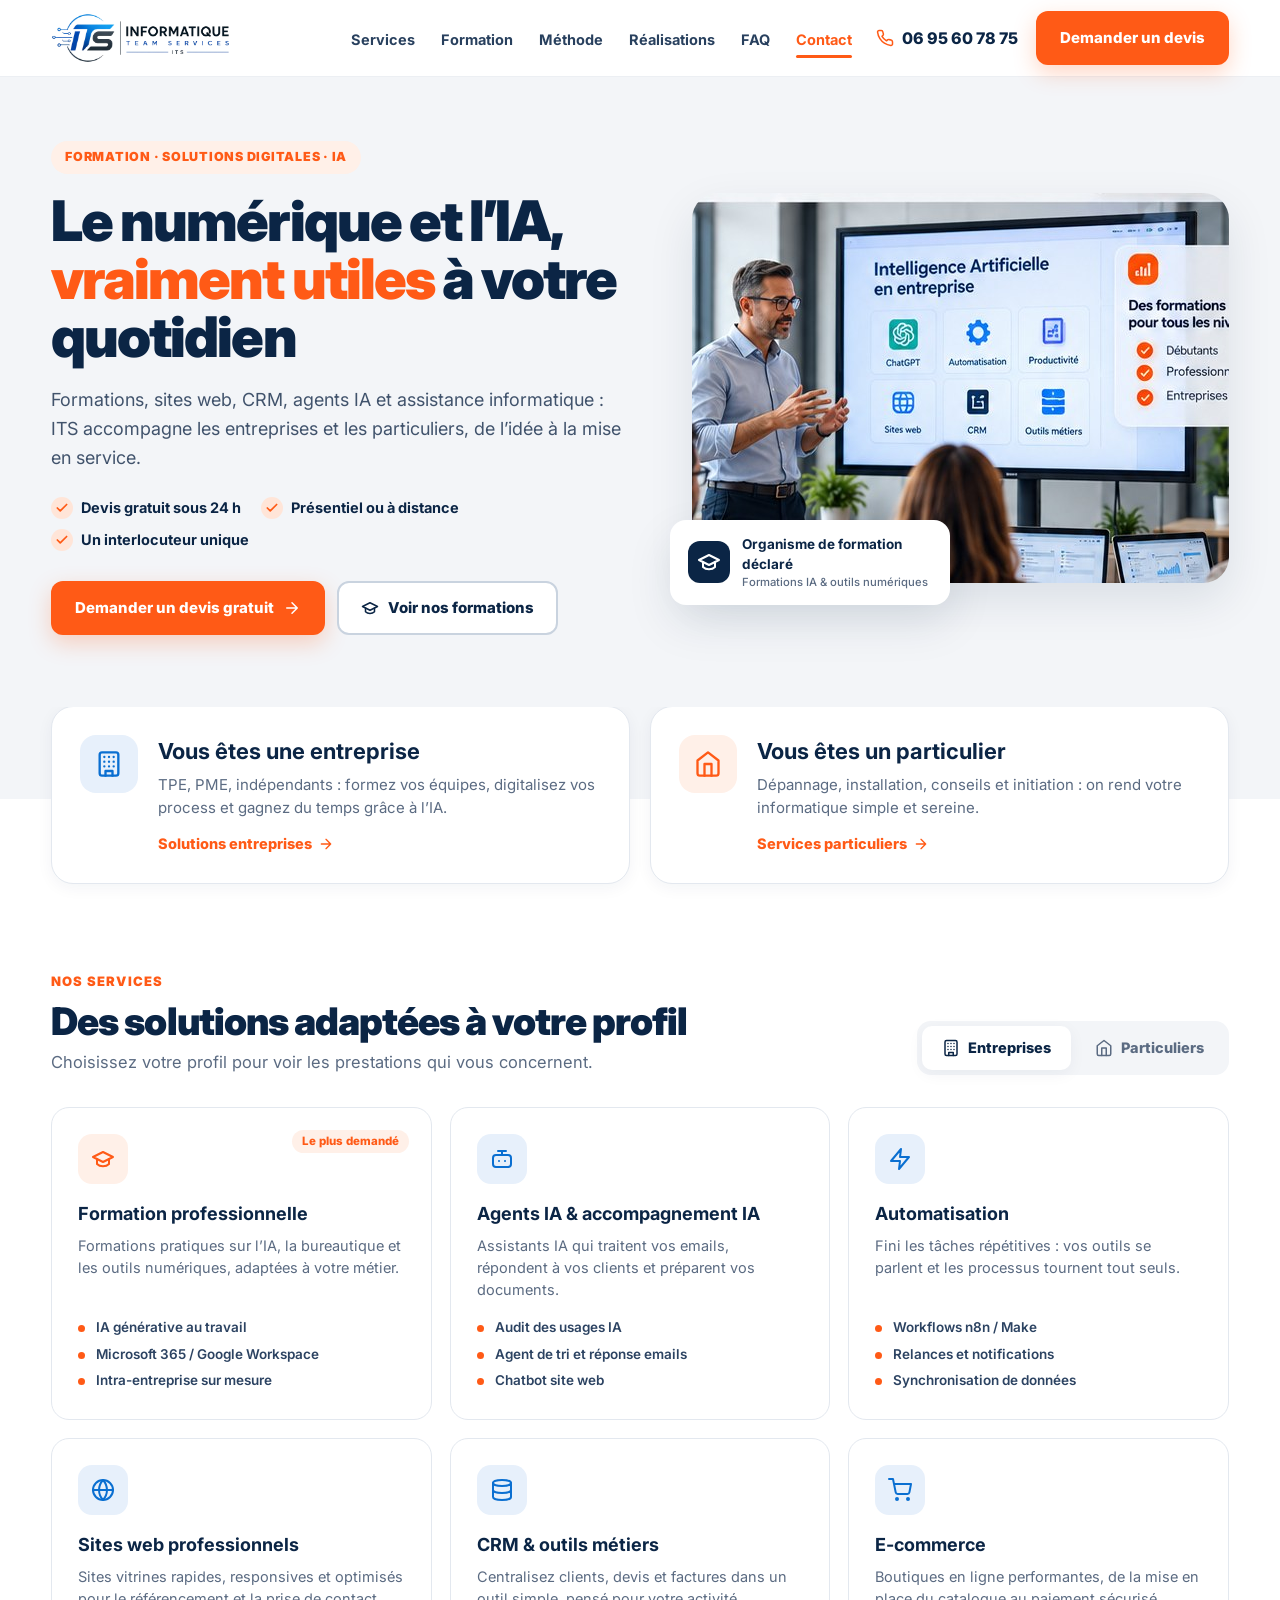
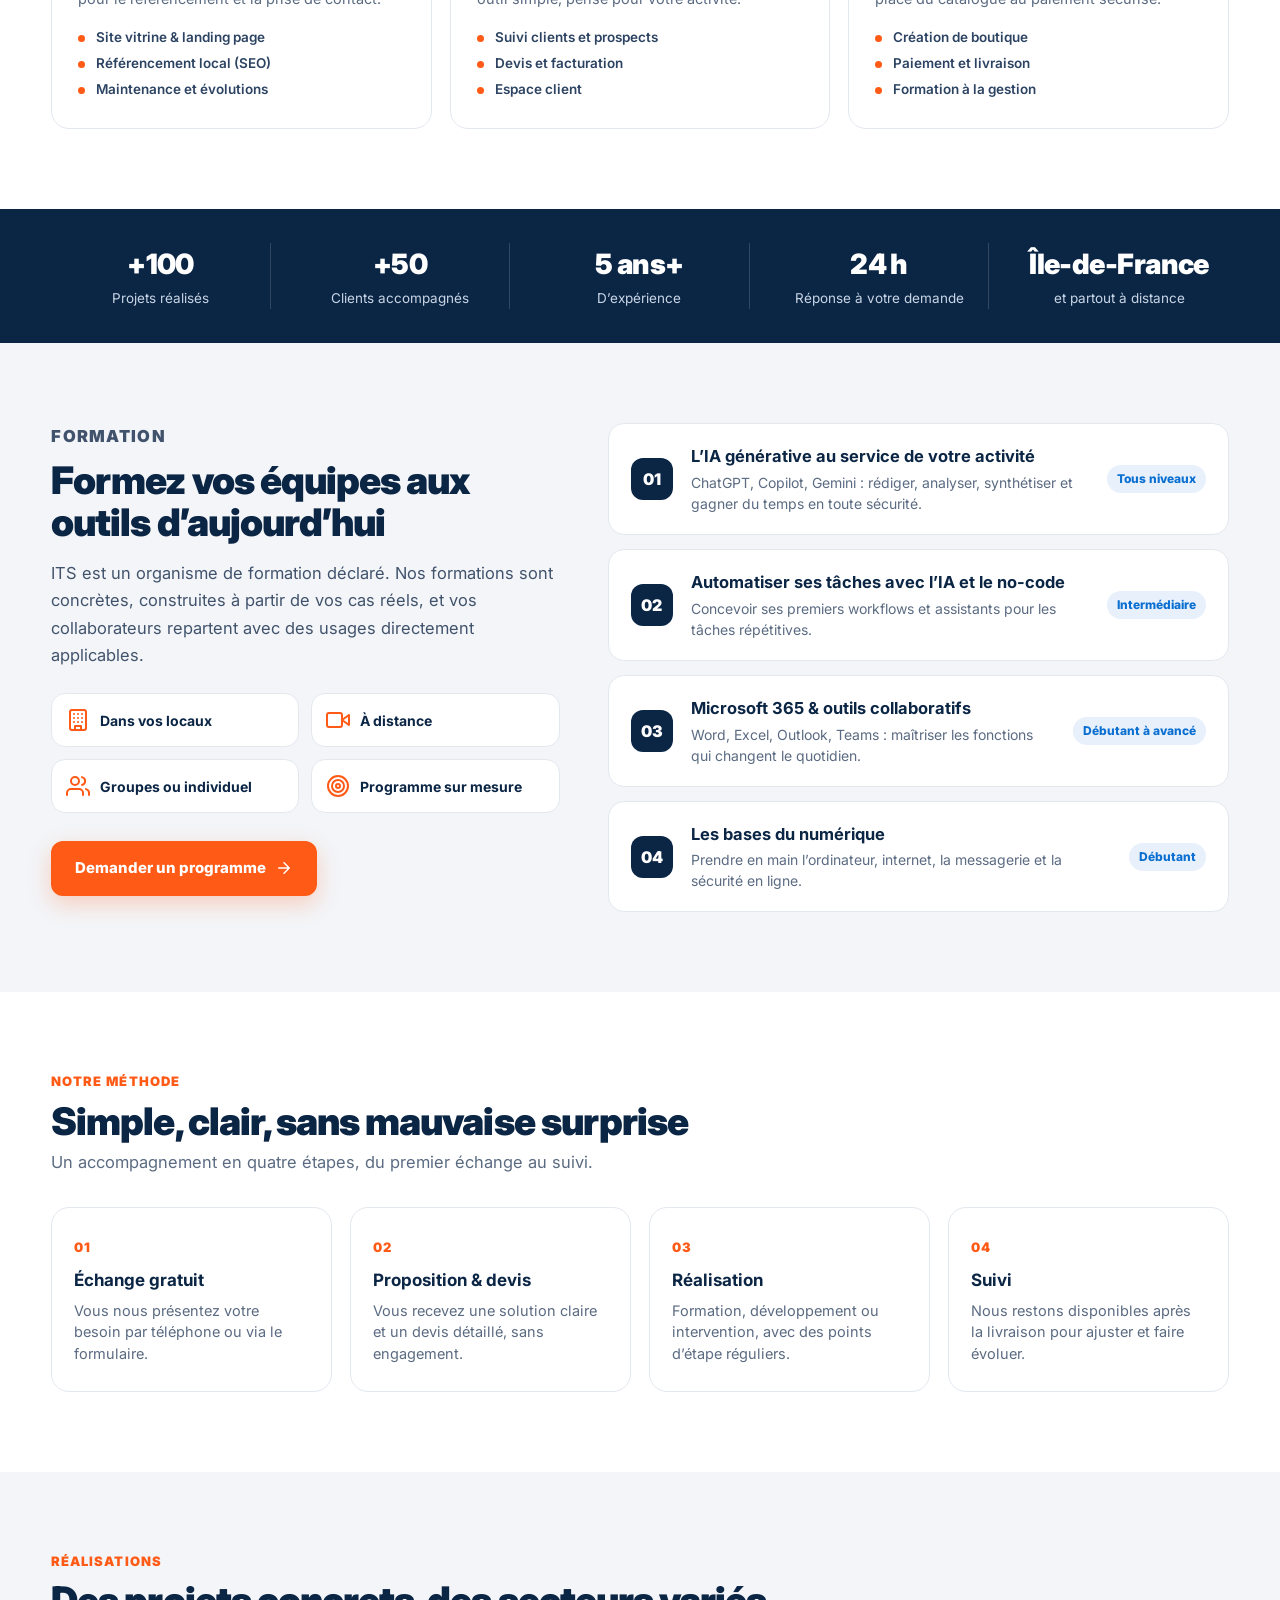
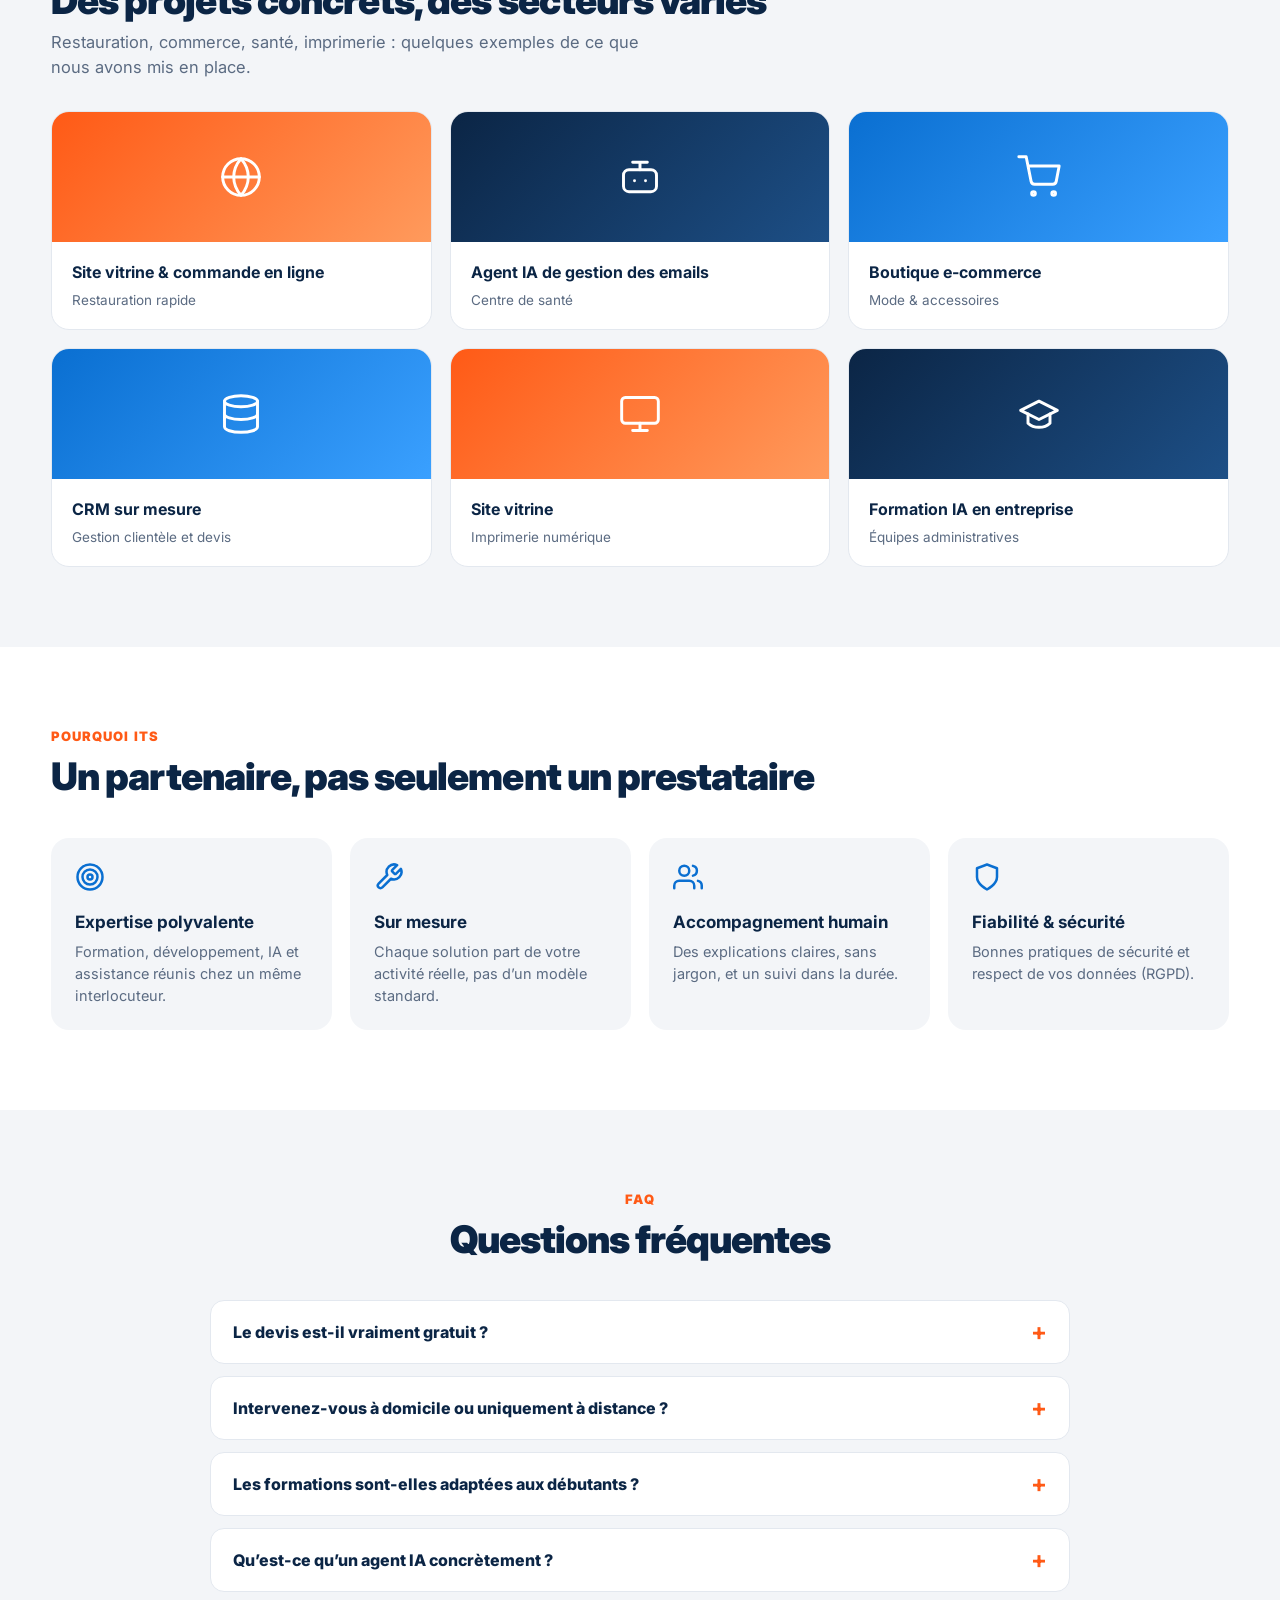
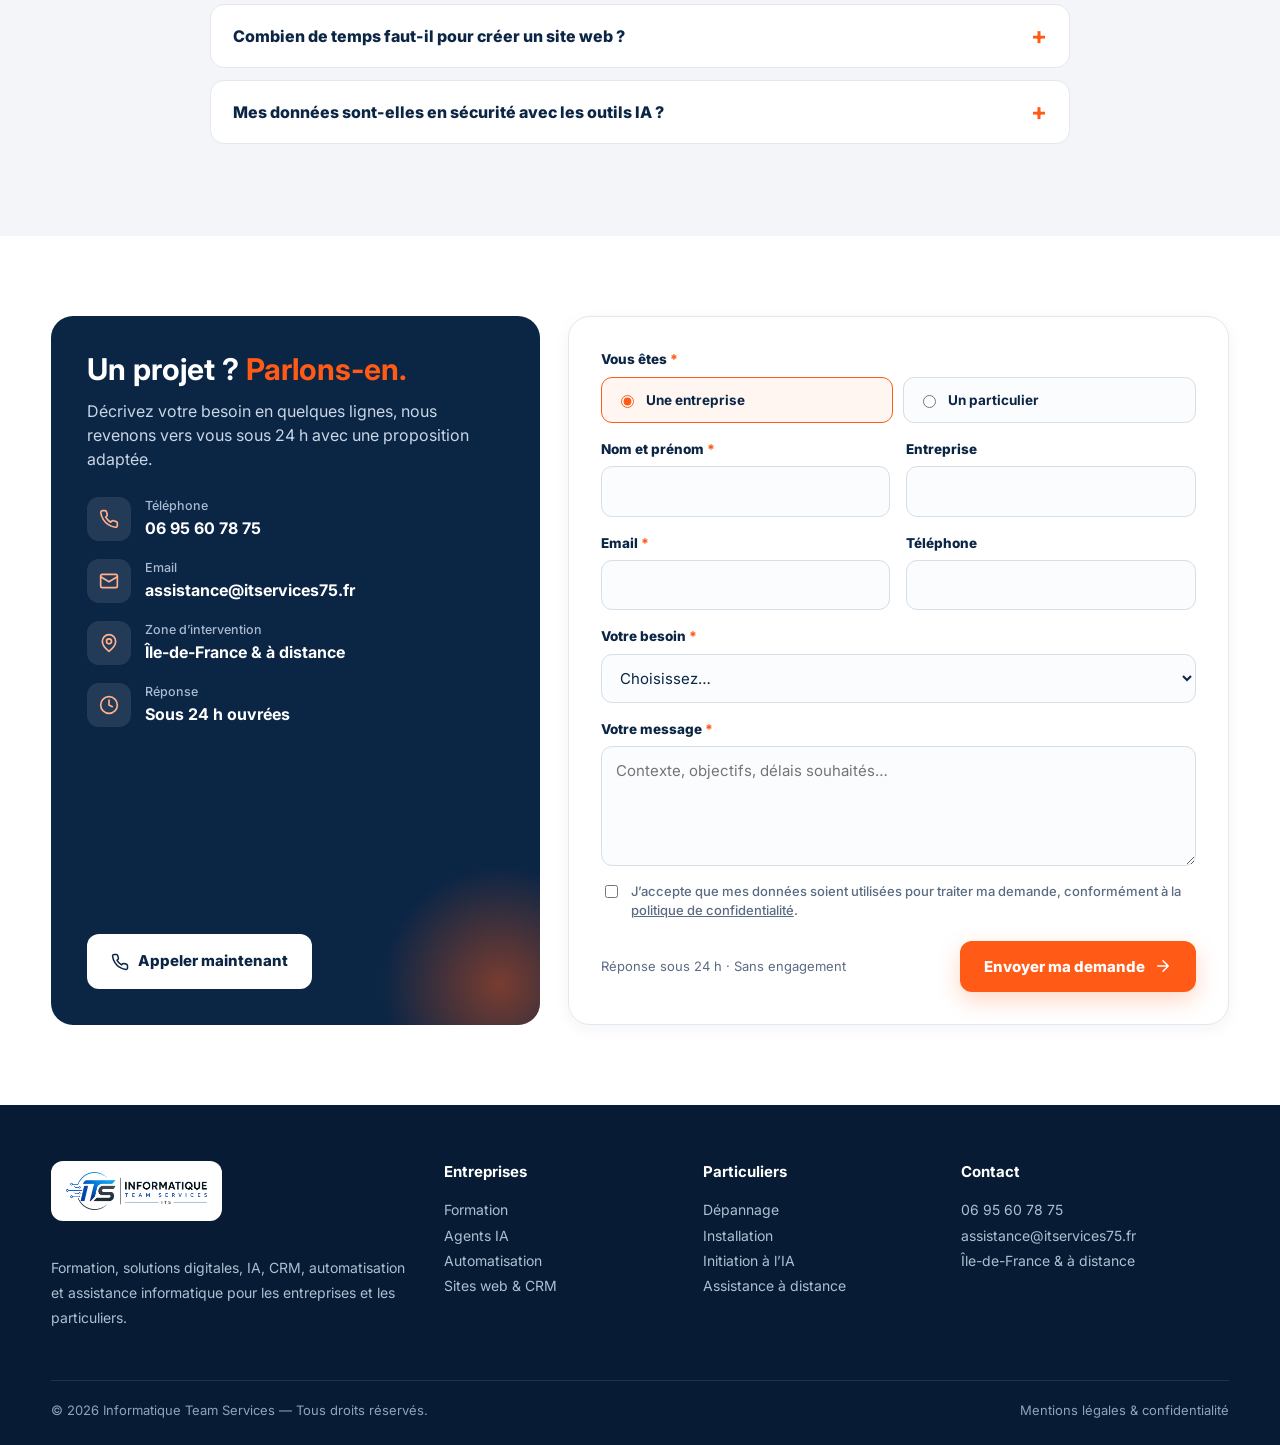
==== site/index.html @ f5b9affd "Hébergement NAS Synology : nginx + Cloudflare Tunnel, formulaire Web3Forms, guide de déploiement Co-" ====
<!doctype html>
<html lang="fr">
<head>
<meta charset="utf-8">
<meta name="viewport" content="width=device-width,initial-scale=1">
<title>ITS — Informatique Team Services | Formation, IA, sites web & assistance informatique</title>
<meta name="description" content="Informatique Team Services (ITS) : formations informatique et IA, sites web, CRM, agents IA, automatisation et assistance informatique pour entreprises et particuliers en Île-de-France et à distance. Devis gratuit.">
<link rel="canonical" href="__SITE_URL__/">
<meta name="theme-color" content="#0b2545">
<link rel="icon" type="image/png" href="favicon.png">
<link rel="apple-touch-icon" href="apple-touch-icon.png">
<meta property="og:type" content="website">
<meta property="og:locale" content="fr_FR">
<meta property="og:site_name" content="Informatique Team Services">
<meta property="og:title" content="ITS — Formation, IA & solutions digitales">
<meta property="og:description" content="Formations IA et outils numériques, sites web, CRM, automatisation et assistance informatique. Devis gratuit sous 24 h.">
<meta property="og:url" content="__SITE_URL__/">
<meta property="og:image" content="__SITE_URL__/hero-formation.jpg">
<meta name="twitter:card" content="summary_large_image">
<link rel="preconnect" href="https://fonts.googleapis.com">
<link rel="preconnect" href="https://fonts.gstatic.com" crossorigin>
<link href="https://fonts.googleapis.com/css2?family=Inter:wght@400;500;600;700;800;900&display=swap" rel="stylesheet">
<script type="application/ld+json">
{
 "@context":"https://schema.org",
 "@type":"ProfessionalService",
 "name":"Informatique Team Services",
 "alternateName":"ITS",
 "url":"__SITE_URL__/",
 "logo":"__SITE_URL__/logo-its.png",
 "image":"__SITE_URL__/hero-formation.jpg",
 "telephone":"+33695607875",
 "email":"assistance@itservices75.fr",
 "areaServed":[{"@type":"AdministrativeArea","name":"Île-de-France"},{"@type":"Country","name":"France"}],
 "description":"Formation informatique et IA, création de sites web, CRM, agents IA, automatisation et assistance informatique pour entreprises et particuliers.",
 "knowsAbout":["Formation intelligence artificielle","Création de sites web","CRM","Agents IA","Automatisation","Assistance informatique"]
}
</script>
<style>
:root{
 --navy:#0b2545;--navy2:#071c34;--blue:#0a6fd1;--orange:#ff5a16;--orange-d:#e24a0a;
 --bg:#f3f5f8;--white:#fff;--text:#0b2545;--muted:#5b6b82;--line:#e3e8ef;
 --shadow:0 18px 45px rgba(11,37,69,.10);--shadow-s:0 4px 16px rgba(11,37,69,.05);--r:18px;
}
*{box-sizing:border-box}
html{scroll-behavior:smooth;scroll-padding-top:84px}
body{margin:0;font-family:Inter,system-ui,-apple-system,"Segoe UI",Arial,sans-serif;background:var(--white);color:var(--text);-webkit-font-smoothing:antialiased;line-height:1.5}
img{max-width:100%;display:block}
a{color:inherit;text-decoration:none}
:focus-visible{outline:3px solid var(--orange);outline-offset:3px;border-radius:6px}
.container{width:min(1200px,92%);margin:auto}
.skip{position:absolute;left:-999px;top:8px;background:var(--navy);color:#fff;padding:10px 16px;border-radius:8px;z-index:100}
.skip:focus{left:8px}
.ic{width:24px;height:24px;stroke:currentColor;fill:none;stroke-width:2;stroke-linecap:round;stroke-linejoin:round;flex:none}

/* Header */
header{position:sticky;top:0;z-index:60;background:rgba(255,255,255,.95);backdrop-filter:blur(12px);border-bottom:1px solid #eceff3}
.header-inner{height:76px;display:flex;align-items:center;gap:24px}
.brand img{height:50px;width:auto}
nav.main{display:flex;gap:26px;margin-left:auto;font-size:14.5px;font-weight:700}
nav.main a{padding:27px 0 24px;position:relative;color:#28405e}
nav.main a:hover,nav.main a.active{color:var(--orange)}
nav.main a.active:after{content:"";position:absolute;left:0;right:0;bottom:16px;height:3px;background:var(--orange);border-radius:3px}
.header-cta{display:flex;align-items:center;gap:18px;font-weight:800;white-space:nowrap}
.phone{display:inline-flex;align-items:center;gap:8px;color:var(--navy)}
.phone .ic{width:18px;height:18px;color:var(--orange)}
.burger{display:none;margin-left:auto;background:none;border:0;padding:8px;cursor:pointer;color:var(--navy)}
.burger .ic{width:28px;height:28px}
.drawer{display:none}

/* Buttons */
.btn{display:inline-flex;align-items:center;justify-content:center;gap:9px;padding:14px 22px;border-radius:12px;font-weight:800;font-size:15px;border:2px solid transparent;transition:.18s;cursor:pointer;font-family:inherit}
.btn .ic{width:18px;height:18px}
.btn-orange{background:var(--orange);color:#fff;box-shadow:0 8px 22px rgba(255,90,22,.25)}
.btn-orange:hover{background:var(--orange-d);transform:translateY(-1px)}
.btn-outline{background:#fff;border-color:#c9d3df;color:var(--navy)}
.btn-outline:hover{border-color:var(--orange);color:var(--orange)}
.btn-white{background:#fff;color:var(--navy)}
.btn-white:hover{color:var(--orange)}

/* Hero */
.hero{background:var(--bg);position:relative;overflow:hidden}
.hero-grid{display:grid;grid-template-columns:1.05fr .95fr;gap:48px;align-items:center;padding:64px 0 72px}
.kicker{display:inline-flex;align-items:center;gap:8px;padding:7px 14px;background:#fff0e8;color:var(--orange);font-size:12.5px;font-weight:900;letter-spacing:.06em;border-radius:99px;margin-bottom:18px;text-transform:uppercase}
h1{font-size:clamp(36px,4.6vw,56px);line-height:1.04;letter-spacing:-.035em;margin:0 0 20px;font-weight:900}
.orange{color:var(--orange)}
.lead{font-size:18px;line-height:1.6;color:#41536c;max-width:580px;margin:0}
.checks{display:flex;gap:10px 20px;flex-wrap:wrap;margin:24px 0 30px;padding:0;list-style:none;font-size:14.5px;font-weight:700}
.checks li{display:flex;align-items:center;gap:8px}
.checks .ic{width:22px;height:22px;padding:4px;border-radius:50%;background:#ffe5d8;color:var(--orange);stroke-width:3}
.actions{display:flex;gap:12px;flex-wrap:wrap}
.hero-media{position:relative}
.hero-media img{width:100%;aspect-ratio:702/390;object-fit:cover;border-radius:26px;box-shadow:var(--shadow)}
.hero-badge{position:absolute;left:-22px;bottom:-22px;background:#fff;border-radius:16px;padding:14px 18px;box-shadow:var(--shadow);display:flex;gap:12px;align-items:center;font-size:13.5px;font-weight:700;max-width:280px}
.hero-badge .dot{width:42px;height:42px;border-radius:12px;background:var(--navy);color:#fff;display:grid;place-items:center;flex:none}
.hero-badge small{display:block;color:var(--muted);font-weight:500}

/* Audience */
.audience{margin-top:-1px;padding:0 0 8px;background:linear-gradient(var(--bg) 50%,#fff 50%)}
.aud-grid{display:grid;grid-template-columns:1fr 1fr;gap:20px}
.aud{display:flex;gap:20px;align-items:flex-start;background:#fff;border:1px solid var(--line);border-radius:22px;padding:28px;box-shadow:var(--shadow-s);transition:.2s;text-align:left;cursor:pointer;font:inherit;color:inherit;width:100%}
.aud:hover{transform:translateY(-4px);box-shadow:var(--shadow);border-color:#ffc4a8}
.aud .big{width:58px;height:58px;border-radius:16px;display:grid;place-items:center;flex:none}
.aud .big .ic{width:28px;height:28px}
.aud.pro .big{background:#e7f0fb;color:var(--blue)}
.aud.part .big{background:#fff0e8;color:var(--orange)}
.aud h2{font-size:22px;margin:0 0 6px}
.aud p{margin:0 0 12px;color:var(--muted);font-size:15px}
.aud .go{font-weight:800;color:var(--orange);display:inline-flex;align-items:center;gap:6px;font-size:14.5px}
.aud .go .ic{width:16px;height:16px}

/* Sections */
.section{padding:80px 0}
.section.alt{background:var(--bg)}
.section-head{display:flex;align-items:flex-end;justify-content:space-between;gap:24px;margin-bottom:32px}
.section-head .eyebrow,.eyebrow{font-size:13px;font-weight:900;color:var(--orange);letter-spacing:.08em;text-transform:uppercase;margin:0 0 8px}
.section-head h2,.h2{font-size:clamp(28px,3vw,38px);line-height:1.12;letter-spacing:-.025em;margin:0 0 8px;font-weight:900}
.section-head p{margin:0;color:var(--muted);max-width:620px;font-size:16.5px}

/* Tabs */
.tabs{display:inline-flex;background:var(--bg);padding:5px;border-radius:14px;gap:4px}
.tab{border:0;background:none;padding:11px 20px;border-radius:10px;font:inherit;font-weight:800;font-size:14.5px;color:var(--muted);cursor:pointer;display:inline-flex;gap:8px;align-items:center}
.tab .ic{width:18px;height:18px}
.tab[aria-selected="true"]{background:#fff;color:var(--navy);box-shadow:var(--shadow-s)}
.panel[hidden]{display:none}
.cards{display:grid;grid-template-columns:repeat(3,1fr);gap:18px}
.card{position:relative;background:#fff;border:1px solid var(--line);border-radius:var(--r);padding:26px;transition:.2s;display:flex;flex-direction:column}
.card:hover{transform:translateY(-4px);box-shadow:var(--shadow);border-color:#d5dde8}
.card .ico{width:50px;height:50px;border-radius:14px;background:#e7f0fb;color:var(--blue);display:grid;place-items:center;margin-bottom:16px}
.card.hl .ico{background:#fff0e8;color:var(--orange)}
.card h3{font-size:18px;margin:0 0 8px}
.card p{font-size:14.5px;color:var(--muted);margin:0 0 14px;flex:1}
.card ul{margin:0;padding:0;list-style:none;font-size:13.5px;font-weight:600;color:#2c4362}
.card li{padding:3px 0 3px 18px;position:relative}
.card li:before{content:"";position:absolute;left:0;top:11px;width:7px;height:7px;border-radius:50%;background:var(--orange)}
.tag{position:absolute;top:22px;right:22px;display:inline-block;font-size:11.5px;font-weight:800;color:var(--orange);background:#fff0e8;border-radius:99px;padding:3px 10px;margin-bottom:10px;align-self:flex-start}

/* Formation */
.formation{display:grid;grid-template-columns:.9fr 1.1fr;gap:48px;align-items:start}
.formation .intro p{color:#41536c;font-size:16.5px;line-height:1.65}
.formats{display:grid;grid-template-columns:1fr 1fr;gap:12px;margin:24px 0 28px}
.fmt{display:flex;gap:10px;align-items:center;background:#fff;border:1px solid var(--line);border-radius:14px;padding:14px;font-weight:700;font-size:14px}
.fmt .ic{color:var(--orange)}
.programs{display:grid;gap:14px}
.prog{background:#fff;border:1px solid var(--line);border-radius:16px;padding:20px 22px;display:grid;grid-template-columns:auto 1fr auto;gap:18px;align-items:center;transition:.2s}
.prog:hover{border-color:#ffc4a8;box-shadow:var(--shadow-s)}
.prog .num{width:42px;height:42px;border-radius:12px;background:var(--navy);color:#fff;display:grid;place-items:center;font-weight:900}
.prog h3{margin:0 0 3px;font-size:16.5px}
.prog p{margin:0;font-size:14px;color:var(--muted)}
.prog .lvl{font-size:12px;font-weight:800;color:var(--blue);background:#e7f0fb;padding:5px 10px;border-radius:99px;white-space:nowrap}

/* Stats */
.stats{background:var(--navy);color:#fff;padding:34px 0}
.stats-grid{display:grid;grid-template-columns:repeat(5,1fr);gap:20px}
.stat{text-align:center;border-right:1px solid rgba(255,255,255,.16)}
.stat:last-child{border:0}
.stat strong{display:block;font-size:28px;font-weight:900;letter-spacing:-.02em}
.stat span{font-size:13.5px;color:#c9d6e6}

/* Steps */
.steps{display:grid;grid-template-columns:repeat(4,1fr);gap:18px;counter-reset:s}
.step{position:relative;background:#fff;border:1px solid var(--line);border-radius:var(--r);padding:26px 22px}
.step:before{counter-increment:s;content:"0" counter(s);font-size:13px;font-weight:900;color:var(--orange);letter-spacing:.05em}
.step h3{margin:10px 0 6px;font-size:17px}
.step p{margin:0;color:var(--muted);font-size:14.5px}

/* Projects */
.projects{display:grid;grid-template-columns:repeat(3,1fr);gap:18px}
.project{background:#fff;border-radius:var(--r);overflow:hidden;border:1px solid var(--line);transition:.2s}
.project:hover{box-shadow:var(--shadow);transform:translateY(-3px)}
.project .thumb{height:130px;display:grid;place-items:center;color:#fff}
.project .thumb .ic{width:44px;height:44px;stroke-width:1.6}
.t1{background:linear-gradient(135deg,#0b2545,#1d4f86)}.t2{background:linear-gradient(135deg,#0a6fd1,#3aa0ff)}.t3{background:linear-gradient(135deg,#ff5a16,#ff9a5c)}
.project .txt{padding:18px 20px}
.project strong{display:block;font-size:16px;margin-bottom:3px}
.project span{font-size:13.5px;color:var(--muted)}

/* Why */
.reasons{display:grid;grid-template-columns:repeat(4,1fr);gap:18px}
.reason{padding:24px;border-radius:var(--r);background:var(--bg)}
.reason .ic{width:30px;height:30px;color:var(--blue);margin-bottom:12px}
.reason h3{margin:0 0 6px;font-size:17px}
.reason p{margin:0;font-size:14.5px;color:var(--muted)}

/* FAQ */
.faq{max-width:860px;margin:auto}
.faq details{background:#fff;border:1px solid var(--line);border-radius:14px;margin-bottom:12px;padding:0 22px}
.faq summary{cursor:pointer;list-style:none;padding:19px 0;font-weight:800;font-size:16px;display:flex;justify-content:space-between;gap:16px;align-items:center}
.faq summary::-webkit-details-marker{display:none}
.faq summary:after{content:"+";font-size:24px;color:var(--orange);font-weight:700;line-height:1}
.faq details[open] summary:after{content:"−"}
.faq details p{margin:0 0 20px;color:#41536c}

/* Contact */
.contact-wrap{display:grid;grid-template-columns:.85fr 1.15fr;gap:28px;align-items:stretch}
.contact-info{background:var(--navy);color:#fff;border-radius:22px;padding:36px;position:relative;overflow:hidden;display:flex;flex-direction:column}
.contact-info .btn{margin-top:auto;align-self:flex-start;position:relative;z-index:1}
.contact-info:after{content:"";position:absolute;right:-80px;bottom:-80px;width:240px;height:240px;border-radius:50%;background:radial-gradient(circle,rgba(255,90,22,.45),transparent 70%)}
.contact-info h2{margin:0 0 12px;font-size:30px;line-height:1.15}
.contact-info p{color:#c9d6e6;margin:0 0 26px}
.ci{display:flex;gap:14px;align-items:center;margin-bottom:18px;font-weight:700}
.ci .b{width:44px;height:44px;border-radius:12px;background:rgba(255,255,255,.1);display:grid;place-items:center;flex:none}
.ci .b .ic{width:20px;height:20px;color:#ffb08c}
.ci small{display:block;font-weight:500;color:#a9bbd0;font-size:12.5px}
.ci a:hover{color:#ffb08c}
form.devis{background:#fff;border:1px solid var(--line);border-radius:22px;padding:32px;box-shadow:var(--shadow-s)}
.fgrid{display:grid;grid-template-columns:1fr 1fr;gap:16px}
.field{display:flex;flex-direction:column;gap:7px}
.field.full{grid-column:1/-1}
label{font-size:13.5px;font-weight:800}
label .req{color:var(--orange)}
input,select,textarea{font:inherit;font-size:15px;padding:13px 14px;border:1.5px solid #d6dee8;border-radius:11px;background:#fbfcfd;color:var(--text);width:100%}
input:focus,select:focus,textarea:focus{outline:none;border-color:var(--blue);background:#fff;box-shadow:0 0 0 4px rgba(10,111,209,.12)}
textarea{min-height:120px;resize:vertical}
.seg{display:flex;gap:10px}
.seg label{flex:1;display:flex;align-items:center;gap:9px;border:1.5px solid #d6dee8;border-radius:11px;padding:12px 14px;cursor:pointer;font-weight:700;background:#fbfcfd}
.seg input{width:auto;accent-color:var(--orange)}
.seg label:has(input:checked){border-color:var(--orange);background:#fff6f1}
.consent{display:flex;gap:10px;align-items:flex-start;font-size:13px;color:var(--muted);font-weight:500}
.consent input{width:auto;margin-top:3px;accent-color:var(--orange)}
.consent a{text-decoration:underline}
.hp{position:absolute;left:-9999px}
.form-foot{display:flex;align-items:center;justify-content:space-between;gap:16px;margin-top:20px;flex-wrap:wrap}
.form-foot small{color:var(--muted);font-size:13px}

/* Footer */
footer{background:var(--navy2);color:#d8e3ee;padding:56px 0 24px}
.footer-grid{display:grid;grid-template-columns:1.6fr 1fr 1fr 1.2fr;gap:36px}
.footer-logo{background:#fff;border-radius:12px;padding:10px 14px;display:inline-block;margin-bottom:14px}
.footer-logo img{height:40px;width:auto}
footer h3{color:#fff;margin:0 0 14px;font-size:15px}
footer p,footer li{font-size:14px;line-height:1.8;color:#aebfd2}
footer ul{list-style:none;padding:0;margin:0}
footer a:hover{color:#ffb08c}
.copyright{border-top:1px solid rgba(255,255,255,.1);margin-top:36px;padding-top:20px;font-size:13px;color:#8fa3b9;display:flex;justify-content:space-between;gap:12px;flex-wrap:wrap}

/* Mobile sticky bar */
.mbar{display:none}

@media(max-width:1100px){
 nav.main,.header-cta .phone{display:none}
 .burger{display:block;margin-left:0}
 .header-cta{margin-left:auto}
 .drawer{position:fixed;inset:76px 0 auto 0;background:#fff;border-bottom:1px solid var(--line);box-shadow:var(--shadow);padding:10px 4% 22px;z-index:55}
 .drawer.open{display:block}
 .drawer a{display:block;padding:14px 4px;font-weight:800;font-size:17px;border-bottom:1px solid #f0f2f5}
 .drawer .btn{margin-top:16px;width:100%;border-bottom:0}
 .hero-grid{grid-template-columns:1fr;gap:40px;padding:48px 0 60px}
 .hero-badge{left:16px;bottom:-18px}
 .cards,.projects{grid-template-columns:1fr 1fr}
 .formation{grid-template-columns:1fr}
 .stats-grid{grid-template-columns:repeat(3,1fr)}.stat:nth-child(3){border:0}
 .steps,.reasons{grid-template-columns:1fr 1fr}
 .contact-wrap{grid-template-columns:1fr}
 .footer-grid{grid-template-columns:1fr 1fr}
}
@media(max-width:680px){
 body{padding-bottom:68px}
 .header-inner{height:66px;gap:12px}
 .drawer{inset:66px 0 auto 0}
 .brand img{height:40px}
 .header-cta .btn{display:none}
 .burger{margin-left:auto}
 .lead{font-size:16.5px}
 .checks{flex-direction:column}
 .actions .btn{width:100%}
 .aud-grid,.cards,.projects,.steps,.reasons,.fgrid,.formats{grid-template-columns:1fr}
 .aud{padding:22px}
 .section{padding:56px 0}
 .section-head{flex-direction:column;align-items:flex-start}
 .tabs{width:100%}.tab{flex:1;justify-content:center;padding:11px 8px}
 .prog{grid-template-columns:auto 1fr}.prog .lvl{grid-column:2;justify-self:start}
 .stats-grid{grid-template-columns:1fr 1fr}.stat{border:0}.stat:last-child{grid-column:1/-1}
 .seg{flex-direction:column}
 form.devis,.contact-info{padding:24px}
 .footer-grid{grid-template-columns:1fr}
 .mbar{display:grid;grid-template-columns:1fr 1.4fr;gap:10px;position:fixed;left:0;right:0;bottom:0;z-index:70;background:#fff;padding:10px 4%;border-top:1px solid var(--line);box-shadow:0 -6px 20px rgba(11,37,69,.08)}
 .mbar .btn{padding:12px;font-size:14.5px}
}
@media(prefers-reduced-motion:reduce){*{transition:none!important;scroll-behavior:auto!important}}
</style>
</head>
<body>
<!-- Icônes -->
<svg width="0" height="0" style="position:absolute" aria-hidden="true">
 <defs>
  <symbol id="i-phone" viewBox="0 0 24 24"><path d="M22 16.9v3a2 2 0 0 1-2.2 2 19.8 19.8 0 0 1-8.6-3.1 19.5 19.5 0 0 1-6-6A19.8 19.8 0 0 1 2.1 4.2 2 2 0 0 1 4.1 2h3a2 2 0 0 1 2 1.7c.1.9.4 1.8.7 2.7a2 2 0 0 1-.5 2.1L8 9.8a16 16 0 0 0 6 6l1.3-1.3a2 2 0 0 1 2.1-.4c.9.3 1.8.6 2.7.7a2 2 0 0 1 1.7 2z"/></symbol>
  <symbol id="i-mail" viewBox="0 0 24 24"><rect x="2" y="4" width="20" height="16" rx="2"/><path d="m22 7-10 6L2 7"/></symbol>
  <symbol id="i-pin" viewBox="0 0 24 24"><path d="M20 10c0 6-8 12-8 12s-8-6-8-12a8 8 0 0 1 16 0z"/><circle cx="12" cy="10" r="3"/></symbol>
  <symbol id="i-clock" viewBox="0 0 24 24"><circle cx="12" cy="12" r="10"/><path d="M12 6v6l4 2"/></symbol>
  <symbol id="i-check" viewBox="0 0 24 24"><path d="M20 6 9 17l-5-5"/></symbol>
  <symbol id="i-arrow" viewBox="0 0 24 24"><path d="M5 12h14M12 5l7 7-7 7"/></symbol>
  <symbol id="i-menu" viewBox="0 0 24 24"><path d="M4 6h16M4 12h16M4 18h16"/></symbol>
  <symbol id="i-x" viewBox="0 0 24 24"><path d="M18 6 6 18M6 6l12 12"/></symbol>
  <symbol id="i-building" viewBox="0 0 24 24"><rect x="4" y="2" width="16" height="20" rx="2"/><path d="M9 22v-4h6v4M8 6h.01M16 6h.01M12 6h.01M12 10h.01M12 14h.01M16 10h.01M16 14h.01M8 10h.01M8 14h.01"/></symbol>
  <symbol id="i-home" viewBox="0 0 24 24"><path d="m3 9 9-7 9 7v11a2 2 0 0 1-2 2H5a2 2 0 0 1-2-2z"/><path d="M9 22V12h6v10"/></symbol>
  <symbol id="i-grad" viewBox="0 0 24 24"><path d="M22 10 12 5 2 10l10 5 10-5z"/><path d="M6 12v5c3 3 9 3 12 0v-5"/></symbol>
  <symbol id="i-globe" viewBox="0 0 24 24"><circle cx="12" cy="12" r="10"/><path d="M2 12h20M12 2a15.3 15.3 0 0 1 4 10 15.3 15.3 0 0 1-4 10 15.3 15.3 0 0 1-4-10 15.3 15.3 0 0 1 4-10z"/></symbol>
  <symbol id="i-users" viewBox="0 0 24 24"><path d="M17 21v-2a4 4 0 0 0-4-4H5a4 4 0 0 0-4 4v2"/><circle cx="9" cy="7" r="4"/><path d="M23 21v-2a4 4 0 0 0-3-3.9M16 3.1a4 4 0 0 1 0 7.8"/></symbol>
  <symbol id="i-bot" viewBox="0 0 24 24"><rect x="3" y="8" width="18" height="12" rx="3"/><path d="M12 8V4M8 4h8M9 14h.01M15 14h.01"/></symbol>
  <symbol id="i-zap" viewBox="0 0 24 24"><path d="M13 2 3 14h9l-1 8 10-12h-9l1-8z"/></symbol>
  <symbol id="i-cart" viewBox="0 0 24 24"><circle cx="9" cy="21" r="1"/><circle cx="20" cy="21" r="1"/><path d="M1 1h4l2.7 13.4a2 2 0 0 0 2 1.6h9.7a2 2 0 0 0 2-1.6L23 6H6"/></symbol>
  <symbol id="i-wrench" viewBox="0 0 24 24"><path d="M14.7 6.3a1 1 0 0 0 0 1.4l1.6 1.6a1 1 0 0 0 1.4 0l3.8-3.8a6 6 0 0 1-7.9 7.9l-6.9 6.9a2.1 2.1 0 0 1-3-3l6.9-6.9a6 6 0 0 1 7.9-7.9z"/></symbol>
  <symbol id="i-monitor" viewBox="0 0 24 24"><rect x="2" y="3" width="20" height="14" rx="2"/><path d="M8 21h8M12 17v4"/></symbol>
  <symbol id="i-shield" viewBox="0 0 24 24"><path d="M12 22s8-4 8-10V5l-8-3-8 3v7c0 6 8 10 8 10z"/></symbol>
  <symbol id="i-download" viewBox="0 0 24 24"><path d="M21 15v4a2 2 0 0 1-2 2H5a2 2 0 0 1-2-2v-4M7 10l5 5 5-5M12 15V3"/></symbol>
  <symbol id="i-wifi" viewBox="0 0 24 24"><path d="M5 12.6a10 10 0 0 1 14 0M1.4 9a15 15 0 0 1 21.2 0M8.5 16.1a5 5 0 0 1 7 0M12 20h.01"/></symbol>
  <symbol id="i-sparkle" viewBox="0 0 24 24"><path d="M12 3l1.9 5.8L20 11l-6.1 2.2L12 19l-1.9-5.8L4 11l6.1-2.2z"/></symbol>
  <symbol id="i-target" viewBox="0 0 24 24"><circle cx="12" cy="12" r="10"/><circle cx="12" cy="12" r="6"/><circle cx="12" cy="12" r="2"/></symbol>
  <symbol id="i-video" viewBox="0 0 24 24"><path d="m23 7-7 5 7 5V7z"/><rect x="1" y="5" width="15" height="14" rx="2"/></symbol>
  <symbol id="i-db" viewBox="0 0 24 24"><ellipse cx="12" cy="5" rx="9" ry="3"/><path d="M21 12c0 1.7-4 3-9 3s-9-1.3-9-3M3 5v14c0 1.7 4 3 9 3s9-1.3 9-3V5"/></symbol>
 </defs>
</svg>

<a class="skip" href="#main">Aller au contenu</a>

<header>
 <div class="container header-inner">
  <a class="brand" href="#accueil" aria-label="Informatique Team Services — accueil"><img src="logo-its.png" alt="Informatique Team Services" width="179" height="50"></a>
  <nav class="main" aria-label="Navigation principale">
   <a href="#services">Services</a>
   <a href="#formation">Formation</a>
   <a href="#methode">Méthode</a>
   <a href="#realisations">Réalisations</a>
   <a href="#faq">FAQ</a>
   <a href="#contact">Contact</a>
  </nav>
  <div class="header-cta">
   <a class="phone" href="tel:+33695607875"><svg class="ic"><use href="#i-phone"/></svg>06 95 60 78 75</a>
   <a class="btn btn-orange" href="#contact">Demander un devis</a>
  </div>
  <button class="burger" aria-label="Ouvrir le menu" aria-expanded="false" aria-controls="drawer"><svg class="ic"><use href="#i-menu"/></svg></button>
 </div>
 <div class="drawer" id="drawer">
  <a href="#services">Services</a>
  <a href="#formation">Formation</a>
  <a href="#methode">Méthode</a>
  <a href="#realisations">Réalisations</a>
  <a href="#faq">FAQ</a>
  <a href="#contact">Contact</a>
  <a class="btn btn-orange" href="tel:+33695607875"><svg class="ic"><use href="#i-phone"/></svg>Appeler le 06 95 60 78 75</a>
 </div>
</header>

<main id="main">
<section class="hero" id="accueil">
 <div class="container hero-grid">
  <div>
   <span class="kicker">Formation · Solutions digitales · IA</span>
   <h1>Le numérique et l’IA, <span class="orange">vraiment utiles</span> à votre quotidien</h1>
   <p class="lead">Formations, sites web, CRM, agents IA et assistance informatique : ITS accompagne les entreprises et les particuliers, de l’idée à la mise en service.</p>
   <ul class="checks">
    <li><svg class="ic"><use href="#i-check"/></svg>Devis gratuit sous 24 h</li>
    <li><svg class="ic"><use href="#i-check"/></svg>Présentiel ou à distance</li>
    <li><svg class="ic"><use href="#i-check"/></svg>Un interlocuteur unique</li>
   </ul>
   <div class="actions">
    <a class="btn btn-orange" href="#contact">Demander un devis gratuit<svg class="ic"><use href="#i-arrow"/></svg></a>
    <a class="btn btn-outline" href="#formation"><svg class="ic"><use href="#i-grad"/></svg>Voir nos formations</a>
   </div>
  </div>
  <div class="hero-media">
   <img src="hero-formation.jpg" alt="Formateur ITS animant une formation sur l’intelligence artificielle en entreprise" width="702" height="390" fetchpriority="high">
   <div class="hero-badge"><span class="dot"><svg class="ic"><use href="#i-grad"/></svg></span><span>Organisme de formation déclaré<small>Formations IA & outils numériques</small></span></div>
  </div>
 </div>
</section>

<section class="audience" aria-label="Choisissez votre profil">
 <div class="container aud-grid">
  <a class="aud pro" href="#services" data-aud="entreprises">
   <span class="big"><svg class="ic"><use href="#i-building"/></svg></span>
   <span><h2>Vous êtes une entreprise</h2><p>TPE, PME, indépendants : formez vos équipes, digitalisez vos process et gagnez du temps grâce à l’IA.</p><span class="go">Solutions entreprises<svg class="ic"><use href="#i-arrow"/></svg></span></span>
  </a>
  <a class="aud part" href="#services" data-aud="particuliers">
   <span class="big"><svg class="ic"><use href="#i-home"/></svg></span>
   <span><h2>Vous êtes un particulier</h2><p>Dépannage, installation, conseils et initiation : on rend votre informatique simple et sereine.</p><span class="go">Services particuliers<svg class="ic"><use href="#i-arrow"/></svg></span></span>
  </a>
 </div>
</section>

<section class="section" id="services">
 <div class="container">
  <div class="section-head">
   <div><p class="eyebrow">Nos services</p><h2>Des solutions adaptées à votre profil</h2><p>Choisissez votre profil pour voir les prestations qui vous concernent.</p></div>
   <div class="tabs" role="tablist" aria-label="Profil">
    <button class="tab" role="tab" id="tab-entreprises" aria-controls="panel-entreprises" aria-selected="true"><svg class="ic"><use href="#i-building"/></svg>Entreprises</button>
    <button class="tab" role="tab" id="tab-particuliers" aria-controls="panel-particuliers" aria-selected="false" tabindex="-1"><svg class="ic"><use href="#i-home"/></svg>Particuliers</button>
   </div>
  </div>

  <div class="panel" id="panel-entreprises" role="tabpanel" aria-labelledby="tab-entreprises">
   <div class="cards">
    <article class="card hl"><span class="tag">Le plus demandé</span><div class="ico"><svg class="ic"><use href="#i-grad"/></svg></div><h3>Formation professionnelle</h3><p>Formations pratiques sur l’IA, la bureautique et les outils numériques, adaptées à votre métier.</p><ul><li>IA générative au travail</li><li>Microsoft 365 / Google Workspace</li><li>Intra-entreprise sur mesure</li></ul></article>
    <article class="card" id="ia"><div class="ico"><svg class="ic"><use href="#i-bot"/></svg></div><h3>Agents IA & accompagnement IA</h3><p>Assistants IA qui traitent vos emails, répondent à vos clients et préparent vos documents.</p><ul><li>Audit des usages IA</li><li>Agent de tri et réponse emails</li><li>Chatbot site web</li></ul></article>
    <article class="card"><div class="ico"><svg class="ic"><use href="#i-zap"/></svg></div><h3>Automatisation</h3><p>Fini les tâches répétitives : vos outils se parlent et les processus tournent tout seuls.</p><ul><li>Workflows n8n / Make</li><li>Relances et notifications</li><li>Synchronisation de données</li></ul></article>
    <article class="card"><div class="ico"><svg class="ic"><use href="#i-globe"/></svg></div><h3>Sites web professionnels</h3><p>Sites vitrines rapides, responsives et optimisés pour le référencement et la prise de contact.</p><ul><li>Site vitrine & landing page</li><li>Référencement local (SEO)</li><li>Maintenance et évolutions</li></ul></article>
    <article class="card"><div class="ico"><svg class="ic"><use href="#i-db"/></svg></div><h3>CRM & outils métiers</h3><p>Centralisez clients, devis et factures dans un outil simple, pensé pour votre activité.</p><ul><li>Suivi clients et prospects</li><li>Devis et facturation</li><li>Espace client</li></ul></article>
    <article class="card"><div class="ico"><svg class="ic"><use href="#i-cart"/></svg></div><h3>E-commerce</h3><p>Boutiques en ligne performantes, de la mise en place du catalogue au paiement sécurisé.</p><ul><li>Création de boutique</li><li>Paiement et livraison</li><li>Formation à la gestion</li></ul></article>
   </div>
  </div>

  <div class="panel" id="panel-particuliers" role="tabpanel" aria-labelledby="tab-particuliers" hidden>
   <div class="cards">
    <article class="card hl"><div class="ico"><svg class="ic"><use href="#i-wrench"/></svg></div><h3>Dépannage informatique</h3><p>Ordinateur lent, panne, virus, écran bleu : on diagnostique et on répare, à domicile ou à distance.</p><ul><li>Diagnostic et réparation</li><li>Suppression de virus</li><li>Récupération de données</li></ul></article>
    <article class="card"><div class="ico"><svg class="ic"><use href="#i-download"/></svg></div><h3>Installation & configuration</h3><p>Nouvel ordinateur, logiciels, imprimante : tout est installé et prêt à l’emploi.</p><ul><li>Mise en service PC / Mac</li><li>Installation de logiciels</li><li>Imprimantes et périphériques</li></ul></article>
    <article class="card"><div class="ico"><svg class="ic"><use href="#i-wifi"/></svg></div><h3>Internet & réseau</h3><p>Box, Wi-Fi qui coupe, partage de connexion : on optimise votre réseau domestique.</p><ul><li>Configuration box et Wi-Fi</li><li>Contrôle parental</li><li>Sauvegarde automatique</li></ul></article>
    <article class="card"><div class="ico"><svg class="ic"><use href="#i-sparkle"/></svg></div><h3>Initiation à l’IA</h3><p>Découvrez ChatGPT et les outils IA pour vos démarches, courriers et projets personnels.</p><ul><li>Premiers pas avec l’IA</li><li>Usages du quotidien</li><li>Bonnes pratiques de sécurité</li></ul></article>
    <article class="card"><div class="ico"><svg class="ic"><use href="#i-monitor"/></svg></div><h3>Cours d’informatique</h3><p>Des cours à votre rythme pour gagner en autonomie : ordinateur, smartphone, internet.</p><ul><li>Débutants bienvenus</li><li>Smartphone et tablette</li><li>Démarches en ligne</li></ul></article>
    <article class="card"><div class="ico"><svg class="ic"><use href="#i-shield"/></svg></div><h3>Assistance à distance</h3><p>Un souci ? On prend la main sur votre ordinateur en toute sécurité, sans déplacement.</p><ul><li>Intervention rapide</li><li>Connexion sécurisée</li><li>Conseils personnalisés</li></ul></article>
   </div>
  </div>
 </div>
</section>

<section class="stats" aria-label="ITS en chiffres">
 <div class="container stats-grid">
  <div class="stat"><strong>+100</strong><span>Projets réalisés</span></div>
  <div class="stat"><strong>+50</strong><span>Clients accompagnés</span></div>
  <div class="stat"><strong>5 ans+</strong><span>D’expérience</span></div>
  <div class="stat"><strong>24 h</strong><span>Réponse à votre demande</span></div>
  <div class="stat"><strong>Île-de-France</strong><span>et partout à distance</span></div>
 </div>
</section>

<section class="section alt" id="formation">
 <div class="container formation">
  <div class="intro">
   <p class="eyebrow">Formation</p>
   <h2 class="h2">Formez vos équipes aux outils d’aujourd’hui</h2>
   <p>ITS est un organisme de formation déclaré. Nos formations sont concrètes, construites à partir de vos cas réels, et vos collaborateurs repartent avec des usages directement applicables.</p>
   <div class="formats">
    <div class="fmt"><svg class="ic"><use href="#i-building"/></svg>Dans vos locaux</div>
    <div class="fmt"><svg class="ic"><use href="#i-video"/></svg>À distance</div>
    <div class="fmt"><svg class="ic"><use href="#i-users"/></svg>Groupes ou individuel</div>
    <div class="fmt"><svg class="ic"><use href="#i-target"/></svg>Programme sur mesure</div>
   </div>
   <a class="btn btn-orange" href="#contact" data-besoin="Formation">Demander un programme<svg class="ic"><use href="#i-arrow"/></svg></a>
  </div>
  <div class="programs">
   <article class="prog"><span class="num">01</span><div><h3>L’IA générative au service de votre activité</h3><p>ChatGPT, Copilot, Gemini : rédiger, analyser, synthétiser et gagner du temps en toute sécurité.</p></div><span class="lvl">Tous niveaux</span></article>
   <article class="prog"><span class="num">02</span><div><h3>Automatiser ses tâches avec l’IA et le no-code</h3><p>Concevoir ses premiers workflows et assistants pour les tâches répétitives.</p></div><span class="lvl">Intermédiaire</span></article>
   <article class="prog"><span class="num">03</span><div><h3>Microsoft 365 & outils collaboratifs</h3><p>Word, Excel, Outlook, Teams : maîtriser les fonctions qui changent le quotidien.</p></div><span class="lvl">Débutant à avancé</span></article>
   <article class="prog"><span class="num">04</span><div><h3>Les bases du numérique</h3><p>Prendre en main l’ordinateur, internet, la messagerie et la sécurité en ligne.</p></div><span class="lvl">Débutant</span></article>
  </div>
 </div>
</section>

<section class="section" id="methode">
 <div class="container">
  <div class="section-head"><div><p class="eyebrow">Notre méthode</p><h2>Simple, clair, sans mauvaise surprise</h2><p>Un accompagnement en quatre étapes, du premier échange au suivi.</p></div></div>
  <div class="steps">
   <div class="step"><h3>Échange gratuit</h3><p>Vous nous présentez votre besoin par téléphone ou via le formulaire.</p></div>
   <div class="step"><h3>Proposition & devis</h3><p>Vous recevez une solution claire et un devis détaillé, sans engagement.</p></div>
   <div class="step"><h3>Réalisation</h3><p>Formation, développement ou intervention, avec des points d’étape réguliers.</p></div>
   <div class="step"><h3>Suivi</h3><p>Nous restons disponibles après la livraison pour ajuster et faire évoluer.</p></div>
  </div>
 </div>
</section>

<section class="section alt" id="realisations">
 <div class="container">
  <div class="section-head"><div><p class="eyebrow">Réalisations</p><h2>Des projets concrets, des secteurs variés</h2><p>Restauration, commerce, santé, imprimerie : quelques exemples de ce que nous avons mis en place.</p></div></div>
  <div class="projects">
   <article class="project"><div class="thumb t3"><svg class="ic"><use href="#i-globe"/></svg></div><div class="txt"><strong>Site vitrine & commande en ligne</strong><span>Restauration rapide</span></div></article>
   <article class="project"><div class="thumb t1"><svg class="ic"><use href="#i-bot"/></svg></div><div class="txt"><strong>Agent IA de gestion des emails</strong><span>Centre de santé</span></div></article>
   <article class="project"><div class="thumb t2"><svg class="ic"><use href="#i-cart"/></svg></div><div class="txt"><strong>Boutique e-commerce</strong><span>Mode & accessoires</span></div></article>
   <article class="project"><div class="thumb t2"><svg class="ic"><use href="#i-db"/></svg></div><div class="txt"><strong>CRM sur mesure</strong><span>Gestion clientèle et devis</span></div></article>
   <article class="project"><div class="thumb t3"><svg class="ic"><use href="#i-monitor"/></svg></div><div class="txt"><strong>Site vitrine</strong><span>Imprimerie numérique</span></div></article>
   <article class="project"><div class="thumb t1"><svg class="ic"><use href="#i-grad"/></svg></div><div class="txt"><strong>Formation IA en entreprise</strong><span>Équipes administratives</span></div></article>
  </div>
 </div>
</section>

<section class="section" id="apropos">
 <div class="container">
  <div class="section-head"><div><p class="eyebrow">Pourquoi ITS</p><h2>Un partenaire, pas seulement un prestataire</h2></div></div>
  <div class="reasons">
   <div class="reason"><svg class="ic"><use href="#i-target"/></svg><h3>Expertise polyvalente</h3><p>Formation, développement, IA et assistance réunis chez un même interlocuteur.</p></div>
   <div class="reason"><svg class="ic"><use href="#i-wrench"/></svg><h3>Sur mesure</h3><p>Chaque solution part de votre activité réelle, pas d’un modèle standard.</p></div>
   <div class="reason"><svg class="ic"><use href="#i-users"/></svg><h3>Accompagnement humain</h3><p>Des explications claires, sans jargon, et un suivi dans la durée.</p></div>
   <div class="reason"><svg class="ic"><use href="#i-shield"/></svg><h3>Fiabilité & sécurité</h3><p>Bonnes pratiques de sécurité et respect de vos données (RGPD).</p></div>
  </div>
 </div>
</section>

<section class="section alt" id="faq">
 <div class="container">
  <div class="section-head" style="justify-content:center;text-align:center"><div><p class="eyebrow">FAQ</p><h2>Questions fréquentes</h2></div></div>
  <div class="faq">
   <details><summary>Le devis est-il vraiment gratuit ?</summary><p>Oui. Le premier échange et le devis sont gratuits et sans engagement. Nous vous répondons sous 24 h ouvrées.</p></details>
   <details><summary>Intervenez-vous à domicile ou uniquement à distance ?</summary><p>Les deux. Nous intervenons en Île-de-France dans vos locaux ou à domicile, et partout en France à distance (assistance, formation en visio, projets web et IA).</p></details>
   <details><summary>Les formations sont-elles adaptées aux débutants ?</summary><p>Oui. Chaque formation commence par un point sur le niveau des participants, et le programme est ajusté en conséquence, du grand débutant à l’utilisateur avancé.</p></details>
   <details><summary>Qu’est-ce qu’un agent IA concrètement ?</summary><p>C’est un assistant qui exécute une tâche pour vous : trier et préparer les réponses à vos emails, répondre aux questions fréquentes de vos clients, remplir un CRM… Vous gardez toujours la validation finale.</p></details>
   <details><summary>Combien de temps faut-il pour créer un site web ?</summary><p>Un site vitrine est généralement livré en 2 à 4 semaines selon le nombre de pages et la disponibilité des contenus. Le planning précis figure dans le devis.</p></details>
   <details><summary>Mes données sont-elles en sécurité avec les outils IA ?</summary><p>Nous choisissons des outils et des paramétrages adaptés à la confidentialité de vos données et vous formons aux bonnes pratiques pour éviter toute fuite d’informations sensibles.</p></details>
  </div>
 </div>
</section>

<section class="section" id="contact">
 <div class="container contact-wrap">
  <div class="contact-info">
   <h2>Un projet ? <span class="orange">Parlons-en.</span></h2>
   <p>Décrivez votre besoin en quelques lignes, nous revenons vers vous sous 24 h avec une proposition adaptée.</p>
   <div class="ci"><span class="b"><svg class="ic"><use href="#i-phone"/></svg></span><span><small>Téléphone</small><a href="tel:+33695607875">06 95 60 78 75</a></span></div>
   <div class="ci"><span class="b"><svg class="ic"><use href="#i-mail"/></svg></span><span><small>Email</small><a href="mailto:assistance@itservices75.fr">assistance@itservices75.fr</a></span></div>
   <div class="ci"><span class="b"><svg class="ic"><use href="#i-pin"/></svg></span><span><small>Zone d’intervention</small>Île-de-France & à distance</span></div>
   <div class="ci"><span class="b"><svg class="ic"><use href="#i-clock"/></svg></span><span><small>Réponse</small>Sous 24 h ouvrées</span></div>
   <a class="btn btn-white" href="tel:+33695607875"><svg class="ic"><use href="#i-phone"/></svg>Appeler maintenant</a>
  </div>

  <form class="devis" id="form-devis" method="POST" action="https://api.web3forms.com/submit">
   <input type="hidden" name="access_key" value="__WEB3FORMS_KEY__">
   <input type="hidden" name="subject" value="Nouvelle demande de devis — site ITS">
   <input type="hidden" name="from_name" value="Site Informatique Team Services">
   <input type="hidden" name="redirect" value="__SITE_URL__/merci.html">
   <input type="checkbox" name="botcheck" class="hp" tabindex="-1" autocomplete="off" aria-hidden="true">
   <div class="fgrid">
    <div class="field full">
     <label>Vous êtes <span class="req">*</span></label>
     <div class="seg">
      <label><input type="radio" name="profil" value="Entreprise" checked> Une entreprise</label>
      <label><input type="radio" name="profil" value="Particulier"> Un particulier</label>
     </div>
    </div>
    <div class="field"><label for="nom">Nom et prénom <span class="req">*</span></label><input id="nom" name="nom" required autocomplete="name"></div>
    <div class="field" id="f-societe"><label for="societe">Entreprise</label><input id="societe" name="societe" autocomplete="organization"></div>
    <div class="field"><label for="email">Email <span class="req">*</span></label><input id="email" name="email" type="email" required autocomplete="email"></div>
    <div class="field"><label for="tel">Téléphone</label><input id="tel" name="telephone" type="tel" autocomplete="tel" inputmode="tel"></div>
    <div class="field full"><label for="besoin">Votre besoin <span class="req">*</span></label>
     <select id="besoin" name="besoin" required>
      <option value="">Choisissez…</option>
      <option>Formation</option>
      <option>Agent IA / accompagnement IA</option>
      <option>Automatisation</option>
      <option>Site web / e-commerce</option>
      <option>CRM / outil métier</option>
      <option>Dépannage / assistance informatique</option>
      <option>Installation / configuration</option>
      <option>Autre</option>
     </select>
    </div>
    <div class="field full"><label for="message">Votre message <span class="req">*</span></label><textarea id="message" name="message" required placeholder="Contexte, objectifs, délais souhaités…"></textarea></div>
    <div class="field full"><label class="consent"><input type="checkbox" name="consentement" value="oui" required> <span>J’accepte que mes données soient utilisées pour traiter ma demande, conformément à la <a href="mentions-legales.html#donnees">politique de confidentialité</a>.</span></label></div>
   </div>
   <div class="form-foot">
    <small id="form-status" role="status">Réponse sous 24 h · Sans engagement</small>
    <button class="btn btn-orange" type="submit">Envoyer ma demande<svg class="ic"><use href="#i-arrow"/></svg></button>
   </div>
  </form>
 </div>
</section>
</main>

<footer>
 <div class="container">
  <div class="footer-grid">
   <div>
    <span class="footer-logo"><img src="logo-its.png" alt="Informatique Team Services" width="143" height="40" loading="lazy"></span>
    <p>Formation, solutions digitales, IA, CRM, automatisation et assistance informatique pour les entreprises et les particuliers.</p>
   </div>
   <div><h3>Entreprises</h3><ul>
    <li><a href="#formation">Formation</a></li>
    <li><a href="#services" data-aud="entreprises">Agents IA</a></li>
    <li><a href="#services" data-aud="entreprises">Automatisation</a></li>
    <li><a href="#services" data-aud="entreprises">Sites web & CRM</a></li>
   </ul></div>
   <div><h3>Particuliers</h3><ul>
    <li><a href="#services" data-aud="particuliers">Dépannage</a></li>
    <li><a href="#services" data-aud="particuliers">Installation</a></li>
    <li><a href="#services" data-aud="particuliers">Initiation à l’IA</a></li>
    <li><a href="#services" data-aud="particuliers">Assistance à distance</a></li>
   </ul></div>
   <div><h3>Contact</h3><p><a href="tel:+33695607875">06 95 60 78 75</a><br><a href="mailto:assistance@itservices75.fr">assistance@itservices75.fr</a><br>Île-de-France & à distance</p></div>
  </div>
  <div class="copyright"><span>© <span id="y">2026</span> Informatique Team Services — Tous droits réservés.</span><a href="mentions-legales.html">Mentions légales & confidentialité</a></div>
 </div>
</footer>

<div class="mbar">
 <a class="btn btn-outline" href="tel:+33695607875"><svg class="ic"><use href="#i-phone"/></svg>Appeler</a>
 <a class="btn btn-orange" href="#contact">Devis gratuit</a>
</div>

<script>
(function(){
 // Menu mobile
 var burger=document.querySelector('.burger'),drawer=document.getElementById('drawer');
 function setMenu(open){drawer.classList.toggle('open',open);burger.setAttribute('aria-expanded',open);burger.setAttribute('aria-label',open?'Fermer le menu':'Ouvrir le menu');burger.querySelector('use').setAttribute('href',open?'#i-x':'#i-menu');}
 burger.addEventListener('click',function(){setMenu(!drawer.classList.contains('open'))});
 drawer.addEventListener('click',function(e){if(e.target.closest('a'))setMenu(false)});
 document.addEventListener('keydown',function(e){if(e.key==='Escape')setMenu(false)});

 // Onglets Entreprises / Particuliers
 var tabs=[].slice.call(document.querySelectorAll('.tab'));
 function select(name,focus){
  tabs.forEach(function(t){var on=t.id==='tab-'+name;t.setAttribute('aria-selected',on);t.tabIndex=on?0:-1;document.getElementById(t.getAttribute('aria-controls')).hidden=!on;if(on&&focus)t.focus();});
  var r=document.querySelector('input[name=profil][value='+(name==='particuliers'?'Particulier':'Entreprise')+']');if(r){r.checked=true;syncProfil();}
 }
 tabs.forEach(function(t,i){
  t.addEventListener('click',function(){select(t.id.replace('tab-',''))});
  t.addEventListener('keydown',function(e){if(e.key==='ArrowRight'||e.key==='ArrowLeft'){var n=tabs[(i+(e.key==='ArrowRight'?1:tabs.length-1))%tabs.length];select(n.id.replace('tab-',''),true);}});
 });
 document.querySelectorAll('[data-aud]').forEach(function(el){
  el.addEventListener('click',function(){select(el.dataset.aud)});
 });

 // Formulaire : champ entreprise selon profil + préremplissage du besoin
 var soc=document.getElementById('f-societe');
 function syncProfil(){var p=document.querySelector('input[name=profil]:checked');soc.style.display=p&&p.value==='Particulier'?'none':'';}
 document.querySelectorAll('input[name=profil]').forEach(function(r){r.addEventListener('change',syncProfil)});
 document.querySelectorAll('[data-besoin]').forEach(function(a){a.addEventListener('click',function(){document.getElementById('besoin').value=a.dataset.besoin;})});

 // Lien actif dans la navigation
 var links=[].slice.call(document.querySelectorAll('nav.main a'));
 if('IntersectionObserver' in window){
  var io=new IntersectionObserver(function(es){es.forEach(function(en){if(en.isIntersecting){links.forEach(function(l){l.classList.toggle('active',l.getAttribute('href')==='#'+en.target.id)});}})},{rootMargin:'-45% 0px -50% 0px'});
  links.forEach(function(l){var s=document.querySelector(l.getAttribute('href'));if(s)io.observe(s)});
 }
 // Envoi du formulaire (Web3Forms)
 var form=document.getElementById('form-devis'),status=document.getElementById('form-status');
 form.addEventListener('submit',function(e){
  e.preventDefault();
  var btn=form.querySelector('button[type=submit]');btn.disabled=true;btn.style.opacity=.7;status.textContent='Envoi en cours…';status.style.color='';
  fetch(form.action,{method:'POST',body:new FormData(form),headers:{Accept:'application/json'}})
   .then(function(r){return r.json()})
   .then(function(d){if(d.success){window.location.href='merci.html';}else{throw new Error(d.message)}})
   .catch(function(){btn.disabled=false;btn.style.opacity='';status.style.color='#c2410c';status.innerHTML='Envoi impossible pour le moment. Appelez-nous au <a href="tel:+33695607875">06 95 60 78 75</a>.';});
 });
 document.getElementById('y').textContent=new Date().getFullYear();
})();
</script>
</body>
</html>
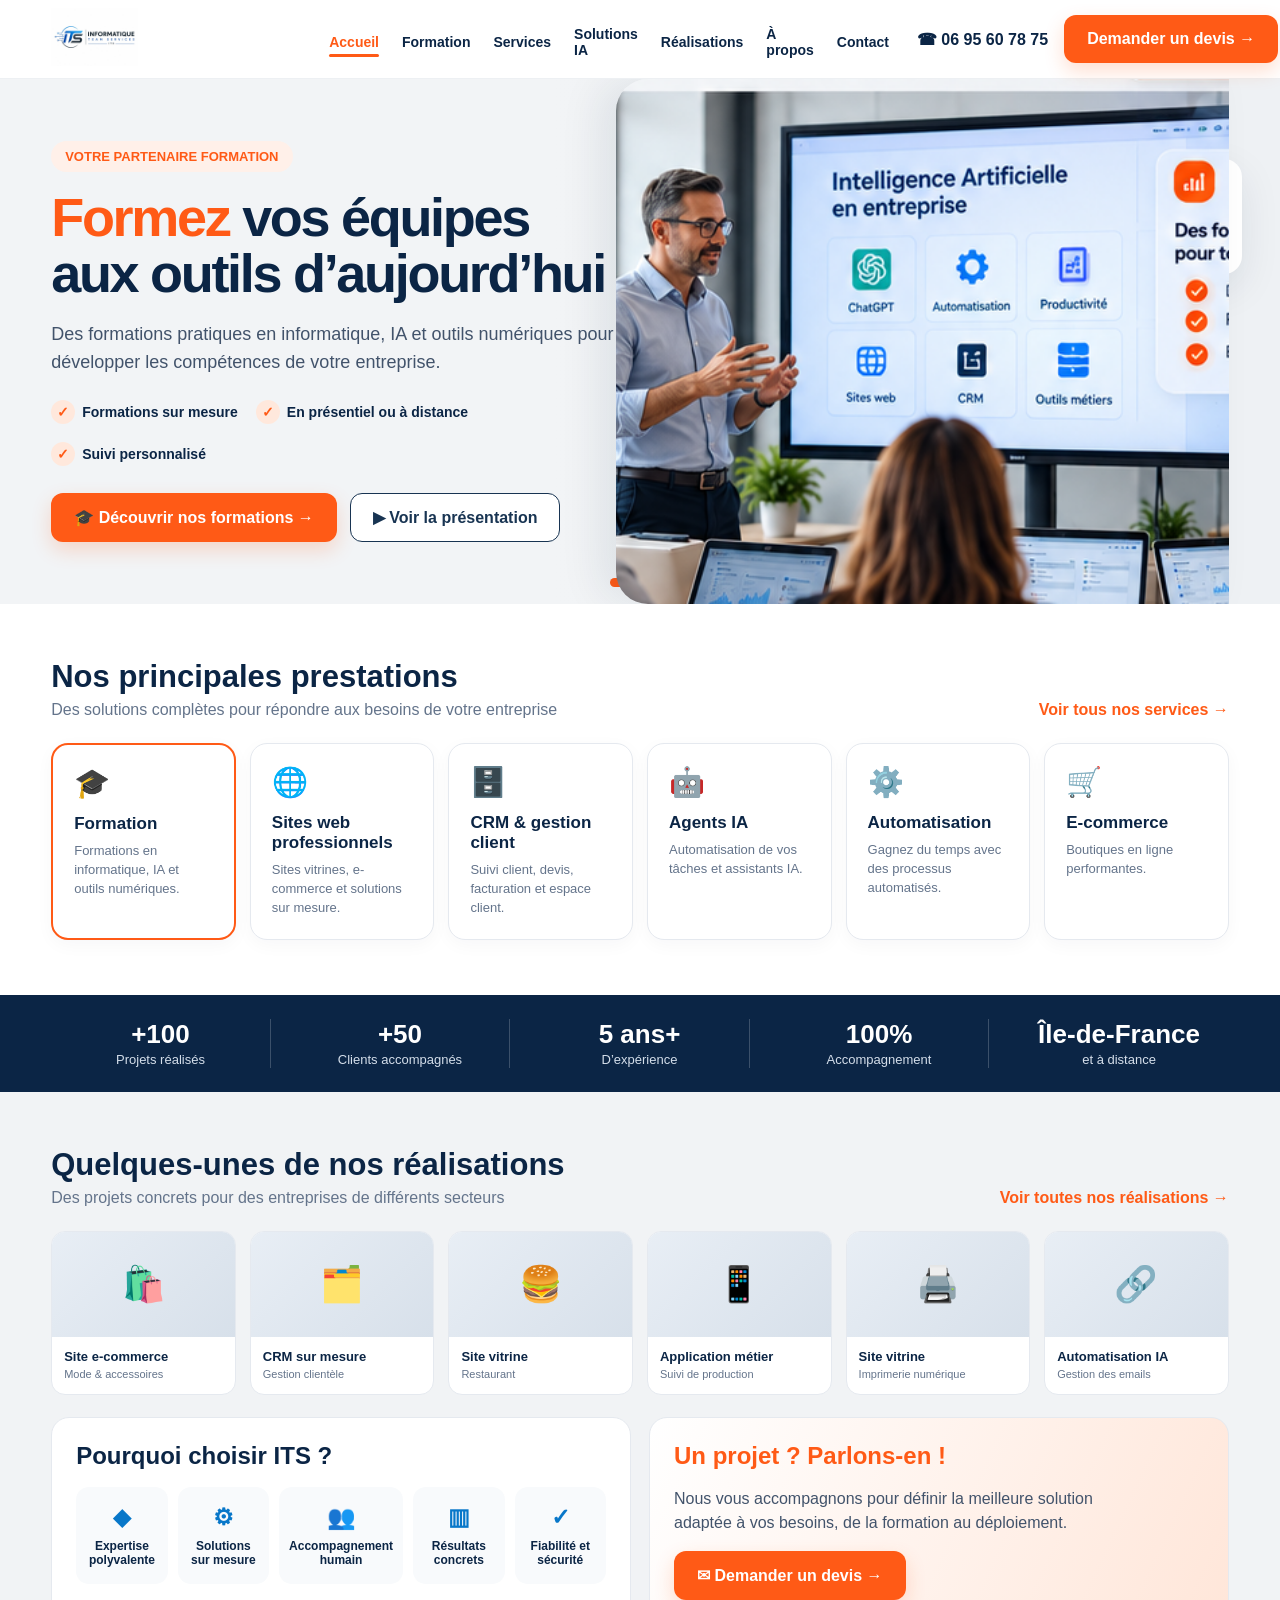
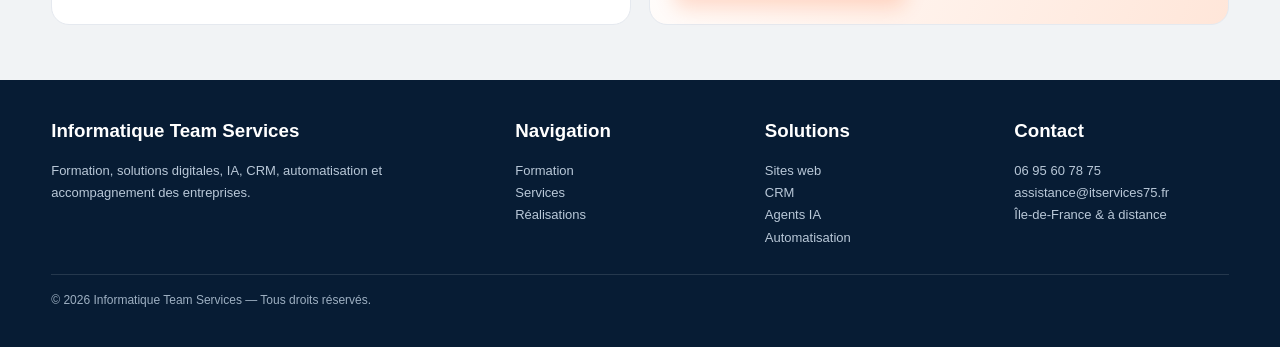
==== commit 43f3871a: "Retour au site d'origine (index v1) à la demande d'Amne Co-Authored-By: Claude Opus 5.5 <noreply@ant" ====
--- a/site/index.html
+++ b/site/index.html
@@ -3,552 +3,195 @@
 <head>
 <meta charset="utf-8">
 <meta name="viewport" content="width=device-width,initial-scale=1">
-<title>ITS — Informatique Team Services | Formation, IA, sites web & assistance informatique</title>
-<meta name="description" content="Informatique Team Services (ITS) : formations informatique et IA, sites web, CRM, agents IA, automatisation et assistance informatique pour entreprises et particuliers en Île-de-France et à distance. Devis gratuit.">
-<link rel="canonical" href="__SITE_URL__/">
-<meta name="theme-color" content="#0b2545">
-<link rel="icon" type="image/png" href="favicon.png">
-<link rel="apple-touch-icon" href="apple-touch-icon.png">
-<meta property="og:type" content="website">
-<meta property="og:locale" content="fr_FR">
-<meta property="og:site_name" content="Informatique Team Services">
-<meta property="og:title" content="ITS — Formation, IA & solutions digitales">
-<meta property="og:description" content="Formations IA et outils numériques, sites web, CRM, automatisation et assistance informatique. Devis gratuit sous 24 h.">
-<meta property="og:url" content="__SITE_URL__/">
-<meta property="og:image" content="__SITE_URL__/hero-formation.jpg">
-<meta name="twitter:card" content="summary_large_image">
-<link rel="preconnect" href="https://fonts.googleapis.com">
-<link rel="preconnect" href="https://fonts.gstatic.com" crossorigin>
-<link href="https://fonts.googleapis.com/css2?family=Inter:wght@400;500;600;700;800;900&display=swap" rel="stylesheet">
-<script type="application/ld+json">
-{
- "@context":"https://schema.org",
- "@type":"ProfessionalService",
- "name":"Informatique Team Services",
- "alternateName":"ITS",
- "url":"__SITE_URL__/",
- "logo":"__SITE_URL__/logo-its.png",
- "image":"__SITE_URL__/hero-formation.jpg",
- "telephone":"+33695607875",
- "email":"assistance@itservices75.fr",
- "areaServed":[{"@type":"AdministrativeArea","name":"Île-de-France"},{"@type":"Country","name":"France"}],
- "description":"Formation informatique et IA, création de sites web, CRM, agents IA, automatisation et assistance informatique pour entreprises et particuliers.",
- "knowsAbout":["Formation intelligence artificielle","Création de sites web","CRM","Agents IA","Automatisation","Assistance informatique"]
-}
-</script>
+<title>ITS — Informatique Team Services | Formation & Solutions digitales</title>
+<meta name="description" content="ITS accompagne les entreprises en formation informatique, intelligence artificielle, sites web, CRM, automatisation et e-commerce.">
 <style>
 :root{
- --navy:#0b2545;--navy2:#071c34;--blue:#0a6fd1;--orange:#ff5a16;--orange-d:#e24a0a;
- --bg:#f3f5f8;--white:#fff;--text:#0b2545;--muted:#5b6b82;--line:#e3e8ef;
- --shadow:0 18px 45px rgba(11,37,69,.10);--shadow-s:0 4px 16px rgba(11,37,69,.05);--r:18px;
+ --navy:#0b2545;--blue:#0877c9;--orange:#ff5a16;--orange2:#ff7a32;
+ --bg:#f1f3f5;--white:#fff;--muted:#64748b;--line:#e5e9ef;
+ --shadow:0 14px 40px rgba(11,37,69,.09);--radius:18px;
 }
 *{box-sizing:border-box}
-html{scroll-behavior:smooth;scroll-padding-top:84px}
-body{margin:0;font-family:Inter,system-ui,-apple-system,"Segoe UI",Arial,sans-serif;background:var(--white);color:var(--text);-webkit-font-smoothing:antialiased;line-height:1.5}
-img{max-width:100%;display:block}
-a{color:inherit;text-decoration:none}
-:focus-visible{outline:3px solid var(--orange);outline-offset:3px;border-radius:6px}
-.container{width:min(1200px,92%);margin:auto}
-.skip{position:absolute;left:-999px;top:8px;background:var(--navy);color:#fff;padding:10px 16px;border-radius:8px;z-index:100}
-.skip:focus{left:8px}
-.ic{width:24px;height:24px;stroke:currentColor;fill:none;stroke-width:2;stroke-linecap:round;stroke-linejoin:round;flex:none}
-
-/* Header */
-header{position:sticky;top:0;z-index:60;background:rgba(255,255,255,.95);backdrop-filter:blur(12px);border-bottom:1px solid #eceff3}
-.header-inner{height:76px;display:flex;align-items:center;gap:24px}
-.brand img{height:50px;width:auto}
-nav.main{display:flex;gap:26px;margin-left:auto;font-size:14.5px;font-weight:700}
-nav.main a{padding:27px 0 24px;position:relative;color:#28405e}
-nav.main a:hover,nav.main a.active{color:var(--orange)}
-nav.main a.active:after{content:"";position:absolute;left:0;right:0;bottom:16px;height:3px;background:var(--orange);border-radius:3px}
-.header-cta{display:flex;align-items:center;gap:18px;font-weight:800;white-space:nowrap}
-.phone{display:inline-flex;align-items:center;gap:8px;color:var(--navy)}
-.phone .ic{width:18px;height:18px;color:var(--orange)}
-.burger{display:none;margin-left:auto;background:none;border:0;padding:8px;cursor:pointer;color:var(--navy)}
-.burger .ic{width:28px;height:28px}
-.drawer{display:none}
-
-/* Buttons */
-.btn{display:inline-flex;align-items:center;justify-content:center;gap:9px;padding:14px 22px;border-radius:12px;font-weight:800;font-size:15px;border:2px solid transparent;transition:.18s;cursor:pointer;font-family:inherit}
-.btn .ic{width:18px;height:18px}
-.btn-orange{background:var(--orange);color:#fff;box-shadow:0 8px 22px rgba(255,90,22,.25)}
-.btn-orange:hover{background:var(--orange-d);transform:translateY(-1px)}
-.btn-outline{background:#fff;border-color:#c9d3df;color:var(--navy)}
+html{scroll-behavior:smooth}
+body{margin:0;font-family:Inter,Arial,Helvetica,sans-serif;background:var(--bg);color:var(--navy)}
+a{text-decoration:none;color:inherit}
+.container{width:min(1240px,92%);margin:auto}
+header{position:sticky;top:0;z-index:50;background:rgba(255,255,255,.96);backdrop-filter:blur(12px);border-bottom:1px solid #edf0f3}
+.header-inner{height:78px;display:flex;align-items:center;gap:28px}
+.brand img{width:250px;height:58px;object-fit:contain;object-position:left center;mix-blend-mode:multiply}
+nav{display:flex;gap:23px;align-items:center;margin-left:auto;font-size:14px;font-weight:700}
+nav a{padding:29px 0 24px;position:relative}
+nav a.active,nav a:hover{color:var(--orange)}
+nav a.active:after{content:"";position:absolute;left:0;right:0;bottom:17px;height:3px;background:var(--orange);border-radius:5px}
+.header-contact{display:flex;align-items:center;gap:16px;font-weight:800;white-space:nowrap}
+.phone{color:var(--navy)}
+.btn{display:inline-flex;align-items:center;justify-content:center;gap:9px;padding:14px 22px;border-radius:12px;font-weight:800;border:1px solid transparent;transition:.2s;cursor:pointer}
+.btn-orange{background:var(--orange);color:white;box-shadow:0 8px 20px rgba(255,90,22,.2)}
+.btn-orange:hover{background:#e94d0d;transform:translateY(-1px)}
+.btn-outline{background:#fff;border-color:#183452;color:#183452}
 .btn-outline:hover{border-color:var(--orange);color:var(--orange)}
-.btn-white{background:#fff;color:var(--navy)}
-.btn-white:hover{color:var(--orange)}
-
-/* Hero */
-.hero{background:var(--bg);position:relative;overflow:hidden}
-.hero-grid{display:grid;grid-template-columns:1.05fr .95fr;gap:48px;align-items:center;padding:64px 0 72px}
-.kicker{display:inline-flex;align-items:center;gap:8px;padding:7px 14px;background:#fff0e8;color:var(--orange);font-size:12.5px;font-weight:900;letter-spacing:.06em;border-radius:99px;margin-bottom:18px;text-transform:uppercase}
-h1{font-size:clamp(36px,4.6vw,56px);line-height:1.04;letter-spacing:-.035em;margin:0 0 20px;font-weight:900}
+.hero{min-height:525px;background:#eef1f4;position:relative;overflow:hidden}
+.hero:before{content:"";position:absolute;inset:0;background:linear-gradient(90deg,#f2f4f6 0%,#f2f4f6 43%,rgba(242,244,246,.65) 56%,rgba(242,244,246,0) 72%)}
+.hero-grid{position:relative;z-index:2;min-height:525px;display:grid;grid-template-columns:48% 52%;align-items:center}
+.hero-copy{padding:55px 0}
+.kicker{display:inline-block;padding:8px 14px;background:#fff0e9;color:var(--orange);font-size:13px;font-weight:900;border-radius:99px;margin-bottom:18px}
+h1{font-size:54px;line-height:1.03;letter-spacing:-2.3px;margin:0 0 20px}
 .orange{color:var(--orange)}
-.lead{font-size:18px;line-height:1.6;color:#41536c;max-width:580px;margin:0}
-.checks{display:flex;gap:10px 20px;flex-wrap:wrap;margin:24px 0 30px;padding:0;list-style:none;font-size:14.5px;font-weight:700}
-.checks li{display:flex;align-items:center;gap:8px}
-.checks .ic{width:22px;height:22px;padding:4px;border-radius:50%;background:#ffe5d8;color:var(--orange);stroke-width:3}
-.actions{display:flex;gap:12px;flex-wrap:wrap}
-.hero-media{position:relative}
-.hero-media img{width:100%;aspect-ratio:702/390;object-fit:cover;border-radius:26px;box-shadow:var(--shadow)}
-.hero-badge{position:absolute;left:-22px;bottom:-22px;background:#fff;border-radius:16px;padding:14px 18px;box-shadow:var(--shadow);display:flex;gap:12px;align-items:center;font-size:13.5px;font-weight:700;max-width:280px}
-.hero-badge .dot{width:42px;height:42px;border-radius:12px;background:var(--navy);color:#fff;display:grid;place-items:center;flex:none}
-.hero-badge small{display:block;color:var(--muted);font-weight:500}
-
-/* Audience */
-.audience{margin-top:-1px;padding:0 0 8px;background:linear-gradient(var(--bg) 50%,#fff 50%)}
-.aud-grid{display:grid;grid-template-columns:1fr 1fr;gap:20px}
-.aud{display:flex;gap:20px;align-items:flex-start;background:#fff;border:1px solid var(--line);border-radius:22px;padding:28px;box-shadow:var(--shadow-s);transition:.2s;text-align:left;cursor:pointer;font:inherit;color:inherit;width:100%}
-.aud:hover{transform:translateY(-4px);box-shadow:var(--shadow);border-color:#ffc4a8}
-.aud .big{width:58px;height:58px;border-radius:16px;display:grid;place-items:center;flex:none}
-.aud .big .ic{width:28px;height:28px}
-.aud.pro .big{background:#e7f0fb;color:var(--blue)}
-.aud.part .big{background:#fff0e8;color:var(--orange)}
-.aud h2{font-size:22px;margin:0 0 6px}
-.aud p{margin:0 0 12px;color:var(--muted);font-size:15px}
-.aud .go{font-weight:800;color:var(--orange);display:inline-flex;align-items:center;gap:6px;font-size:14.5px}
-.aud .go .ic{width:16px;height:16px}
-
-/* Sections */
-.section{padding:80px 0}
+.lead{font-size:18px;line-height:1.55;color:#42536b;max-width:610px}
+.checks{display:flex;gap:18px;flex-wrap:wrap;margin:23px 0 27px;font-size:14px;font-weight:800}
+.checks span:before{content:"✓";display:inline-grid;place-items:center;width:24px;height:24px;border-radius:50%;background:#ffe8dc;color:var(--orange);margin-right:7px}
+.actions{display:flex;gap:13px;flex-wrap:wrap}
+.hero-photo{height:525px;background-image:url("hero-formation.jpg");background-size:cover;background-position:center;border-radius:32px 0 0 32px;box-shadow:-18px 0 40px rgba(11,37,69,.08)}
+.hero-bubble{position:absolute;right:3%;top:80px;background:#fff;border-radius:18px;padding:18px 22px;box-shadow:var(--shadow);font-weight:800;line-height:1.65}
+.hero-bubble b{color:var(--orange)}
+.hero-dots{position:absolute;left:50%;bottom:17px;transform:translateX(-50%);display:flex;gap:7px}
+.hero-dots i{display:block;width:9px;height:9px;border-radius:99px;background:#c8d0d9}.hero-dots i:first-child{width:28px;background:var(--orange)}
+.section{padding:55px 0;background:#fff}
 .section.alt{background:var(--bg)}
-.section-head{display:flex;align-items:flex-end;justify-content:space-between;gap:24px;margin-bottom:32px}
-.section-head .eyebrow,.eyebrow{font-size:13px;font-weight:900;color:var(--orange);letter-spacing:.08em;text-transform:uppercase;margin:0 0 8px}
-.section-head h2,.h2{font-size:clamp(28px,3vw,38px);line-height:1.12;letter-spacing:-.025em;margin:0 0 8px;font-weight:900}
-.section-head p{margin:0;color:var(--muted);max-width:620px;font-size:16.5px}
-
-/* Tabs */
-.tabs{display:inline-flex;background:var(--bg);padding:5px;border-radius:14px;gap:4px}
-.tab{border:0;background:none;padding:11px 20px;border-radius:10px;font:inherit;font-weight:800;font-size:14.5px;color:var(--muted);cursor:pointer;display:inline-flex;gap:8px;align-items:center}
-.tab .ic{width:18px;height:18px}
-.tab[aria-selected="true"]{background:#fff;color:var(--navy);box-shadow:var(--shadow-s)}
-.panel[hidden]{display:none}
-.cards{display:grid;grid-template-columns:repeat(3,1fr);gap:18px}
-.card{position:relative;background:#fff;border:1px solid var(--line);border-radius:var(--r);padding:26px;transition:.2s;display:flex;flex-direction:column}
-.card:hover{transform:translateY(-4px);box-shadow:var(--shadow);border-color:#d5dde8}
-.card .ico{width:50px;height:50px;border-radius:14px;background:#e7f0fb;color:var(--blue);display:grid;place-items:center;margin-bottom:16px}
-.card.hl .ico{background:#fff0e8;color:var(--orange)}
-.card h3{font-size:18px;margin:0 0 8px}
-.card p{font-size:14.5px;color:var(--muted);margin:0 0 14px;flex:1}
-.card ul{margin:0;padding:0;list-style:none;font-size:13.5px;font-weight:600;color:#2c4362}
-.card li{padding:3px 0 3px 18px;position:relative}
-.card li:before{content:"";position:absolute;left:0;top:11px;width:7px;height:7px;border-radius:50%;background:var(--orange)}
-.tag{position:absolute;top:22px;right:22px;display:inline-block;font-size:11.5px;font-weight:800;color:var(--orange);background:#fff0e8;border-radius:99px;padding:3px 10px;margin-bottom:10px;align-self:flex-start}
-
-/* Formation */
-.formation{display:grid;grid-template-columns:.9fr 1.1fr;gap:48px;align-items:start}
-.formation .intro p{color:#41536c;font-size:16.5px;line-height:1.65}
-.formats{display:grid;grid-template-columns:1fr 1fr;gap:12px;margin:24px 0 28px}
-.fmt{display:flex;gap:10px;align-items:center;background:#fff;border:1px solid var(--line);border-radius:14px;padding:14px;font-weight:700;font-size:14px}
-.fmt .ic{color:var(--orange)}
-.programs{display:grid;gap:14px}
-.prog{background:#fff;border:1px solid var(--line);border-radius:16px;padding:20px 22px;display:grid;grid-template-columns:auto 1fr auto;gap:18px;align-items:center;transition:.2s}
-.prog:hover{border-color:#ffc4a8;box-shadow:var(--shadow-s)}
-.prog .num{width:42px;height:42px;border-radius:12px;background:var(--navy);color:#fff;display:grid;place-items:center;font-weight:900}
-.prog h3{margin:0 0 3px;font-size:16.5px}
-.prog p{margin:0;font-size:14px;color:var(--muted)}
-.prog .lvl{font-size:12px;font-weight:800;color:var(--blue);background:#e7f0fb;padding:5px 10px;border-radius:99px;white-space:nowrap}
-
-/* Stats */
-.stats{background:var(--navy);color:#fff;padding:34px 0}
+.section-head{display:flex;align-items:end;justify-content:space-between;margin-bottom:24px}
+.section-head h2{font-size:31px;margin:0 0 6px}.section-head p{margin:0;color:var(--muted)}
+.link-orange{color:var(--orange);font-weight:800}
+.cards{display:grid;grid-template-columns:repeat(6,1fr);gap:14px}
+.card{background:#fff;border:1px solid var(--line);border-radius:17px;padding:21px;min-height:188px;box-shadow:0 5px 18px rgba(11,37,69,.035);transition:.2s}
+.card:hover{transform:translateY(-5px);box-shadow:var(--shadow)}
+.card:first-child{border:2px solid var(--orange)}
+.card .ico{font-size:29px;margin-bottom:14px}.card h3{font-size:17px;margin:0 0 8px}.card p{font-size:13px;color:var(--muted);line-height:1.45;margin:0}
+.stats{background:var(--navy);color:white;padding:24px 0}
 .stats-grid{display:grid;grid-template-columns:repeat(5,1fr);gap:20px}
-.stat{text-align:center;border-right:1px solid rgba(255,255,255,.16)}
-.stat:last-child{border:0}
-.stat strong{display:block;font-size:28px;font-weight:900;letter-spacing:-.02em}
-.stat span{font-size:13.5px;color:#c9d6e6}
-
-/* Steps */
-.steps{display:grid;grid-template-columns:repeat(4,1fr);gap:18px;counter-reset:s}
-.step{position:relative;background:#fff;border:1px solid var(--line);border-radius:var(--r);padding:26px 22px}
-.step:before{counter-increment:s;content:"0" counter(s);font-size:13px;font-weight:900;color:var(--orange);letter-spacing:.05em}
-.step h3{margin:10px 0 6px;font-size:17px}
-.step p{margin:0;color:var(--muted);font-size:14.5px}
-
-/* Projects */
-.projects{display:grid;grid-template-columns:repeat(3,1fr);gap:18px}
-.project{background:#fff;border-radius:var(--r);overflow:hidden;border:1px solid var(--line);transition:.2s}
-.project:hover{box-shadow:var(--shadow);transform:translateY(-3px)}
-.project .thumb{height:130px;display:grid;place-items:center;color:#fff}
-.project .thumb .ic{width:44px;height:44px;stroke-width:1.6}
-.t1{background:linear-gradient(135deg,#0b2545,#1d4f86)}.t2{background:linear-gradient(135deg,#0a6fd1,#3aa0ff)}.t3{background:linear-gradient(135deg,#ff5a16,#ff9a5c)}
-.project .txt{padding:18px 20px}
-.project strong{display:block;font-size:16px;margin-bottom:3px}
-.project span{font-size:13.5px;color:var(--muted)}
-
-/* Why */
-.reasons{display:grid;grid-template-columns:repeat(4,1fr);gap:18px}
-.reason{padding:24px;border-radius:var(--r);background:var(--bg)}
-.reason .ic{width:30px;height:30px;color:var(--blue);margin-bottom:12px}
-.reason h3{margin:0 0 6px;font-size:17px}
-.reason p{margin:0;font-size:14.5px;color:var(--muted)}
-
-/* FAQ */
-.faq{max-width:860px;margin:auto}
-.faq details{background:#fff;border:1px solid var(--line);border-radius:14px;margin-bottom:12px;padding:0 22px}
-.faq summary{cursor:pointer;list-style:none;padding:19px 0;font-weight:800;font-size:16px;display:flex;justify-content:space-between;gap:16px;align-items:center}
-.faq summary::-webkit-details-marker{display:none}
-.faq summary:after{content:"+";font-size:24px;color:var(--orange);font-weight:700;line-height:1}
-.faq details[open] summary:after{content:"−"}
-.faq details p{margin:0 0 20px;color:#41536c}
-
-/* Contact */
-.contact-wrap{display:grid;grid-template-columns:.85fr 1.15fr;gap:28px;align-items:stretch}
-.contact-info{background:var(--navy);color:#fff;border-radius:22px;padding:36px;position:relative;overflow:hidden;display:flex;flex-direction:column}
-.contact-info .btn{margin-top:auto;align-self:flex-start;position:relative;z-index:1}
-.contact-info:after{content:"";position:absolute;right:-80px;bottom:-80px;width:240px;height:240px;border-radius:50%;background:radial-gradient(circle,rgba(255,90,22,.45),transparent 70%)}
-.contact-info h2{margin:0 0 12px;font-size:30px;line-height:1.15}
-.contact-info p{color:#c9d6e6;margin:0 0 26px}
-.ci{display:flex;gap:14px;align-items:center;margin-bottom:18px;font-weight:700}
-.ci .b{width:44px;height:44px;border-radius:12px;background:rgba(255,255,255,.1);display:grid;place-items:center;flex:none}
-.ci .b .ic{width:20px;height:20px;color:#ffb08c}
-.ci small{display:block;font-weight:500;color:#a9bbd0;font-size:12.5px}
-.ci a:hover{color:#ffb08c}
-form.devis{background:#fff;border:1px solid var(--line);border-radius:22px;padding:32px;box-shadow:var(--shadow-s)}
-.fgrid{display:grid;grid-template-columns:1fr 1fr;gap:16px}
-.field{display:flex;flex-direction:column;gap:7px}
-.field.full{grid-column:1/-1}
-label{font-size:13.5px;font-weight:800}
-label .req{color:var(--orange)}
-input,select,textarea{font:inherit;font-size:15px;padding:13px 14px;border:1.5px solid #d6dee8;border-radius:11px;background:#fbfcfd;color:var(--text);width:100%}
-input:focus,select:focus,textarea:focus{outline:none;border-color:var(--blue);background:#fff;box-shadow:0 0 0 4px rgba(10,111,209,.12)}
-textarea{min-height:120px;resize:vertical}
-.seg{display:flex;gap:10px}
-.seg label{flex:1;display:flex;align-items:center;gap:9px;border:1.5px solid #d6dee8;border-radius:11px;padding:12px 14px;cursor:pointer;font-weight:700;background:#fbfcfd}
-.seg input{width:auto;accent-color:var(--orange)}
-.seg label:has(input:checked){border-color:var(--orange);background:#fff6f1}
-.consent{display:flex;gap:10px;align-items:flex-start;font-size:13px;color:var(--muted);font-weight:500}
-.consent input{width:auto;margin-top:3px;accent-color:var(--orange)}
-.consent a{text-decoration:underline}
-.hp{position:absolute;left:-9999px}
-.form-foot{display:flex;align-items:center;justify-content:space-between;gap:16px;margin-top:20px;flex-wrap:wrap}
-.form-foot small{color:var(--muted);font-size:13px}
-
-/* Footer */
-footer{background:var(--navy2);color:#d8e3ee;padding:56px 0 24px}
-.footer-grid{display:grid;grid-template-columns:1.6fr 1fr 1fr 1.2fr;gap:36px}
-.footer-logo{background:#fff;border-radius:12px;padding:10px 14px;display:inline-block;margin-bottom:14px}
-.footer-logo img{height:40px;width:auto}
-footer h3{color:#fff;margin:0 0 14px;font-size:15px}
-footer p,footer li{font-size:14px;line-height:1.8;color:#aebfd2}
+.stat{text-align:center;border-right:1px solid rgba(255,255,255,.2)}.stat:last-child{border:0}.stat strong{display:block;font-size:26px}.stat span{font-size:13px;color:#d4deea}
+.projects{display:grid;grid-template-columns:repeat(6,1fr);gap:14px}
+.project{background:#fff;border-radius:14px;overflow:hidden;border:1px solid var(--line)}
+.project .thumb{height:105px;background:linear-gradient(135deg,#e8eef5,#d7e0ea);display:grid;place-items:center;font-size:35px}
+.project .txt{padding:12px}.project strong{font-size:13px;display:block}.project span{font-size:11px;color:var(--muted)}
+.bottom-grid{display:grid;grid-template-columns:1fr 1fr;gap:18px;margin-top:22px}
+.why,.cta{background:#fff;border:1px solid var(--line);border-radius:18px;padding:24px}
+.why h2,.cta h2{margin:0 0 17px}
+.reasons{display:grid;grid-template-columns:repeat(5,1fr);gap:10px}
+.reason{background:#f8fafc;border-radius:13px;padding:17px 10px;text-align:center;font-size:12px;font-weight:800}
+.reason b{display:block;font-size:23px;margin-bottom:8px;color:var(--blue)}
+.cta{background:linear-gradient(115deg,#fff,#ffe6d9)}
+.cta p{color:#42536b;line-height:1.5;max-width:480px}
+footer{background:#071c34;color:#d8e3ee;padding:40px 0}
+.footer-grid{display:grid;grid-template-columns:2fr 1fr 1fr 1fr;gap:35px}
+footer h3{color:white;margin-top:0}footer p,footer li{font-size:13px;line-height:1.7;color:#b9c8d8}
 footer ul{list-style:none;padding:0;margin:0}
-footer a:hover{color:#ffb08c}
-.copyright{border-top:1px solid rgba(255,255,255,.1);margin-top:36px;padding-top:20px;font-size:13px;color:#8fa3b9;display:flex;justify-content:space-between;gap:12px;flex-wrap:wrap}
-
-/* Mobile sticky bar */
-.mbar{display:none}
-
+.copyright{border-top:1px solid rgba(255,255,255,.12);margin-top:25px;padding-top:18px;font-size:12px;color:#9eb0c2}
+.mobile-menu{display:none}
 @media(max-width:1100px){
- nav.main,.header-cta .phone{display:none}
- .burger{display:block;margin-left:0}
- .header-cta{margin-left:auto}
- .drawer{position:fixed;inset:76px 0 auto 0;background:#fff;border-bottom:1px solid var(--line);box-shadow:var(--shadow);padding:10px 4% 22px;z-index:55}
- .drawer.open{display:block}
- .drawer a{display:block;padding:14px 4px;font-weight:800;font-size:17px;border-bottom:1px solid #f0f2f5}
- .drawer .btn{margin-top:16px;width:100%;border-bottom:0}
- .hero-grid{grid-template-columns:1fr;gap:40px;padding:48px 0 60px}
- .hero-badge{left:16px;bottom:-18px}
- .cards,.projects{grid-template-columns:1fr 1fr}
- .formation{grid-template-columns:1fr}
- .stats-grid{grid-template-columns:repeat(3,1fr)}.stat:nth-child(3){border:0}
- .steps,.reasons{grid-template-columns:1fr 1fr}
- .contact-wrap{grid-template-columns:1fr}
- .footer-grid{grid-template-columns:1fr 1fr}
+ nav{display:none}.mobile-menu{display:block;margin-left:auto;font-size:24px}
+ .header-contact .phone{display:none}.cards{grid-template-columns:repeat(3,1fr)}.projects{grid-template-columns:repeat(3,1fr)}
+ .hero-grid{grid-template-columns:1fr}.hero-photo{display:none}.hero:before{background:#f2f4f6}.hero-copy{padding:65px 0}
+ .stats-grid{grid-template-columns:repeat(3,1fr)}.stat:nth-child(3){border:0}.footer-grid{grid-template-columns:1fr 1fr}
 }
-@media(max-width:680px){
- body{padding-bottom:68px}
- .header-inner{height:66px;gap:12px}
- .drawer{inset:66px 0 auto 0}
- .brand img{height:40px}
- .header-cta .btn{display:none}
- .burger{margin-left:auto}
- .lead{font-size:16.5px}
- .checks{flex-direction:column}
- .actions .btn{width:100%}
- .aud-grid,.cards,.projects,.steps,.reasons,.fgrid,.formats{grid-template-columns:1fr}
- .aud{padding:22px}
- .section{padding:56px 0}
- .section-head{flex-direction:column;align-items:flex-start}
- .tabs{width:100%}.tab{flex:1;justify-content:center;padding:11px 8px}
- .prog{grid-template-columns:auto 1fr}.prog .lvl{grid-column:2;justify-self:start}
- .stats-grid{grid-template-columns:1fr 1fr}.stat{border:0}.stat:last-child{grid-column:1/-1}
- .seg{flex-direction:column}
- form.devis,.contact-info{padding:24px}
- .footer-grid{grid-template-columns:1fr}
- .mbar{display:grid;grid-template-columns:1fr 1.4fr;gap:10px;position:fixed;left:0;right:0;bottom:0;z-index:70;background:#fff;padding:10px 4%;border-top:1px solid var(--line);box-shadow:0 -6px 20px rgba(11,37,69,.08)}
- .mbar .btn{padding:12px;font-size:14.5px}
+@media(max-width:650px){
+ .brand img{width:190px;height:55px}.header-inner{height:68px}.header-contact .btn{padding:11px 13px;font-size:12px}
+ h1{font-size:39px;letter-spacing:-1.3px}.lead{font-size:16px}.hero-copy{padding:45px 0}.checks{display:block}.checks span{display:block;margin:9px 0}
+ .cards{grid-template-columns:1fr 1fr}.projects{grid-template-columns:1fr 1fr}.stats-grid{grid-template-columns:1fr 1fr}.stat{border:0}
+ .bottom-grid{grid-template-columns:1fr}.reasons{grid-template-columns:repeat(2,1fr)}.footer-grid{grid-template-columns:1fr}
+ .section{padding:42px 0}.section-head{display:block}.section-head .link-orange{display:block;margin-top:12px}
 }
-@media(prefers-reduced-motion:reduce){*{transition:none!important;scroll-behavior:auto!important}}
 </style>
 </head>
 <body>
-<!-- Icônes -->
-<svg width="0" height="0" style="position:absolute" aria-hidden="true">
- <defs>
-  <symbol id="i-phone" viewBox="0 0 24 24"><path d="M22 16.9v3a2 2 0 0 1-2.2 2 19.8 19.8 0 0 1-8.6-3.1 19.5 19.5 0 0 1-6-6A19.8 19.8 0 0 1 2.1 4.2 2 2 0 0 1 4.1 2h3a2 2 0 0 1 2 1.7c.1.9.4 1.8.7 2.7a2 2 0 0 1-.5 2.1L8 9.8a16 16 0 0 0 6 6l1.3-1.3a2 2 0 0 1 2.1-.4c.9.3 1.8.6 2.7.7a2 2 0 0 1 1.7 2z"/></symbol>
-  <symbol id="i-mail" viewBox="0 0 24 24"><rect x="2" y="4" width="20" height="16" rx="2"/><path d="m22 7-10 6L2 7"/></symbol>
-  <symbol id="i-pin" viewBox="0 0 24 24"><path d="M20 10c0 6-8 12-8 12s-8-6-8-12a8 8 0 0 1 16 0z"/><circle cx="12" cy="10" r="3"/></symbol>
-  <symbol id="i-clock" viewBox="0 0 24 24"><circle cx="12" cy="12" r="10"/><path d="M12 6v6l4 2"/></symbol>
-  <symbol id="i-check" viewBox="0 0 24 24"><path d="M20 6 9 17l-5-5"/></symbol>
-  <symbol id="i-arrow" viewBox="0 0 24 24"><path d="M5 12h14M12 5l7 7-7 7"/></symbol>
-  <symbol id="i-menu" viewBox="0 0 24 24"><path d="M4 6h16M4 12h16M4 18h16"/></symbol>
-  <symbol id="i-x" viewBox="0 0 24 24"><path d="M18 6 6 18M6 6l12 12"/></symbol>
-  <symbol id="i-building" viewBox="0 0 24 24"><rect x="4" y="2" width="16" height="20" rx="2"/><path d="M9 22v-4h6v4M8 6h.01M16 6h.01M12 6h.01M12 10h.01M12 14h.01M16 10h.01M16 14h.01M8 10h.01M8 14h.01"/></symbol>
-  <symbol id="i-home" viewBox="0 0 24 24"><path d="m3 9 9-7 9 7v11a2 2 0 0 1-2 2H5a2 2 0 0 1-2-2z"/><path d="M9 22V12h6v10"/></symbol>
-  <symbol id="i-grad" viewBox="0 0 24 24"><path d="M22 10 12 5 2 10l10 5 10-5z"/><path d="M6 12v5c3 3 9 3 12 0v-5"/></symbol>
-  <symbol id="i-globe" viewBox="0 0 24 24"><circle cx="12" cy="12" r="10"/><path d="M2 12h20M12 2a15.3 15.3 0 0 1 4 10 15.3 15.3 0 0 1-4 10 15.3 15.3 0 0 1-4-10 15.3 15.3 0 0 1 4-10z"/></symbol>
-  <symbol id="i-users" viewBox="0 0 24 24"><path d="M17 21v-2a4 4 0 0 0-4-4H5a4 4 0 0 0-4 4v2"/><circle cx="9" cy="7" r="4"/><path d="M23 21v-2a4 4 0 0 0-3-3.9M16 3.1a4 4 0 0 1 0 7.8"/></symbol>
-  <symbol id="i-bot" viewBox="0 0 24 24"><rect x="3" y="8" width="18" height="12" rx="3"/><path d="M12 8V4M8 4h8M9 14h.01M15 14h.01"/></symbol>
-  <symbol id="i-zap" viewBox="0 0 24 24"><path d="M13 2 3 14h9l-1 8 10-12h-9l1-8z"/></symbol>
-  <symbol id="i-cart" viewBox="0 0 24 24"><circle cx="9" cy="21" r="1"/><circle cx="20" cy="21" r="1"/><path d="M1 1h4l2.7 13.4a2 2 0 0 0 2 1.6h9.7a2 2 0 0 0 2-1.6L23 6H6"/></symbol>
-  <symbol id="i-wrench" viewBox="0 0 24 24"><path d="M14.7 6.3a1 1 0 0 0 0 1.4l1.6 1.6a1 1 0 0 0 1.4 0l3.8-3.8a6 6 0 0 1-7.9 7.9l-6.9 6.9a2.1 2.1 0 0 1-3-3l6.9-6.9a6 6 0 0 1 7.9-7.9z"/></symbol>
-  <symbol id="i-monitor" viewBox="0 0 24 24"><rect x="2" y="3" width="20" height="14" rx="2"/><path d="M8 21h8M12 17v4"/></symbol>
-  <symbol id="i-shield" viewBox="0 0 24 24"><path d="M12 22s8-4 8-10V5l-8-3-8 3v7c0 6 8 10 8 10z"/></symbol>
-  <symbol id="i-download" viewBox="0 0 24 24"><path d="M21 15v4a2 2 0 0 1-2 2H5a2 2 0 0 1-2-2v-4M7 10l5 5 5-5M12 15V3"/></symbol>
-  <symbol id="i-wifi" viewBox="0 0 24 24"><path d="M5 12.6a10 10 0 0 1 14 0M1.4 9a15 15 0 0 1 21.2 0M8.5 16.1a5 5 0 0 1 7 0M12 20h.01"/></symbol>
-  <symbol id="i-sparkle" viewBox="0 0 24 24"><path d="M12 3l1.9 5.8L20 11l-6.1 2.2L12 19l-1.9-5.8L4 11l6.1-2.2z"/></symbol>
-  <symbol id="i-target" viewBox="0 0 24 24"><circle cx="12" cy="12" r="10"/><circle cx="12" cy="12" r="6"/><circle cx="12" cy="12" r="2"/></symbol>
-  <symbol id="i-video" viewBox="0 0 24 24"><path d="m23 7-7 5 7 5V7z"/><rect x="1" y="5" width="15" height="14" rx="2"/></symbol>
-  <symbol id="i-db" viewBox="0 0 24 24"><ellipse cx="12" cy="5" rx="9" ry="3"/><path d="M21 12c0 1.7-4 3-9 3s-9-1.3-9-3M3 5v14c0 1.7 4 3 9 3s9-1.3 9-3V5"/></symbol>
- </defs>
-</svg>
-
-<a class="skip" href="#main">Aller au contenu</a>
-
 <header>
  <div class="container header-inner">
-  <a class="brand" href="#accueil" aria-label="Informatique Team Services — accueil"><img src="logo-its.png" alt="Informatique Team Services" width="179" height="50"></a>
-  <nav class="main" aria-label="Navigation principale">
+  <a class="brand" href="#accueil"><img src="logo-its.jpg" alt="Informatique Team Services"></a>
+  <nav>
+   <a class="active" href="#accueil">Accueil</a>
+   <a href="#formation">Formation</a>
    <a href="#services">Services</a>
-   <a href="#formation">Formation</a>
-   <a href="#methode">Méthode</a>
+   <a href="#ia">Solutions IA</a>
    <a href="#realisations">Réalisations</a>
-   <a href="#faq">FAQ</a>
+   <a href="#apropos">À propos</a>
    <a href="#contact">Contact</a>
   </nav>
-  <div class="header-cta">
-   <a class="phone" href="tel:+33695607875"><svg class="ic"><use href="#i-phone"/></svg>06 95 60 78 75</a>
-   <a class="btn btn-orange" href="#contact">Demander un devis</a>
-  </div>
-  <button class="burger" aria-label="Ouvrir le menu" aria-expanded="false" aria-controls="drawer"><svg class="ic"><use href="#i-menu"/></svg></button>
- </div>
- <div class="drawer" id="drawer">
-  <a href="#services">Services</a>
-  <a href="#formation">Formation</a>
-  <a href="#methode">Méthode</a>
-  <a href="#realisations">Réalisations</a>
-  <a href="#faq">FAQ</a>
-  <a href="#contact">Contact</a>
-  <a class="btn btn-orange" href="tel:+33695607875"><svg class="ic"><use href="#i-phone"/></svg>Appeler le 06 95 60 78 75</a>
+  <div class="header-contact">
+   <span class="phone">☎ 06 95 60 78 75</span>
+   <a class="btn btn-orange" href="#contact">Demander un devis →</a>
+  </div>
+  <div class="mobile-menu">☰</div>
  </div>
 </header>
 
-<main id="main">
+<main>
 <section class="hero" id="accueil">
  <div class="container hero-grid">
-  <div>
-   <span class="kicker">Formation · Solutions digitales · IA</span>
-   <h1>Le numérique et l’IA, <span class="orange">vraiment utiles</span> à votre quotidien</h1>
-   <p class="lead">Formations, sites web, CRM, agents IA et assistance informatique : ITS accompagne les entreprises et les particuliers, de l’idée à la mise en service.</p>
-   <ul class="checks">
-    <li><svg class="ic"><use href="#i-check"/></svg>Devis gratuit sous 24 h</li>
-    <li><svg class="ic"><use href="#i-check"/></svg>Présentiel ou à distance</li>
-    <li><svg class="ic"><use href="#i-check"/></svg>Un interlocuteur unique</li>
-   </ul>
+  <div class="hero-copy">
+   <span class="kicker">VOTRE PARTENAIRE FORMATION</span>
+   <h1><span class="orange">Formez</span> vos équipes<br>aux outils d’aujourd’hui</h1>
+   <p class="lead">Des formations pratiques en informatique, IA et outils numériques pour développer les compétences de votre entreprise.</p>
+   <div class="checks">
+    <span>Formations sur mesure</span><span>En présentiel ou à distance</span><span>Suivi personnalisé</span>
+   </div>
    <div class="actions">
-    <a class="btn btn-orange" href="#contact">Demander un devis gratuit<svg class="ic"><use href="#i-arrow"/></svg></a>
-    <a class="btn btn-outline" href="#formation"><svg class="ic"><use href="#i-grad"/></svg>Voir nos formations</a>
-   </div>
-  </div>
-  <div class="hero-media">
-   <img src="hero-formation.jpg" alt="Formateur ITS animant une formation sur l’intelligence artificielle en entreprise" width="702" height="390" fetchpriority="high">
-   <div class="hero-badge"><span class="dot"><svg class="ic"><use href="#i-grad"/></svg></span><span>Organisme de formation déclaré<small>Formations IA & outils numériques</small></span></div>
-  </div>
- </div>
-</section>
-
-<section class="audience" aria-label="Choisissez votre profil">
- <div class="container aud-grid">
-  <a class="aud pro" href="#services" data-aud="entreprises">
-   <span class="big"><svg class="ic"><use href="#i-building"/></svg></span>
-   <span><h2>Vous êtes une entreprise</h2><p>TPE, PME, indépendants : formez vos équipes, digitalisez vos process et gagnez du temps grâce à l’IA.</p><span class="go">Solutions entreprises<svg class="ic"><use href="#i-arrow"/></svg></span></span>
-  </a>
-  <a class="aud part" href="#services" data-aud="particuliers">
-   <span class="big"><svg class="ic"><use href="#i-home"/></svg></span>
-   <span><h2>Vous êtes un particulier</h2><p>Dépannage, installation, conseils et initiation : on rend votre informatique simple et sereine.</p><span class="go">Services particuliers<svg class="ic"><use href="#i-arrow"/></svg></span></span>
-  </a>
- </div>
-</section>
-
-<section class="section" id="services">
+    <a class="btn btn-orange" href="#formation">🎓 Découvrir nos formations →</a>
+    <a class="btn btn-outline" href="#realisations">▶ Voir la présentation</a>
+   </div>
+  </div>
+  <div class="hero-photo"></div>
+ </div>
+ <div class="hero-bubble">🤖 <b>Intelligence Artificielle</b><br>⚙️ Automatisation<br>💻 Outils numériques</div>
+ <div class="hero-dots"><i></i><i></i><i></i></div>
+</section>
+
+<section class="section" id="formation">
  <div class="container">
   <div class="section-head">
-   <div><p class="eyebrow">Nos services</p><h2>Des solutions adaptées à votre profil</h2><p>Choisissez votre profil pour voir les prestations qui vous concernent.</p></div>
-   <div class="tabs" role="tablist" aria-label="Profil">
-    <button class="tab" role="tab" id="tab-entreprises" aria-controls="panel-entreprises" aria-selected="true"><svg class="ic"><use href="#i-building"/></svg>Entreprises</button>
-    <button class="tab" role="tab" id="tab-particuliers" aria-controls="panel-particuliers" aria-selected="false" tabindex="-1"><svg class="ic"><use href="#i-home"/></svg>Particuliers</button>
-   </div>
-  </div>
-
-  <div class="panel" id="panel-entreprises" role="tabpanel" aria-labelledby="tab-entreprises">
-   <div class="cards">
-    <article class="card hl"><span class="tag">Le plus demandé</span><div class="ico"><svg class="ic"><use href="#i-grad"/></svg></div><h3>Formation professionnelle</h3><p>Formations pratiques sur l’IA, la bureautique et les outils numériques, adaptées à votre métier.</p><ul><li>IA générative au travail</li><li>Microsoft 365 / Google Workspace</li><li>Intra-entreprise sur mesure</li></ul></article>
-    <article class="card" id="ia"><div class="ico"><svg class="ic"><use href="#i-bot"/></svg></div><h3>Agents IA & accompagnement IA</h3><p>Assistants IA qui traitent vos emails, répondent à vos clients et préparent vos documents.</p><ul><li>Audit des usages IA</li><li>Agent de tri et réponse emails</li><li>Chatbot site web</li></ul></article>
-    <article class="card"><div class="ico"><svg class="ic"><use href="#i-zap"/></svg></div><h3>Automatisation</h3><p>Fini les tâches répétitives : vos outils se parlent et les processus tournent tout seuls.</p><ul><li>Workflows n8n / Make</li><li>Relances et notifications</li><li>Synchronisation de données</li></ul></article>
-    <article class="card"><div class="ico"><svg class="ic"><use href="#i-globe"/></svg></div><h3>Sites web professionnels</h3><p>Sites vitrines rapides, responsives et optimisés pour le référencement et la prise de contact.</p><ul><li>Site vitrine & landing page</li><li>Référencement local (SEO)</li><li>Maintenance et évolutions</li></ul></article>
-    <article class="card"><div class="ico"><svg class="ic"><use href="#i-db"/></svg></div><h3>CRM & outils métiers</h3><p>Centralisez clients, devis et factures dans un outil simple, pensé pour votre activité.</p><ul><li>Suivi clients et prospects</li><li>Devis et facturation</li><li>Espace client</li></ul></article>
-    <article class="card"><div class="ico"><svg class="ic"><use href="#i-cart"/></svg></div><h3>E-commerce</h3><p>Boutiques en ligne performantes, de la mise en place du catalogue au paiement sécurisé.</p><ul><li>Création de boutique</li><li>Paiement et livraison</li><li>Formation à la gestion</li></ul></article>
-   </div>
-  </div>
-
-  <div class="panel" id="panel-particuliers" role="tabpanel" aria-labelledby="tab-particuliers" hidden>
-   <div class="cards">
-    <article class="card hl"><div class="ico"><svg class="ic"><use href="#i-wrench"/></svg></div><h3>Dépannage informatique</h3><p>Ordinateur lent, panne, virus, écran bleu : on diagnostique et on répare, à domicile ou à distance.</p><ul><li>Diagnostic et réparation</li><li>Suppression de virus</li><li>Récupération de données</li></ul></article>
-    <article class="card"><div class="ico"><svg class="ic"><use href="#i-download"/></svg></div><h3>Installation & configuration</h3><p>Nouvel ordinateur, logiciels, imprimante : tout est installé et prêt à l’emploi.</p><ul><li>Mise en service PC / Mac</li><li>Installation de logiciels</li><li>Imprimantes et périphériques</li></ul></article>
-    <article class="card"><div class="ico"><svg class="ic"><use href="#i-wifi"/></svg></div><h3>Internet & réseau</h3><p>Box, Wi-Fi qui coupe, partage de connexion : on optimise votre réseau domestique.</p><ul><li>Configuration box et Wi-Fi</li><li>Contrôle parental</li><li>Sauvegarde automatique</li></ul></article>
-    <article class="card"><div class="ico"><svg class="ic"><use href="#i-sparkle"/></svg></div><h3>Initiation à l’IA</h3><p>Découvrez ChatGPT et les outils IA pour vos démarches, courriers et projets personnels.</p><ul><li>Premiers pas avec l’IA</li><li>Usages du quotidien</li><li>Bonnes pratiques de sécurité</li></ul></article>
-    <article class="card"><div class="ico"><svg class="ic"><use href="#i-monitor"/></svg></div><h3>Cours d’informatique</h3><p>Des cours à votre rythme pour gagner en autonomie : ordinateur, smartphone, internet.</p><ul><li>Débutants bienvenus</li><li>Smartphone et tablette</li><li>Démarches en ligne</li></ul></article>
-    <article class="card"><div class="ico"><svg class="ic"><use href="#i-shield"/></svg></div><h3>Assistance à distance</h3><p>Un souci ? On prend la main sur votre ordinateur en toute sécurité, sans déplacement.</p><ul><li>Intervention rapide</li><li>Connexion sécurisée</li><li>Conseils personnalisés</li></ul></article>
-   </div>
-  </div>
- </div>
-</section>
-
-<section class="stats" aria-label="ITS en chiffres">
+   <div><h2>Nos principales prestations</h2><p>Des solutions complètes pour répondre aux besoins de votre entreprise</p></div>
+   <a class="link-orange" href="#services">Voir tous nos services →</a>
+  </div>
+  <div class="cards" id="services">
+   <article class="card"><div class="ico">🎓</div><h3>Formation</h3><p>Formations en informatique, IA et outils numériques.</p></article>
+   <article class="card"><div class="ico">🌐</div><h3>Sites web professionnels</h3><p>Sites vitrines, e-commerce et solutions sur mesure.</p></article>
+   <article class="card"><div class="ico">🗄️</div><h3>CRM & gestion client</h3><p>Suivi client, devis, facturation et espace client.</p></article>
+   <article class="card" id="ia"><div class="ico">🤖</div><h3>Agents IA</h3><p>Automatisation de vos tâches et assistants IA.</p></article>
+   <article class="card"><div class="ico">⚙️</div><h3>Automatisation</h3><p>Gagnez du temps avec des processus automatisés.</p></article>
+   <article class="card"><div class="ico">🛒</div><h3>E-commerce</h3><p>Boutiques en ligne performantes.</p></article>
+  </div>
+ </div>
+</section>
+
+<section class="stats">
  <div class="container stats-grid">
   <div class="stat"><strong>+100</strong><span>Projets réalisés</span></div>
   <div class="stat"><strong>+50</strong><span>Clients accompagnés</span></div>
   <div class="stat"><strong>5 ans+</strong><span>D’expérience</span></div>
-  <div class="stat"><strong>24 h</strong><span>Réponse à votre demande</span></div>
-  <div class="stat"><strong>Île-de-France</strong><span>et partout à distance</span></div>
- </div>
-</section>
-
-<section class="section alt" id="formation">
- <div class="container formation">
-  <div class="intro">
-   <p class="eyebrow">Formation</p>
-   <h2 class="h2">Formez vos équipes aux outils d’aujourd’hui</h2>
-   <p>ITS est un organisme de formation déclaré. Nos formations sont concrètes, construites à partir de vos cas réels, et vos collaborateurs repartent avec des usages directement applicables.</p>
-   <div class="formats">
-    <div class="fmt"><svg class="ic"><use href="#i-building"/></svg>Dans vos locaux</div>
-    <div class="fmt"><svg class="ic"><use href="#i-video"/></svg>À distance</div>
-    <div class="fmt"><svg class="ic"><use href="#i-users"/></svg>Groupes ou individuel</div>
-    <div class="fmt"><svg class="ic"><use href="#i-target"/></svg>Programme sur mesure</div>
-   </div>
-   <a class="btn btn-orange" href="#contact" data-besoin="Formation">Demander un programme<svg class="ic"><use href="#i-arrow"/></svg></a>
-  </div>
-  <div class="programs">
-   <article class="prog"><span class="num">01</span><div><h3>L’IA générative au service de votre activité</h3><p>ChatGPT, Copilot, Gemini : rédiger, analyser, synthétiser et gagner du temps en toute sécurité.</p></div><span class="lvl">Tous niveaux</span></article>
-   <article class="prog"><span class="num">02</span><div><h3>Automatiser ses tâches avec l’IA et le no-code</h3><p>Concevoir ses premiers workflows et assistants pour les tâches répétitives.</p></div><span class="lvl">Intermédiaire</span></article>
-   <article class="prog"><span class="num">03</span><div><h3>Microsoft 365 & outils collaboratifs</h3><p>Word, Excel, Outlook, Teams : maîtriser les fonctions qui changent le quotidien.</p></div><span class="lvl">Débutant à avancé</span></article>
-   <article class="prog"><span class="num">04</span><div><h3>Les bases du numérique</h3><p>Prendre en main l’ordinateur, internet, la messagerie et la sécurité en ligne.</p></div><span class="lvl">Débutant</span></article>
-  </div>
- </div>
-</section>
-
-<section class="section" id="methode">
- <div class="container">
-  <div class="section-head"><div><p class="eyebrow">Notre méthode</p><h2>Simple, clair, sans mauvaise surprise</h2><p>Un accompagnement en quatre étapes, du premier échange au suivi.</p></div></div>
-  <div class="steps">
-   <div class="step"><h3>Échange gratuit</h3><p>Vous nous présentez votre besoin par téléphone ou via le formulaire.</p></div>
-   <div class="step"><h3>Proposition & devis</h3><p>Vous recevez une solution claire et un devis détaillé, sans engagement.</p></div>
-   <div class="step"><h3>Réalisation</h3><p>Formation, développement ou intervention, avec des points d’étape réguliers.</p></div>
-   <div class="step"><h3>Suivi</h3><p>Nous restons disponibles après la livraison pour ajuster et faire évoluer.</p></div>
-  </div>
+  <div class="stat"><strong>100%</strong><span>Accompagnement</span></div>
+  <div class="stat"><strong>Île-de-France</strong><span>et à distance</span></div>
  </div>
 </section>
 
 <section class="section alt" id="realisations">
  <div class="container">
-  <div class="section-head"><div><p class="eyebrow">Réalisations</p><h2>Des projets concrets, des secteurs variés</h2><p>Restauration, commerce, santé, imprimerie : quelques exemples de ce que nous avons mis en place.</p></div></div>
+  <div class="section-head">
+   <div><h2>Quelques-unes de nos réalisations</h2><p>Des projets concrets pour des entreprises de différents secteurs</p></div>
+   <a class="link-orange" href="#contact">Voir toutes nos réalisations →</a>
+  </div>
   <div class="projects">
-   <article class="project"><div class="thumb t3"><svg class="ic"><use href="#i-globe"/></svg></div><div class="txt"><strong>Site vitrine & commande en ligne</strong><span>Restauration rapide</span></div></article>
-   <article class="project"><div class="thumb t1"><svg class="ic"><use href="#i-bot"/></svg></div><div class="txt"><strong>Agent IA de gestion des emails</strong><span>Centre de santé</span></div></article>
-   <article class="project"><div class="thumb t2"><svg class="ic"><use href="#i-cart"/></svg></div><div class="txt"><strong>Boutique e-commerce</strong><span>Mode & accessoires</span></div></article>
-   <article class="project"><div class="thumb t2"><svg class="ic"><use href="#i-db"/></svg></div><div class="txt"><strong>CRM sur mesure</strong><span>Gestion clientèle et devis</span></div></article>
-   <article class="project"><div class="thumb t3"><svg class="ic"><use href="#i-monitor"/></svg></div><div class="txt"><strong>Site vitrine</strong><span>Imprimerie numérique</span></div></article>
-   <article class="project"><div class="thumb t1"><svg class="ic"><use href="#i-grad"/></svg></div><div class="txt"><strong>Formation IA en entreprise</strong><span>Équipes administratives</span></div></article>
-  </div>
- </div>
-</section>
-
-<section class="section" id="apropos">
- <div class="container">
-  <div class="section-head"><div><p class="eyebrow">Pourquoi ITS</p><h2>Un partenaire, pas seulement un prestataire</h2></div></div>
-  <div class="reasons">
-   <div class="reason"><svg class="ic"><use href="#i-target"/></svg><h3>Expertise polyvalente</h3><p>Formation, développement, IA et assistance réunis chez un même interlocuteur.</p></div>
-   <div class="reason"><svg class="ic"><use href="#i-wrench"/></svg><h3>Sur mesure</h3><p>Chaque solution part de votre activité réelle, pas d’un modèle standard.</p></div>
-   <div class="reason"><svg class="ic"><use href="#i-users"/></svg><h3>Accompagnement humain</h3><p>Des explications claires, sans jargon, et un suivi dans la durée.</p></div>
-   <div class="reason"><svg class="ic"><use href="#i-shield"/></svg><h3>Fiabilité & sécurité</h3><p>Bonnes pratiques de sécurité et respect de vos données (RGPD).</p></div>
-  </div>
- </div>
-</section>
-
-<section class="section alt" id="faq">
- <div class="container">
-  <div class="section-head" style="justify-content:center;text-align:center"><div><p class="eyebrow">FAQ</p><h2>Questions fréquentes</h2></div></div>
-  <div class="faq">
-   <details><summary>Le devis est-il vraiment gratuit ?</summary><p>Oui. Le premier échange et le devis sont gratuits et sans engagement. Nous vous répondons sous 24 h ouvrées.</p></details>
-   <details><summary>Intervenez-vous à domicile ou uniquement à distance ?</summary><p>Les deux. Nous intervenons en Île-de-France dans vos locaux ou à domicile, et partout en France à distance (assistance, formation en visio, projets web et IA).</p></details>
-   <details><summary>Les formations sont-elles adaptées aux débutants ?</summary><p>Oui. Chaque formation commence par un point sur le niveau des participants, et le programme est ajusté en conséquence, du grand débutant à l’utilisateur avancé.</p></details>
-   <details><summary>Qu’est-ce qu’un agent IA concrètement ?</summary><p>C’est un assistant qui exécute une tâche pour vous : trier et préparer les réponses à vos emails, répondre aux questions fréquentes de vos clients, remplir un CRM… Vous gardez toujours la validation finale.</p></details>
-   <details><summary>Combien de temps faut-il pour créer un site web ?</summary><p>Un site vitrine est généralement livré en 2 à 4 semaines selon le nombre de pages et la disponibilité des contenus. Le planning précis figure dans le devis.</p></details>
-   <details><summary>Mes données sont-elles en sécurité avec les outils IA ?</summary><p>Nous choisissons des outils et des paramétrages adaptés à la confidentialité de vos données et vous formons aux bonnes pratiques pour éviter toute fuite d’informations sensibles.</p></details>
-  </div>
- </div>
-</section>
-
-<section class="section" id="contact">
- <div class="container contact-wrap">
-  <div class="contact-info">
-   <h2>Un projet ? <span class="orange">Parlons-en.</span></h2>
-   <p>Décrivez votre besoin en quelques lignes, nous revenons vers vous sous 24 h avec une proposition adaptée.</p>
-   <div class="ci"><span class="b"><svg class="ic"><use href="#i-phone"/></svg></span><span><small>Téléphone</small><a href="tel:+33695607875">06 95 60 78 75</a></span></div>
-   <div class="ci"><span class="b"><svg class="ic"><use href="#i-mail"/></svg></span><span><small>Email</small><a href="mailto:assistance@itservices75.fr">assistance@itservices75.fr</a></span></div>
-   <div class="ci"><span class="b"><svg class="ic"><use href="#i-pin"/></svg></span><span><small>Zone d’intervention</small>Île-de-France & à distance</span></div>
-   <div class="ci"><span class="b"><svg class="ic"><use href="#i-clock"/></svg></span><span><small>Réponse</small>Sous 24 h ouvrées</span></div>
-   <a class="btn btn-white" href="tel:+33695607875"><svg class="ic"><use href="#i-phone"/></svg>Appeler maintenant</a>
-  </div>
-
-  <form class="devis" id="form-devis" method="POST" action="https://api.web3forms.com/submit">
-   <input type="hidden" name="access_key" value="__WEB3FORMS_KEY__">
-   <input type="hidden" name="subject" value="Nouvelle demande de devis — site ITS">
-   <input type="hidden" name="from_name" value="Site Informatique Team Services">
-   <input type="hidden" name="redirect" value="__SITE_URL__/merci.html">
-   <input type="checkbox" name="botcheck" class="hp" tabindex="-1" autocomplete="off" aria-hidden="true">
-   <div class="fgrid">
-    <div class="field full">
-     <label>Vous êtes <span class="req">*</span></label>
-     <div class="seg">
-      <label><input type="radio" name="profil" value="Entreprise" checked> Une entreprise</label>
-      <label><input type="radio" name="profil" value="Particulier"> Un particulier</label>
-     </div>
+   <div class="project"><div class="thumb">🛍️</div><div class="txt"><strong>Site e-commerce</strong><span>Mode & accessoires</span></div></div>
+   <div class="project"><div class="thumb">🗂️</div><div class="txt"><strong>CRM sur mesure</strong><span>Gestion clientèle</span></div></div>
+   <div class="project"><div class="thumb">🍔</div><div class="txt"><strong>Site vitrine</strong><span>Restaurant</span></div></div>
+   <div class="project"><div class="thumb">📱</div><div class="txt"><strong>Application métier</strong><span>Suivi de production</span></div></div>
+   <div class="project"><div class="thumb">🖨️</div><div class="txt"><strong>Site vitrine</strong><span>Imprimerie numérique</span></div></div>
+   <div class="project"><div class="thumb">🔗</div><div class="txt"><strong>Automatisation IA</strong><span>Gestion des emails</span></div></div>
+  </div>
+  <div class="bottom-grid">
+   <div class="why" id="apropos">
+    <h2>Pourquoi choisir ITS ?</h2>
+    <div class="reasons">
+     <div class="reason"><b>◆</b>Expertise polyvalente</div>
+     <div class="reason"><b>⚙</b>Solutions sur mesure</div>
+     <div class="reason"><b>👥</b>Accompagnement humain</div>
+     <div class="reason"><b>▥</b>Résultats concrets</div>
+     <div class="reason"><b>✓</b>Fiabilité et sécurité</div>
     </div>
-    <div class="field"><label for="nom">Nom et prénom <span class="req">*</span></label><input id="nom" name="nom" required autocomplete="name"></div>
-    <div class="field" id="f-societe"><label for="societe">Entreprise</label><input id="societe" name="societe" autocomplete="organization"></div>
-    <div class="field"><label for="email">Email <span class="req">*</span></label><input id="email" name="email" type="email" required autocomplete="email"></div>
-    <div class="field"><label for="tel">Téléphone</label><input id="tel" name="telephone" type="tel" autocomplete="tel" inputmode="tel"></div>
-    <div class="field full"><label for="besoin">Votre besoin <span class="req">*</span></label>
-     <select id="besoin" name="besoin" required>
-      <option value="">Choisissez…</option>
-      <option>Formation</option>
-      <option>Agent IA / accompagnement IA</option>
-      <option>Automatisation</option>
-      <option>Site web / e-commerce</option>
-      <option>CRM / outil métier</option>
-      <option>Dépannage / assistance informatique</option>
-      <option>Installation / configuration</option>
-      <option>Autre</option>
-     </select>
-    </div>
-    <div class="field full"><label for="message">Votre message <span class="req">*</span></label><textarea id="message" name="message" required placeholder="Contexte, objectifs, délais souhaités…"></textarea></div>
-    <div class="field full"><label class="consent"><input type="checkbox" name="consentement" value="oui" required> <span>J’accepte que mes données soient utilisées pour traiter ma demande, conformément à la <a href="mentions-legales.html#donnees">politique de confidentialité</a>.</span></label></div>
-   </div>
-   <div class="form-foot">
-    <small id="form-status" role="status">Réponse sous 24 h · Sans engagement</small>
-    <button class="btn btn-orange" type="submit">Envoyer ma demande<svg class="ic"><use href="#i-arrow"/></svg></button>
-   </div>
-  </form>
+   </div>
+   <div class="cta" id="contact">
+    <h2><span class="orange">Un projet ? Parlons-en !</span></h2>
+    <p>Nous vous accompagnons pour définir la meilleure solution adaptée à vos besoins, de la formation au déploiement.</p>
+    <a class="btn btn-orange" href="mailto:assistance@itservices75.fr">✉ Demander un devis →</a>
+   </div>
+  </div>
  </div>
 </section>
 </main>
@@ -556,80 +199,13 @@
 <footer>
  <div class="container">
   <div class="footer-grid">
-   <div>
-    <span class="footer-logo"><img src="logo-its.png" alt="Informatique Team Services" width="143" height="40" loading="lazy"></span>
-    <p>Formation, solutions digitales, IA, CRM, automatisation et assistance informatique pour les entreprises et les particuliers.</p>
-   </div>
-   <div><h3>Entreprises</h3><ul>
-    <li><a href="#formation">Formation</a></li>
-    <li><a href="#services" data-aud="entreprises">Agents IA</a></li>
-    <li><a href="#services" data-aud="entreprises">Automatisation</a></li>
-    <li><a href="#services" data-aud="entreprises">Sites web & CRM</a></li>
-   </ul></div>
-   <div><h3>Particuliers</h3><ul>
-    <li><a href="#services" data-aud="particuliers">Dépannage</a></li>
-    <li><a href="#services" data-aud="particuliers">Installation</a></li>
-    <li><a href="#services" data-aud="particuliers">Initiation à l’IA</a></li>
-    <li><a href="#services" data-aud="particuliers">Assistance à distance</a></li>
-   </ul></div>
-   <div><h3>Contact</h3><p><a href="tel:+33695607875">06 95 60 78 75</a><br><a href="mailto:assistance@itservices75.fr">assistance@itservices75.fr</a><br>Île-de-France & à distance</p></div>
-  </div>
-  <div class="copyright"><span>© <span id="y">2026</span> Informatique Team Services — Tous droits réservés.</span><a href="mentions-legales.html">Mentions légales & confidentialité</a></div>
+   <div><h3>Informatique Team Services</h3><p>Formation, solutions digitales, IA, CRM, automatisation et accompagnement des entreprises.</p></div>
+   <div><h3>Navigation</h3><ul><li>Formation</li><li>Services</li><li>Réalisations</li></ul></div>
+   <div><h3>Solutions</h3><ul><li>Sites web</li><li>CRM</li><li>Agents IA</li><li>Automatisation</li></ul></div>
+   <div><h3>Contact</h3><p>06 95 60 78 75<br>assistance@itservices75.fr<br>Île-de-France & à distance</p></div>
+  </div>
+  <div class="copyright">© 2026 Informatique Team Services — Tous droits réservés.</div>
  </div>
 </footer>
-
-<div class="mbar">
- <a class="btn btn-outline" href="tel:+33695607875"><svg class="ic"><use href="#i-phone"/></svg>Appeler</a>
- <a class="btn btn-orange" href="#contact">Devis gratuit</a>
-</div>
-
-<script>
-(function(){
- // Menu mobile
- var burger=document.querySelector('.burger'),drawer=document.getElementById('drawer');
- function setMenu(open){drawer.classList.toggle('open',open);burger.setAttribute('aria-expanded',open);burger.setAttribute('aria-label',open?'Fermer le menu':'Ouvrir le menu');burger.querySelector('use').setAttribute('href',open?'#i-x':'#i-menu');}
- burger.addEventListener('click',function(){setMenu(!drawer.classList.contains('open'))});
- drawer.addEventListener('click',function(e){if(e.target.closest('a'))setMenu(false)});
- document.addEventListener('keydown',function(e){if(e.key==='Escape')setMenu(false)});
-
- // Onglets Entreprises / Particuliers
- var tabs=[].slice.call(document.querySelectorAll('.tab'));
- function select(name,focus){
-  tabs.forEach(function(t){var on=t.id==='tab-'+name;t.setAttribute('aria-selected',on);t.tabIndex=on?0:-1;document.getElementById(t.getAttribute('aria-controls')).hidden=!on;if(on&&focus)t.focus();});
-  var r=document.querySelector('input[name=profil][value='+(name==='particuliers'?'Particulier':'Entreprise')+']');if(r){r.checked=true;syncProfil();}
- }
- tabs.forEach(function(t,i){
-  t.addEventListener('click',function(){select(t.id.replace('tab-',''))});
-  t.addEventListener('keydown',function(e){if(e.key==='ArrowRight'||e.key==='ArrowLeft'){var n=tabs[(i+(e.key==='ArrowRight'?1:tabs.length-1))%tabs.length];select(n.id.replace('tab-',''),true);}});
- });
- document.querySelectorAll('[data-aud]').forEach(function(el){
-  el.addEventListener('click',function(){select(el.dataset.aud)});
- });
-
- // Formulaire : champ entreprise selon profil + préremplissage du besoin
- var soc=document.getElementById('f-societe');
- function syncProfil(){var p=document.querySelector('input[name=profil]:checked');soc.style.display=p&&p.value==='Particulier'?'none':'';}
- document.querySelectorAll('input[name=profil]').forEach(function(r){r.addEventListener('change',syncProfil)});
- document.querySelectorAll('[data-besoin]').forEach(function(a){a.addEventListener('click',function(){document.getElementById('besoin').value=a.dataset.besoin;})});
-
- // Lien actif dans la navigation
- var links=[].slice.call(document.querySelectorAll('nav.main a'));
- if('IntersectionObserver' in window){
-  var io=new IntersectionObserver(function(es){es.forEach(function(en){if(en.isIntersecting){links.forEach(function(l){l.classList.toggle('active',l.getAttribute('href')==='#'+en.target.id)});}})},{rootMargin:'-45% 0px -50% 0px'});
-  links.forEach(function(l){var s=document.querySelector(l.getAttribute('href'));if(s)io.observe(s)});
- }
- // Envoi du formulaire (Web3Forms)
- var form=document.getElementById('form-devis'),status=document.getElementById('form-status');
- form.addEventListener('submit',function(e){
-  e.preventDefault();
-  var btn=form.querySelector('button[type=submit]');btn.disabled=true;btn.style.opacity=.7;status.textContent='Envoi en cours…';status.style.color='';
-  fetch(form.action,{method:'POST',body:new FormData(form),headers:{Accept:'application/json'}})
-   .then(function(r){return r.json()})
-   .then(function(d){if(d.success){window.location.href='merci.html';}else{throw new Error(d.message)}})
-   .catch(function(){btn.disabled=false;btn.style.opacity='';status.style.color='#c2410c';status.innerHTML='Envoi impossible pour le moment. Appelez-nous au <a href="tel:+33695607875">06 95 60 78 75</a>.';});
- });
- document.getElementById('y').textContent=new Date().getFullYear();
-})();
-</script>
 </body>
-</html>
+</html>
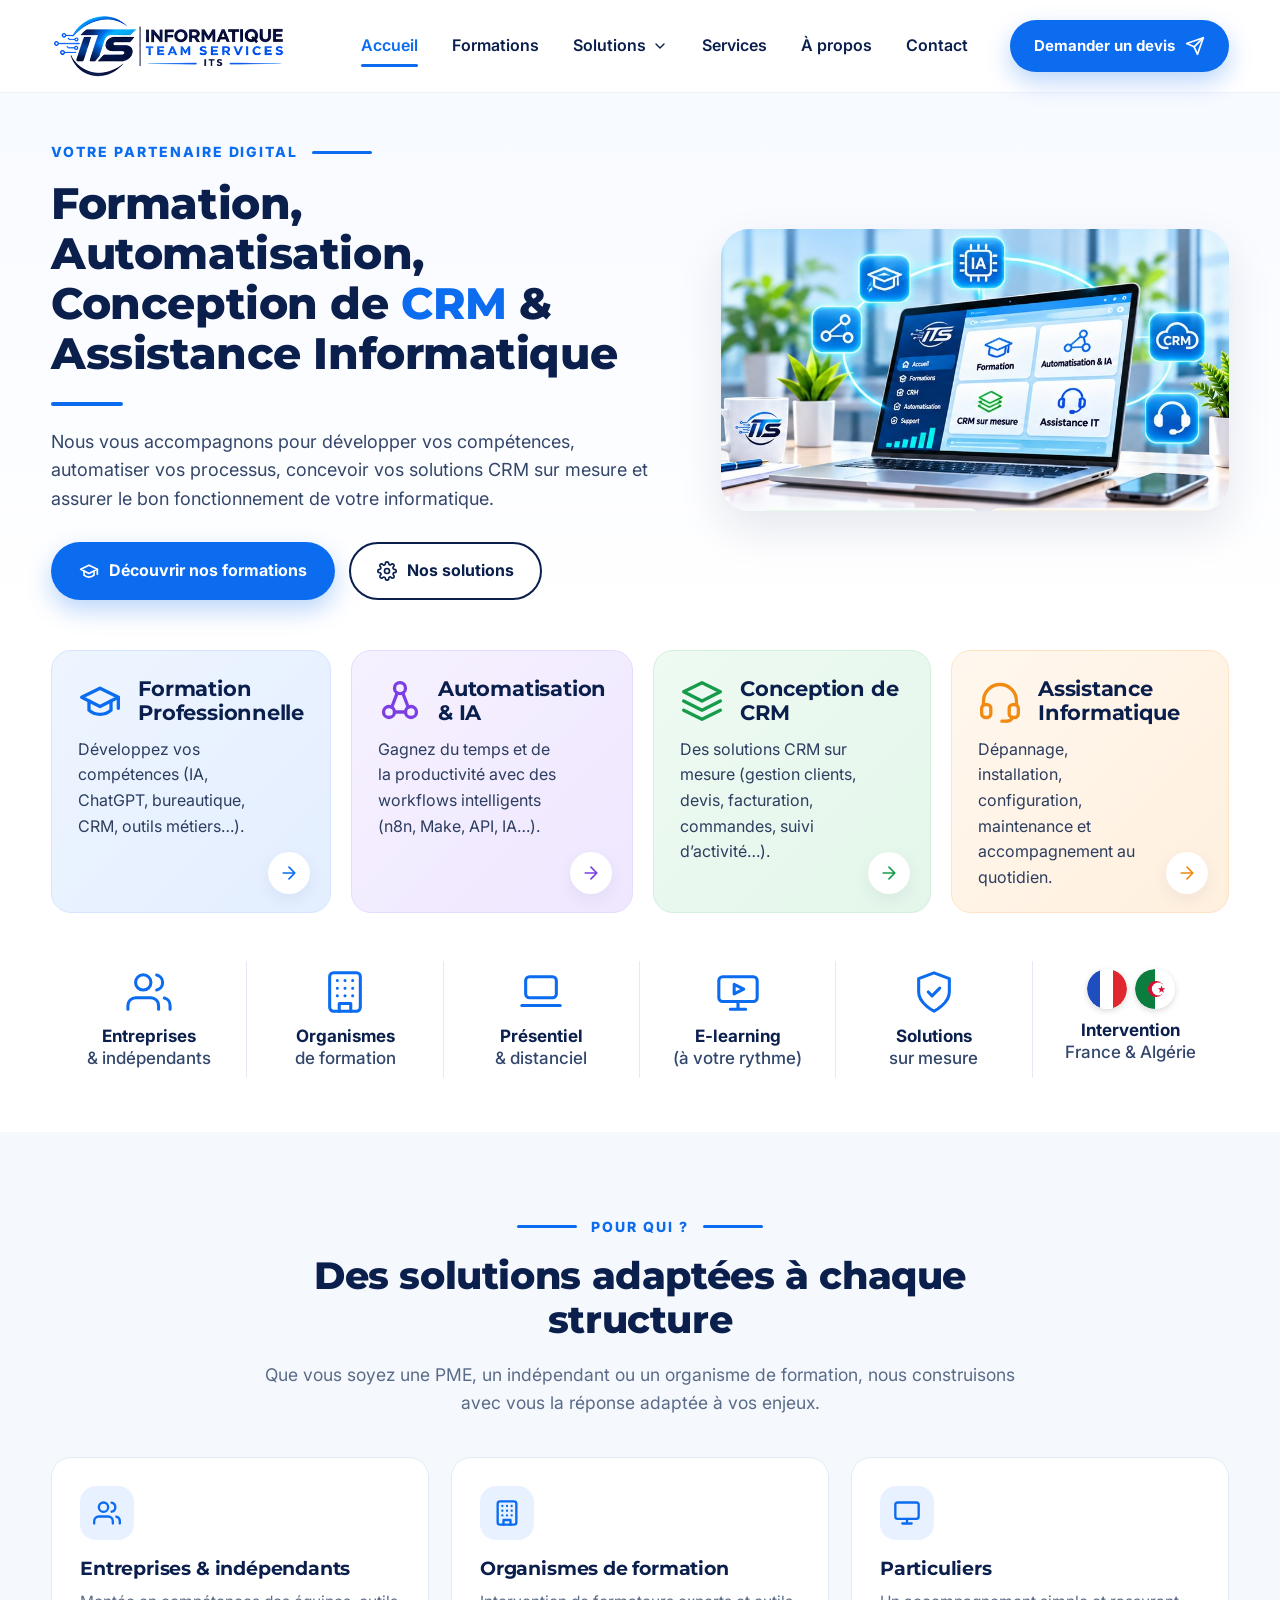
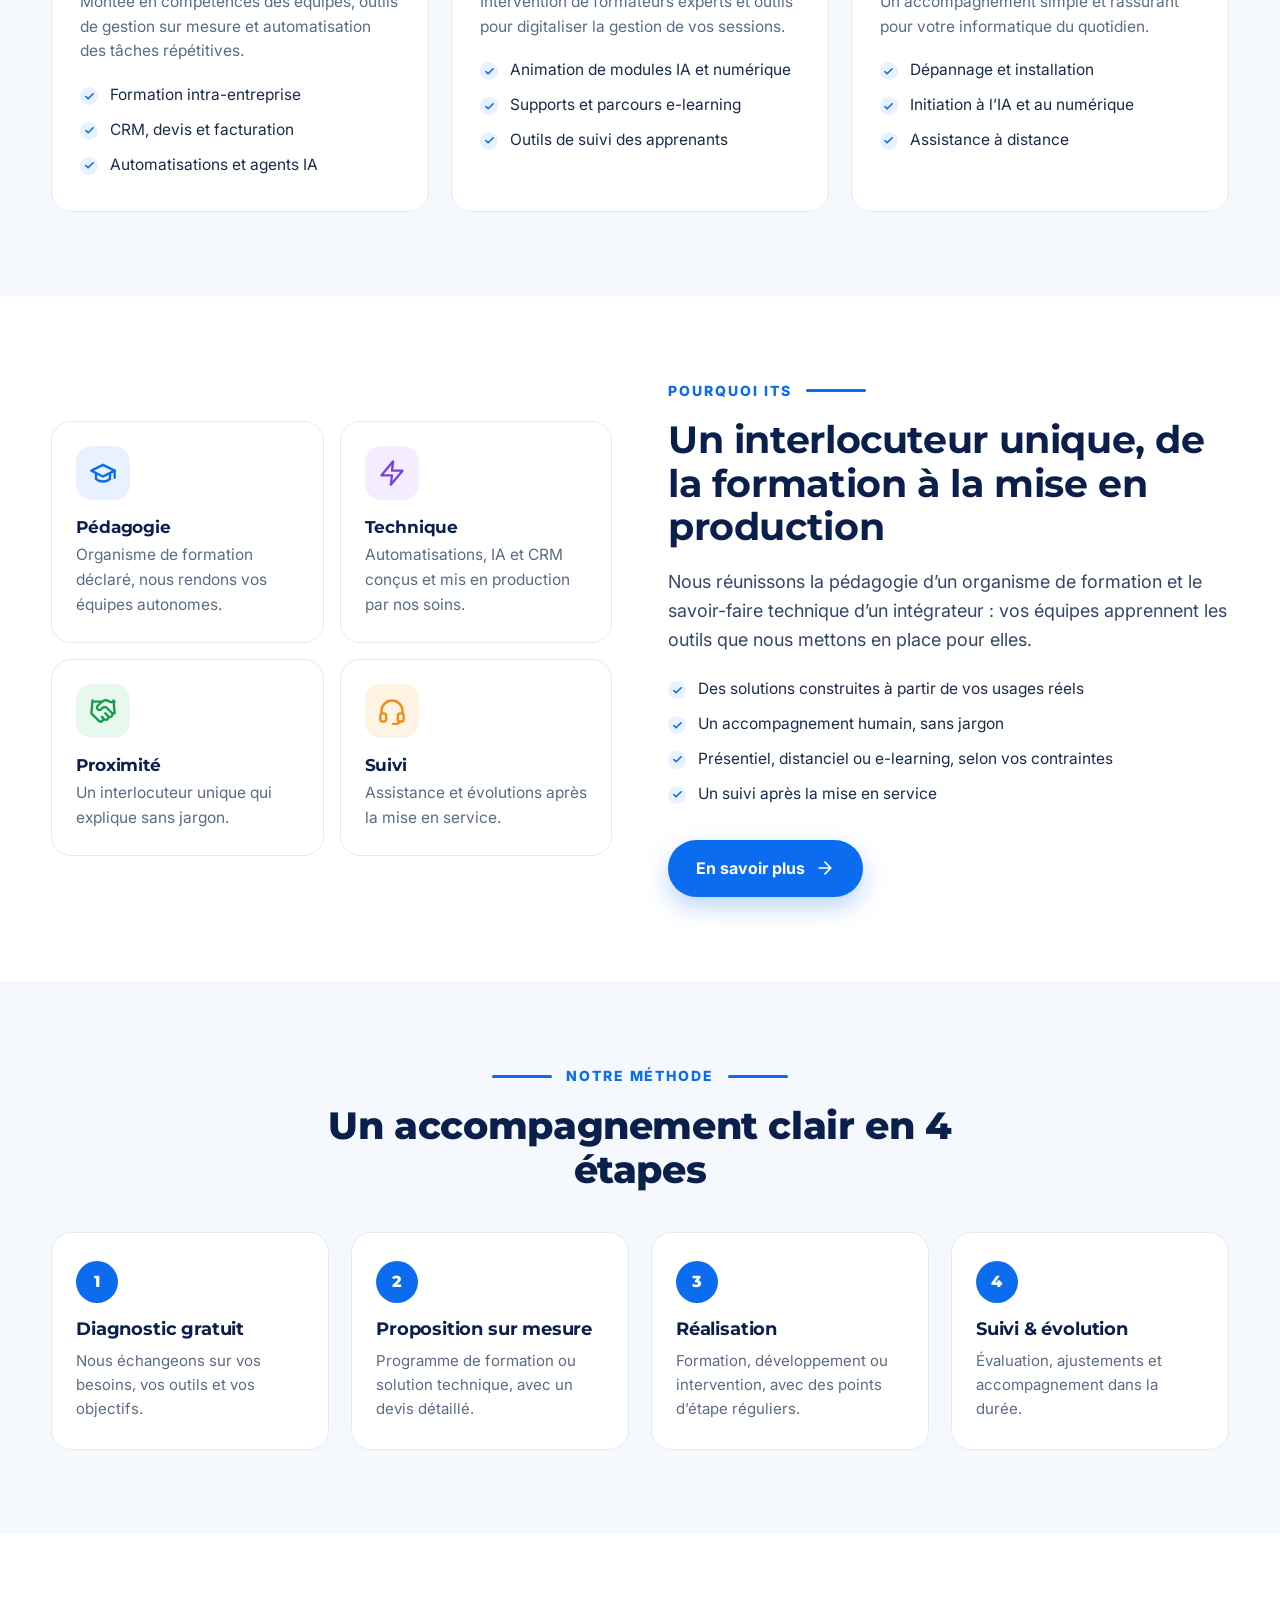
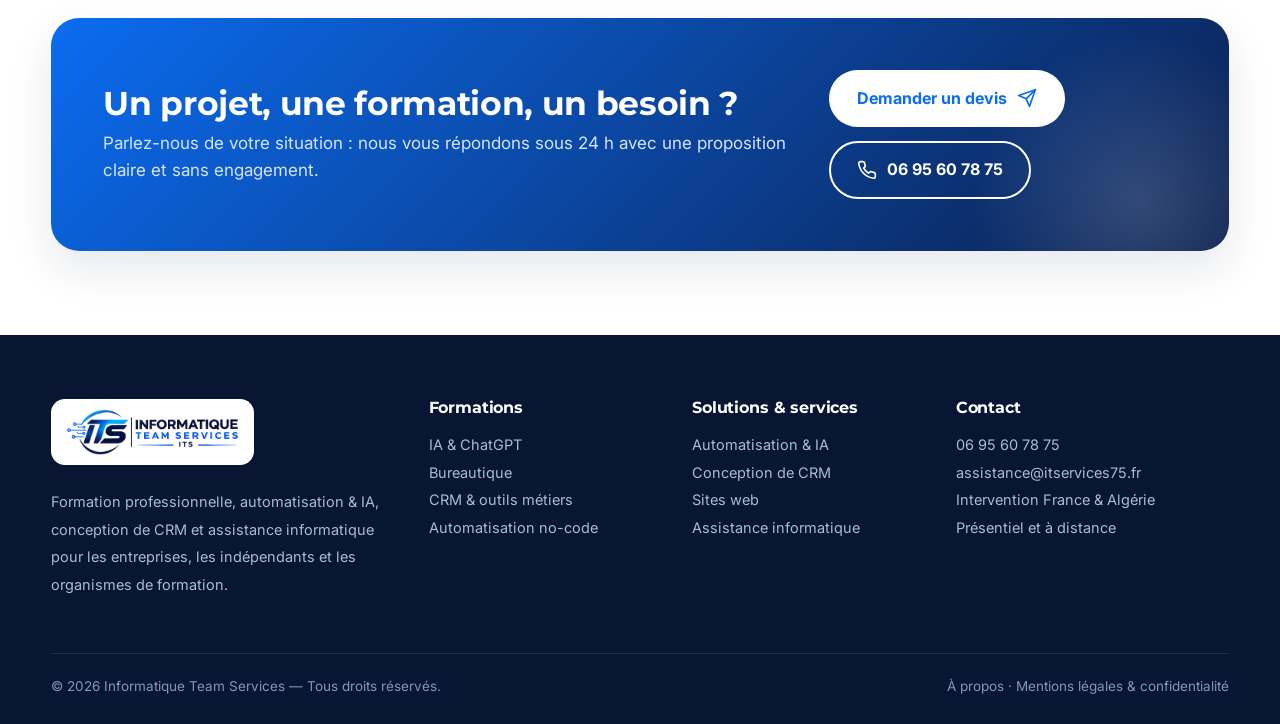
==== commit b8715548: "Nouveau site ITS d'après la maquette : accueil, formations, solutions, services, à propos, contact C" ====
--- a/site/index.html
+++ b/site/index.html
@@ -3,209 +3,104 @@
 <head>
 <meta charset="utf-8">
 <meta name="viewport" content="width=device-width,initial-scale=1">
-<title>ITS — Informatique Team Services | Formation & Solutions digitales</title>
-<meta name="description" content="ITS accompagne les entreprises en formation informatique, intelligence artificielle, sites web, CRM, automatisation et e-commerce.">
-<style>
-:root{
- --navy:#0b2545;--blue:#0877c9;--orange:#ff5a16;--orange2:#ff7a32;
- --bg:#f1f3f5;--white:#fff;--muted:#64748b;--line:#e5e9ef;
- --shadow:0 14px 40px rgba(11,37,69,.09);--radius:18px;
-}
-*{box-sizing:border-box}
-html{scroll-behavior:smooth}
-body{margin:0;font-family:Inter,Arial,Helvetica,sans-serif;background:var(--bg);color:var(--navy)}
-a{text-decoration:none;color:inherit}
-.container{width:min(1240px,92%);margin:auto}
-header{position:sticky;top:0;z-index:50;background:rgba(255,255,255,.96);backdrop-filter:blur(12px);border-bottom:1px solid #edf0f3}
-.header-inner{height:78px;display:flex;align-items:center;gap:28px}
-.brand img{width:250px;height:58px;object-fit:contain;object-position:left center;mix-blend-mode:multiply}
-nav{display:flex;gap:23px;align-items:center;margin-left:auto;font-size:14px;font-weight:700}
-nav a{padding:29px 0 24px;position:relative}
-nav a.active,nav a:hover{color:var(--orange)}
-nav a.active:after{content:"";position:absolute;left:0;right:0;bottom:17px;height:3px;background:var(--orange);border-radius:5px}
-.header-contact{display:flex;align-items:center;gap:16px;font-weight:800;white-space:nowrap}
-.phone{color:var(--navy)}
-.btn{display:inline-flex;align-items:center;justify-content:center;gap:9px;padding:14px 22px;border-radius:12px;font-weight:800;border:1px solid transparent;transition:.2s;cursor:pointer}
-.btn-orange{background:var(--orange);color:white;box-shadow:0 8px 20px rgba(255,90,22,.2)}
-.btn-orange:hover{background:#e94d0d;transform:translateY(-1px)}
-.btn-outline{background:#fff;border-color:#183452;color:#183452}
-.btn-outline:hover{border-color:var(--orange);color:var(--orange)}
-.hero{min-height:525px;background:#eef1f4;position:relative;overflow:hidden}
-.hero:before{content:"";position:absolute;inset:0;background:linear-gradient(90deg,#f2f4f6 0%,#f2f4f6 43%,rgba(242,244,246,.65) 56%,rgba(242,244,246,0) 72%)}
-.hero-grid{position:relative;z-index:2;min-height:525px;display:grid;grid-template-columns:48% 52%;align-items:center}
-.hero-copy{padding:55px 0}
-.kicker{display:inline-block;padding:8px 14px;background:#fff0e9;color:var(--orange);font-size:13px;font-weight:900;border-radius:99px;margin-bottom:18px}
-h1{font-size:54px;line-height:1.03;letter-spacing:-2.3px;margin:0 0 20px}
-.orange{color:var(--orange)}
-.lead{font-size:18px;line-height:1.55;color:#42536b;max-width:610px}
-.checks{display:flex;gap:18px;flex-wrap:wrap;margin:23px 0 27px;font-size:14px;font-weight:800}
-.checks span:before{content:"✓";display:inline-grid;place-items:center;width:24px;height:24px;border-radius:50%;background:#ffe8dc;color:var(--orange);margin-right:7px}
-.actions{display:flex;gap:13px;flex-wrap:wrap}
-.hero-photo{height:525px;background-image:url("hero-formation.jpg");background-size:cover;background-position:center;border-radius:32px 0 0 32px;box-shadow:-18px 0 40px rgba(11,37,69,.08)}
-.hero-bubble{position:absolute;right:3%;top:80px;background:#fff;border-radius:18px;padding:18px 22px;box-shadow:var(--shadow);font-weight:800;line-height:1.65}
-.hero-bubble b{color:var(--orange)}
-.hero-dots{position:absolute;left:50%;bottom:17px;transform:translateX(-50%);display:flex;gap:7px}
-.hero-dots i{display:block;width:9px;height:9px;border-radius:99px;background:#c8d0d9}.hero-dots i:first-child{width:28px;background:var(--orange)}
-.section{padding:55px 0;background:#fff}
-.section.alt{background:var(--bg)}
-.section-head{display:flex;align-items:end;justify-content:space-between;margin-bottom:24px}
-.section-head h2{font-size:31px;margin:0 0 6px}.section-head p{margin:0;color:var(--muted)}
-.link-orange{color:var(--orange);font-weight:800}
-.cards{display:grid;grid-template-columns:repeat(6,1fr);gap:14px}
-.card{background:#fff;border:1px solid var(--line);border-radius:17px;padding:21px;min-height:188px;box-shadow:0 5px 18px rgba(11,37,69,.035);transition:.2s}
-.card:hover{transform:translateY(-5px);box-shadow:var(--shadow)}
-.card:first-child{border:2px solid var(--orange)}
-.card .ico{font-size:29px;margin-bottom:14px}.card h3{font-size:17px;margin:0 0 8px}.card p{font-size:13px;color:var(--muted);line-height:1.45;margin:0}
-.stats{background:var(--navy);color:white;padding:24px 0}
-.stats-grid{display:grid;grid-template-columns:repeat(5,1fr);gap:20px}
-.stat{text-align:center;border-right:1px solid rgba(255,255,255,.2)}.stat:last-child{border:0}.stat strong{display:block;font-size:26px}.stat span{font-size:13px;color:#d4deea}
-.projects{display:grid;grid-template-columns:repeat(6,1fr);gap:14px}
-.project{background:#fff;border-radius:14px;overflow:hidden;border:1px solid var(--line)}
-.project .thumb{height:105px;background:linear-gradient(135deg,#e8eef5,#d7e0ea);display:grid;place-items:center;font-size:35px}
-.project .txt{padding:12px}.project strong{font-size:13px;display:block}.project span{font-size:11px;color:var(--muted)}
-.bottom-grid{display:grid;grid-template-columns:1fr 1fr;gap:18px;margin-top:22px}
-.why,.cta{background:#fff;border:1px solid var(--line);border-radius:18px;padding:24px}
-.why h2,.cta h2{margin:0 0 17px}
-.reasons{display:grid;grid-template-columns:repeat(5,1fr);gap:10px}
-.reason{background:#f8fafc;border-radius:13px;padding:17px 10px;text-align:center;font-size:12px;font-weight:800}
-.reason b{display:block;font-size:23px;margin-bottom:8px;color:var(--blue)}
-.cta{background:linear-gradient(115deg,#fff,#ffe6d9)}
-.cta p{color:#42536b;line-height:1.5;max-width:480px}
-footer{background:#071c34;color:#d8e3ee;padding:40px 0}
-.footer-grid{display:grid;grid-template-columns:2fr 1fr 1fr 1fr;gap:35px}
-footer h3{color:white;margin-top:0}footer p,footer li{font-size:13px;line-height:1.7;color:#b9c8d8}
-footer ul{list-style:none;padding:0;margin:0}
-.copyright{border-top:1px solid rgba(255,255,255,.12);margin-top:25px;padding-top:18px;font-size:12px;color:#9eb0c2}
-.mobile-menu{display:none}
-@media(max-width:1100px){
- nav{display:none}.mobile-menu{display:block;margin-left:auto;font-size:24px}
- .header-contact .phone{display:none}.cards{grid-template-columns:repeat(3,1fr)}.projects{grid-template-columns:repeat(3,1fr)}
- .hero-grid{grid-template-columns:1fr}.hero-photo{display:none}.hero:before{background:#f2f4f6}.hero-copy{padding:65px 0}
- .stats-grid{grid-template-columns:repeat(3,1fr)}.stat:nth-child(3){border:0}.footer-grid{grid-template-columns:1fr 1fr}
-}
-@media(max-width:650px){
- .brand img{width:190px;height:55px}.header-inner{height:68px}.header-contact .btn{padding:11px 13px;font-size:12px}
- h1{font-size:39px;letter-spacing:-1.3px}.lead{font-size:16px}.hero-copy{padding:45px 0}.checks{display:block}.checks span{display:block;margin:9px 0}
- .cards{grid-template-columns:1fr 1fr}.projects{grid-template-columns:1fr 1fr}.stats-grid{grid-template-columns:1fr 1fr}.stat{border:0}
- .bottom-grid{grid-template-columns:1fr}.reasons{grid-template-columns:repeat(2,1fr)}.footer-grid{grid-template-columns:1fr}
- .section{padding:42px 0}.section-head{display:block}.section-head .link-orange{display:block;margin-top:12px}
-}
-</style>
+<title>ITS — Informatique Team Services | Formation, Automatisation, CRM & Assistance informatique</title>
+<meta name="description" content="Formation professionnelle (IA, ChatGPT, bureautique, CRM), automatisation & IA (n8n, Make), conception de CRM sur mesure et assistance informatique. Présentiel, distanciel et e-learning, en France et en Algérie.">
+<link rel="canonical" href="__SITE_URL__/">
+<meta name="theme-color" content="#0b6cf0">
+<link rel="icon" type="image/png" href="favicon.png">
+<link rel="apple-touch-icon" href="apple-touch-icon.png">
+<meta property="og:type" content="website"><meta property="og:locale" content="fr_FR">
+<meta property="og:site_name" content="Informatique Team Services">
+<meta property="og:title" content="ITS — Informatique Team Services | Formation, Automatisation, CRM & Assistance informatique"><meta property="og:description" content="Formation professionnelle (IA, ChatGPT, bureautique, CRM), automatisation & IA (n8n, Make), conception de CRM sur mesure et assistance informatique. Présentiel, distanciel et e-learning, en France et en Algérie.">
+<meta property="og:url" content="__SITE_URL__/">
+<meta property="og:image" content="__SITE_URL__/hero-its.jpg"><meta name="twitter:card" content="summary_large_image">
+<link rel="preconnect" href="https://fonts.googleapis.com"><link rel="preconnect" href="https://fonts.gstatic.com" crossorigin>
+<link href="https://fonts.googleapis.com/css2?family=Inter:wght@400;500;600;700&family=Montserrat:wght@700;800&display=swap" rel="stylesheet">
+<link rel="stylesheet" href="assets/style.css">
+<script type="application/ld+json">{"@context":"https://schema.org","@type":"ProfessionalService","name":"Informatique Team Services","alternateName":"ITS","url":"__SITE_URL__/","logo":"__SITE_URL__/logo-its.png","image":"__SITE_URL__/hero-its.jpg","telephone":"+33695607875","email":"assistance@itservices75.fr","areaServed":[{"@type":"Country","name":"France"},{"@type":"Country","name":"Algérie"}],"description":"Formation professionnelle, automatisation et IA, conception de CRM et assistance informatique.","knowsAbout":["Formation IA","ChatGPT","Bureautique","CRM","Automatisation n8n","Make","Assistance informatique"]}</script>
 </head>
 <body>
-<header>
- <div class="container header-inner">
-  <a class="brand" href="#accueil"><img src="logo-its.jpg" alt="Informatique Team Services"></a>
-  <nav>
-   <a class="active" href="#accueil">Accueil</a>
-   <a href="#formation">Formation</a>
-   <a href="#services">Services</a>
-   <a href="#ia">Solutions IA</a>
-   <a href="#realisations">Réalisations</a>
-   <a href="#apropos">À propos</a>
-   <a href="#contact">Contact</a>
-  </nav>
-  <div class="header-contact">
-   <span class="phone">☎ 06 95 60 78 75</span>
-   <a class="btn btn-orange" href="#contact">Demander un devis →</a>
+<svg width="0" height="0" style="position:absolute" aria-hidden="true"><defs><symbol id="i-cap" viewBox="0 0 24 24"><path d="M22 10 12 5 2 10l10 5 10-5z"/><path d="M6 12v5c3 3 9 3 12 0v-5"/><path d="M22 10v6"/></symbol><symbol id="i-nodes" viewBox="0 0 24 24"><circle cx="6" cy="18" r="3"/><circle cx="18" cy="18" r="3"/><circle cx="12" cy="5" r="3"/><path d="M10.5 7.6 7.5 15.4M13.5 7.6l3 7.8M9 18h6"/></symbol><symbol id="i-layers" viewBox="0 0 24 24"><path d="m12 2 10 5-10 5L2 7z"/><path d="m2 12 10 5 10-5"/><path d="m2 17 10 5 10-5"/></symbol><symbol id="i-headset" viewBox="0 0 24 24"><path d="M3 14v-2a9 9 0 0 1 18 0v2"/><rect x="2" y="14" width="5" height="7" rx="2"/><rect x="17" y="14" width="5" height="7" rx="2"/><path d="M19 21a4 4 0 0 1-4 2h-2"/></symbol><symbol id="i-users" viewBox="0 0 24 24"><path d="M17 21v-2a4 4 0 0 0-4-4H5a4 4 0 0 0-4 4v2"/><circle cx="9" cy="7" r="4"/><path d="M23 21v-2a4 4 0 0 0-3-3.9M16 3.1a4 4 0 0 1 0 7.8"/></symbol><symbol id="i-building" viewBox="0 0 24 24"><rect x="4" y="2" width="16" height="20" rx="2"/><path d="M9 22v-4h6v4M8 6h.01M12 6h.01M16 6h.01M8 10h.01M12 10h.01M16 10h.01M8 14h.01M12 14h.01M16 14h.01"/></symbol><symbol id="i-laptop" viewBox="0 0 24 24"><rect x="4" y="4" width="16" height="11" rx="2"/><path d="M2 19h20"/></symbol><symbol id="i-play" viewBox="0 0 24 24"><rect x="2" y="4" width="20" height="13" rx="2"/><path d="m10 8 5 2.5-5 2.5z"/><path d="M8 21h8M12 17v4"/></symbol><symbol id="i-shield" viewBox="0 0 24 24"><path d="M12 22s8-4 8-10V5l-8-3-8 3v7c0 6 8 10 8 10z"/><path d="m9 12 2 2 4-4"/></symbol><symbol id="i-arrow" viewBox="0 0 24 24"><path d="M5 12h14M12 5l7 7-7 7"/></symbol><symbol id="i-send" viewBox="0 0 24 24"><path d="m22 2-7 20-4-9-9-4z"/><path d="M22 2 11 13"/></symbol><symbol id="i-gear" viewBox="0 0 24 24"><circle cx="12" cy="12" r="3"/><path d="M19.4 15a1.7 1.7 0 0 0 .3 1.8l.1.1a2 2 0 1 1-2.8 2.8l-.1-.1a1.7 1.7 0 0 0-1.8-.3 1.7 1.7 0 0 0-1 1.5V21a2 2 0 1 1-4 0v-.1a1.7 1.7 0 0 0-1.1-1.5 1.7 1.7 0 0 0-1.8.3l-.1.1a2 2 0 1 1-2.8-2.8l.1-.1a1.7 1.7 0 0 0 .3-1.8 1.7 1.7 0 0 0-1.5-1H3a2 2 0 1 1 0-4h.1a1.7 1.7 0 0 0 1.5-1.1 1.7 1.7 0 0 0-.3-1.8l-.1-.1a2 2 0 1 1 2.8-2.8l.1.1a1.7 1.7 0 0 0 1.8.3H9a1.7 1.7 0 0 0 1-1.5V3a2 2 0 1 1 4 0v.1a1.7 1.7 0 0 0 1 1.5 1.7 1.7 0 0 0 1.8-.3l.1-.1a2 2 0 1 1 2.8 2.8l-.1.1a1.7 1.7 0 0 0-.3 1.8V9a1.7 1.7 0 0 0 1.5 1H21a2 2 0 1 1 0 4h-.1a1.7 1.7 0 0 0-1.5 1z"/></symbol><symbol id="i-chev" viewBox="0 0 24 24"><path d="m6 9 6 6 6-6"/></symbol><symbol id="i-menu" viewBox="0 0 24 24"><path d="M4 6h16M4 12h16M4 18h16"/></symbol><symbol id="i-x" viewBox="0 0 24 24"><path d="M18 6 6 18M6 6l12 12"/></symbol><symbol id="i-phone" viewBox="0 0 24 24"><path d="M22 16.9v3a2 2 0 0 1-2.2 2 19.8 19.8 0 0 1-8.6-3.1 19.5 19.5 0 0 1-6-6A19.8 19.8 0 0 1 2.1 4.2 2 2 0 0 1 4.1 2h3a2 2 0 0 1 2 1.7c.1.9.4 1.8.7 2.7a2 2 0 0 1-.5 2.1L8 9.8a16 16 0 0 0 6 6l1.3-1.3a2 2 0 0 1 2.1-.4c.9.3 1.8.6 2.7.7a2 2 0 0 1 1.7 2z"/></symbol><symbol id="i-mail" viewBox="0 0 24 24"><rect x="2" y="4" width="20" height="16" rx="2"/><path d="m22 7-10 6L2 7"/></symbol><symbol id="i-pin" viewBox="0 0 24 24"><path d="M20 10c0 6-8 12-8 12s-8-6-8-12a8 8 0 0 1 16 0z"/><circle cx="12" cy="10" r="3"/></symbol><symbol id="i-clock" viewBox="0 0 24 24"><circle cx="12" cy="12" r="10"/><path d="M12 6v6l4 2"/></symbol><symbol id="i-bot" viewBox="0 0 24 24"><rect x="3" y="8" width="18" height="12" rx="3"/><path d="M12 8V4M8 4h8M9 14h.01M15 14h.01"/></symbol><symbol id="i-zap" viewBox="0 0 24 24"><path d="M13 2 3 14h9l-1 8 10-12h-9l1-8z"/></symbol><symbol id="i-globe" viewBox="0 0 24 24"><circle cx="12" cy="12" r="10"/><path d="M2 12h20M12 2a15.3 15.3 0 0 1 4 10 15.3 15.3 0 0 1-4 10 15.3 15.3 0 0 1-4-10 15.3 15.3 0 0 1 4-10z"/></symbol><symbol id="i-wrench" viewBox="0 0 24 24"><path d="M14.7 6.3a1 1 0 0 0 0 1.4l1.6 1.6a1 1 0 0 0 1.4 0l3.8-3.8a6 6 0 0 1-7.9 7.9l-6.9 6.9a2.1 2.1 0 0 1-3-3l6.9-6.9a6 6 0 0 1 7.9-7.9z"/></symbol><symbol id="i-download" viewBox="0 0 24 24"><path d="M21 15v4a2 2 0 0 1-2 2H5a2 2 0 0 1-2-2v-4M7 10l5 5 5-5M12 15V3"/></symbol><symbol id="i-wifi" viewBox="0 0 24 24"><path d="M5 12.6a10 10 0 0 1 14 0M1.4 9a15 15 0 0 1 21.2 0M8.5 16.1a5 5 0 0 1 7 0M12 20h.01"/></symbol><symbol id="i-chart" viewBox="0 0 24 24"><path d="M3 3v18h18"/><path d="m7 15 4-4 3 3 5-6"/></symbol><symbol id="i-doc" viewBox="0 0 24 24"><path d="M14 2H6a2 2 0 0 0-2 2v16a2 2 0 0 0 2 2h12a2 2 0 0 0 2-2V8z"/><path d="M14 2v6h6M8 13h8M8 17h5"/></symbol><symbol id="i-target" viewBox="0 0 24 24"><circle cx="12" cy="12" r="10"/><circle cx="12" cy="12" r="6"/><circle cx="12" cy="12" r="2"/></symbol><symbol id="i-spark" viewBox="0 0 24 24"><path d="M12 3l1.9 5.8L20 11l-6.1 2.2L12 19l-1.9-5.8L4 11l6.1-2.2z"/></symbol><symbol id="i-handshake" viewBox="0 0 24 24"><path d="m11 17 2 2a1 1 0 1 0 3-3"/><path d="m14 14 2.5 2.5a1 1 0 1 0 3-3l-3.9-3.9a3 3 0 0 0-4.2 0l-.9.9a1 1 0 1 1-3-3l2.8-2.8a5.8 5.8 0 0 1 7.1-.9l.5.3a2 2 0 0 0 1.4.3L22 4"/><path d="m21 3 1 11h-2M3 3 2 14l6.5 6.5a1 1 0 1 0 3-3M3 4h8"/></symbol><symbol id="i-lock" viewBox="0 0 24 24"><rect x="3" y="11" width="18" height="11" rx="2"/><path d="M7 11V7a5 5 0 0 1 10 0v4"/></symbol><symbol id="i-monitor" viewBox="0 0 24 24"><rect x="2" y="3" width="20" height="14" rx="2"/><path d="M8 21h8M12 17v4"/></symbol></defs></svg>
+<a class="skip" href="#main">Aller au contenu</a>
+<header class="site">
+ <div class="container hdr">
+  <a class="brand" href="index.html" aria-label="Informatique Team Services — accueil"><img src="logo-its.png" alt="Informatique Team Services — ITS" width="236" height="62"></a>
+  <nav class="main" aria-label="Navigation principale"><a href="index.html" class="active" aria-current="page">Accueil</a><a href="formations.html">Formations</a><div class="dd"><button aria-expanded="false" aria-haspopup="true">Solutions <svg class="ic" aria-hidden="true"><use href="#i-chev"/></svg></button><div class="dd-menu"><a href="solutions.html#automatisation"><svg class="ic" aria-hidden="true"><use href="#i-nodes"/></svg><span><strong>Automatisation & IA</strong><small>Workflows, agents IA, chatbots</small></span></a><a href="solutions.html#crm"><svg class="ic" aria-hidden="true"><use href="#i-layers"/></svg><span><strong>Conception de CRM</strong><small>Clients, devis, facturation, suivi</small></span></a><a href="solutions.html#web"><svg class="ic" aria-hidden="true"><use href="#i-globe"/></svg><span><strong>Sites web & outils</strong><small>Sites vitrines, espaces clients</small></span></a></div></div><a href="services.html">Services</a><a href="a-propos.html">À propos</a><a href="contact.html">Contact</a></nav>
+  <a class="btn btn-blue" href="contact.html">Demander un devis <svg class="ic" aria-hidden="true"><use href="#i-send"/></svg></a>
+  <button class="burger" aria-label="Ouvrir le menu" aria-expanded="false" aria-controls="drawer"><svg class="ic" aria-hidden="true"><use href="#i-menu"/></svg></button>
+ </div>
+ <div class="drawer" id="drawer"><a href="index.html">Accueil</a><a href="formations.html">Formations</a><a href="solutions.html">Solutions</a><a class="sub" href="solutions.html#automatisation">Automatisation & IA</a><a class="sub" href="solutions.html#crm">Conception de CRM</a><a class="sub" href="solutions.html#web">Sites web & outils</a><a href="services.html">Services</a><a href="a-propos.html">À propos</a><a href="contact.html">Contact</a><a class="btn btn-blue" href="contact.html">Demander un devis <svg class="ic" aria-hidden="true"><use href="#i-send"/></svg></a></div>
+</header>
+<main id="main">
+<section class="hero"><div class="container hero-grid">
+ <div>
+  <div class="eyebrow">Votre partenaire digital</div>
+  <h1>Formation, Automatisation, Conception de <span class="blue">CRM</span> &amp; Assistance Informatique</h1>
+  <p class="lead">Nous vous accompagnons pour développer vos compétences, automatiser vos processus, concevoir vos solutions CRM sur mesure et assurer le bon fonctionnement de votre informatique.</p>
+  <div class="actions"><a class="btn btn-blue" href="formations.html"><svg class="ic" aria-hidden="true"><use href="#i-cap"/></svg>Découvrir nos formations</a><a class="btn btn-line" href="solutions.html"><svg class="ic" aria-hidden="true"><use href="#i-gear"/></svg>Nos solutions</a></div>
+ </div>
+ <div class="hero-img"><img src="hero-its.jpg" alt="Ordinateur portable affichant la plateforme ITS : formation, automatisation & IA, CRM sur mesure et assistance IT" width="882" height="490" fetchpriority="high"></div>
+</div></section>
+
+<section aria-label="Nos domaines"><div class="container services4"><a class="svc c-blue" href="formations.html"><div class="top"><svg class="ic" aria-hidden="true"><use href="#i-cap"/></svg><h3>Formation Professionnelle</h3></div><p>Développez vos compétences (IA, ChatGPT, bureautique, CRM, outils métiers…).</p><span class="go"><svg class="ic" aria-hidden="true"><use href="#i-arrow"/></svg></span></a><a class="svc c-violet" href="solutions.html#automatisation"><div class="top"><svg class="ic" aria-hidden="true"><use href="#i-nodes"/></svg><h3>Automatisation & IA</h3></div><p>Gagnez du temps et de la productivité avec des workflows intelligents (n8n, Make, API, IA…).</p><span class="go"><svg class="ic" aria-hidden="true"><use href="#i-arrow"/></svg></span></a><a class="svc c-green" href="solutions.html#crm"><div class="top"><svg class="ic" aria-hidden="true"><use href="#i-layers"/></svg><h3>Conception de CRM</h3></div><p>Des solutions CRM sur mesure (gestion clients, devis, facturation, commandes, suivi d’activité…).</p><span class="go"><svg class="ic" aria-hidden="true"><use href="#i-arrow"/></svg></span></a><a class="svc c-orange" href="services.html"><div class="top"><svg class="ic" aria-hidden="true"><use href="#i-headset"/></svg><h3>Assistance Informatique</h3></div><p>Dépannage, installation, configuration, maintenance et accompagnement au quotidien.</p><span class="go"><svg class="ic" aria-hidden="true"><use href="#i-arrow"/></svg></span></a></div></section>
+<section aria-label="Nos atouts"><div class="container perks"><div class="perk"><svg class="ic" aria-hidden="true"><use href="#i-users"/></svg>Entreprises<span>& indépendants</span></div><div class="perk"><svg class="ic" aria-hidden="true"><use href="#i-building"/></svg>Organismes<span>de formation</span></div><div class="perk"><svg class="ic" aria-hidden="true"><use href="#i-laptop"/></svg>Présentiel<span>& distanciel</span></div><div class="perk"><svg class="ic" aria-hidden="true"><use href="#i-play"/></svg>E-learning<span>(à votre rythme)</span></div><div class="perk"><svg class="ic" aria-hidden="true"><use href="#i-shield"/></svg>Solutions<span>sur mesure</span></div><div class="perk"><div class="flags"><svg viewBox="0 0 40 40" aria-label="France"><clipPath id="cf"><circle cx="20" cy="20" r="20"/></clipPath><g clip-path="url(#cf)"><rect width="14" height="40" fill="#1f4fbf"/><rect x="13" width="14" height="40" fill="#fff"/><rect x="26" width="14" height="40" fill="#e0262f"/></g></svg><svg viewBox="0 0 40 40" aria-label="Algérie"><clipPath id="cd"><circle cx="20" cy="20" r="20"/></clipPath><g clip-path="url(#cd)"><rect width="20" height="40" fill="#0b7d3e"/><rect x="20" width="20" height="40" fill="#fff"/><circle cx="21" cy="20" r="8" fill="#d21034"/><circle cx="23.2" cy="20" r="6.4" fill="#fff"/><path d="m26.5 16.6 1 2.6 2.8.1-2.2 1.7.8 2.7-2.4-1.6-2.3 1.6.8-2.7-2.2-1.7 2.8-.1z" fill="#d21034"/></g></svg></div>Intervention<span>France & Algérie</span></div></div></section>
+
+<section class="section alt"><div class="container">
+ <div class="head center"><div class="eyebrow">Pour qui ?</div><h2>Des solutions adaptées à chaque structure</h2><p>Que vous soyez une PME, un indépendant ou un organisme de formation, nous construisons avec vous la réponse adaptée à vos enjeux.</p></div>
+ <div class="grid3">
+  <div class="card"><div class="badge"><svg class="ic" aria-hidden="true"><use href="#i-users"/></svg></div><h3>Entreprises & indépendants</h3><p>Montée en compétences des équipes, outils de gestion sur mesure et automatisation des tâches répétitives.</p><ul class="checks"><li>Formation intra-entreprise</li><li>CRM, devis et facturation</li><li>Automatisations et agents IA</li></ul></div>
+  <div class="card"><div class="badge"><svg class="ic" aria-hidden="true"><use href="#i-building"/></svg></div><h3>Organismes de formation</h3><p>Intervention de formateurs experts et outils pour digitaliser la gestion de vos sessions.</p><ul class="checks"><li>Animation de modules IA et numérique</li><li>Supports et parcours e-learning</li><li>Outils de suivi des apprenants</li></ul></div>
+  <div class="card"><div class="badge"><svg class="ic" aria-hidden="true"><use href="#i-monitor"/></svg></div><h3>Particuliers</h3><p>Un accompagnement simple et rassurant pour votre informatique du quotidien.</p><ul class="checks"><li>Dépannage et installation</li><li>Initiation à l’IA et au numérique</li><li>Assistance à distance</li></ul></div>
+ </div>
+</div></section>
+
+<section class="section"><div class="container split">
+ <div class="why">
+  <div class="card"><div class="badge"><svg class="ic" aria-hidden="true"><use href="#i-cap"/></svg></div><h3>Pédagogie</h3><p>Organisme de formation déclaré, nous rendons vos équipes autonomes.</p></div>
+  <div class="card"><div class="badge" style="background:var(--violet-l);color:var(--violet)"><svg class="ic" aria-hidden="true"><use href="#i-zap"/></svg></div><h3>Technique</h3><p>Automatisations, IA et CRM conçus et mis en production par nos soins.</p></div>
+  <div class="card"><div class="badge" style="background:var(--green-l);color:var(--green)"><svg class="ic" aria-hidden="true"><use href="#i-handshake"/></svg></div><h3>Proximité</h3><p>Un interlocuteur unique qui explique sans jargon.</p></div>
+  <div class="card"><div class="badge" style="background:var(--orange-l);color:var(--orange)"><svg class="ic" aria-hidden="true"><use href="#i-headset"/></svg></div><h3>Suivi</h3><p>Assistance et évolutions après la mise en service.</p></div>
+ </div>
+ <div>
+  <div class="eyebrow">Pourquoi ITS</div>
+  <h2 style="font-size:clamp(28px,3vw,38px)">Un interlocuteur unique, de la formation à la mise en production</h2>
+  <p class="lead">Nous réunissons la pédagogie d’un organisme de formation et le savoir-faire technique d’un intégrateur : vos équipes apprennent les outils que nous mettons en place pour elles.</p>
+  <ul class="checks"><li>Des solutions construites à partir de vos usages réels</li><li>Un accompagnement humain, sans jargon</li><li>Présentiel, distanciel ou e-learning, selon vos contraintes</li><li>Un suivi après la mise en service</li></ul>
+  <div class="actions"><a class="btn btn-blue" href="a-propos.html">En savoir plus <svg class="ic" aria-hidden="true"><use href="#i-arrow"/></svg></a></div>
+ </div>
+</div></section>
+
+<section class="section alt"><div class="container">
+ <div class="head center"><div class="eyebrow">Notre méthode</div><h2>Un accompagnement clair en 4 étapes</h2></div>
+ <div class="steps">
+  <div class="step"><h3>Diagnostic gratuit</h3><p>Nous échangeons sur vos besoins, vos outils et vos objectifs.</p></div>
+  <div class="step"><h3>Proposition sur mesure</h3><p>Programme de formation ou solution technique, avec un devis détaillé.</p></div>
+  <div class="step"><h3>Réalisation</h3><p>Formation, développement ou intervention, avec des points d’étape réguliers.</p></div>
+  <div class="step"><h3>Suivi & évolution</h3><p>Évaluation, ajustements et accompagnement dans la durée.</p></div>
+ </div>
+</div></section>
+<section class="section"><div class="container"><div class="cta">
+ <div><h2>Un projet, une formation, un besoin ?</h2><p>Parlez-nous de votre situation : nous vous répondons sous 24 h avec une proposition claire et sans engagement.</p></div>
+ <div class="actions"><a class="btn btn-white" href="contact.html">Demander un devis <svg class="ic" aria-hidden="true"><use href="#i-send"/></svg></a><a class="btn btn-line" style="background:transparent;color:#fff;border-color:#fff" href="tel:+33695607875"><svg class="ic" aria-hidden="true"><use href="#i-phone"/></svg>06 95 60 78 75</a></div>
+</div></div></section>
+</main>
+<footer class="site">
+ <div class="container">
+  <div class="fgrid4">
+   <div><span class="flogo"><img src="logo-its.png" alt="Informatique Team Services" width="175" height="46" loading="lazy"></span>
+    <p>Formation professionnelle, automatisation & IA, conception de CRM et assistance informatique pour les entreprises, les indépendants et les organismes de formation.</p></div>
+   <div><h4>Formations</h4><ul>
+    <li><a href="formations.html#ia">IA & ChatGPT</a></li><li><a href="formations.html#bureautique">Bureautique</a></li>
+    <li><a href="formations.html#crm">CRM & outils métiers</a></li><li><a href="formations.html#automatisation">Automatisation no-code</a></li></ul></div>
+   <div><h4>Solutions & services</h4><ul>
+    <li><a href="solutions.html#automatisation">Automatisation & IA</a></li><li><a href="solutions.html#crm">Conception de CRM</a></li>
+    <li><a href="solutions.html#web">Sites web</a></li><li><a href="services.html">Assistance informatique</a></li></ul></div>
+   <div><h4>Contact</h4><p><a href="tel:+33695607875">06 95 60 78 75</a><br><a href="mailto:assistance@itservices75.fr">assistance@itservices75.fr</a><br>Intervention France & Algérie<br>Présentiel et à distance</p></div>
   </div>
-  <div class="mobile-menu">☰</div>
- </div>
-</header>
-
-<main>
-<section class="hero" id="accueil">
- <div class="container hero-grid">
-  <div class="hero-copy">
-   <span class="kicker">VOTRE PARTENAIRE FORMATION</span>
-   <h1><span class="orange">Formez</span> vos équipes<br>aux outils d’aujourd’hui</h1>
-   <p class="lead">Des formations pratiques en informatique, IA et outils numériques pour développer les compétences de votre entreprise.</p>
-   <div class="checks">
-    <span>Formations sur mesure</span><span>En présentiel ou à distance</span><span>Suivi personnalisé</span>
-   </div>
-   <div class="actions">
-    <a class="btn btn-orange" href="#formation">🎓 Découvrir nos formations →</a>
-    <a class="btn btn-outline" href="#realisations">▶ Voir la présentation</a>
-   </div>
-  </div>
-  <div class="hero-photo"></div>
- </div>
- <div class="hero-bubble">🤖 <b>Intelligence Artificielle</b><br>⚙️ Automatisation<br>💻 Outils numériques</div>
- <div class="hero-dots"><i></i><i></i><i></i></div>
-</section>
-
-<section class="section" id="formation">
- <div class="container">
-  <div class="section-head">
-   <div><h2>Nos principales prestations</h2><p>Des solutions complètes pour répondre aux besoins de votre entreprise</p></div>
-   <a class="link-orange" href="#services">Voir tous nos services →</a>
-  </div>
-  <div class="cards" id="services">
-   <article class="card"><div class="ico">🎓</div><h3>Formation</h3><p>Formations en informatique, IA et outils numériques.</p></article>
-   <article class="card"><div class="ico">🌐</div><h3>Sites web professionnels</h3><p>Sites vitrines, e-commerce et solutions sur mesure.</p></article>
-   <article class="card"><div class="ico">🗄️</div><h3>CRM & gestion client</h3><p>Suivi client, devis, facturation et espace client.</p></article>
-   <article class="card" id="ia"><div class="ico">🤖</div><h3>Agents IA</h3><p>Automatisation de vos tâches et assistants IA.</p></article>
-   <article class="card"><div class="ico">⚙️</div><h3>Automatisation</h3><p>Gagnez du temps avec des processus automatisés.</p></article>
-   <article class="card"><div class="ico">🛒</div><h3>E-commerce</h3><p>Boutiques en ligne performantes.</p></article>
-  </div>
- </div>
-</section>
-
-<section class="stats">
- <div class="container stats-grid">
-  <div class="stat"><strong>+100</strong><span>Projets réalisés</span></div>
-  <div class="stat"><strong>+50</strong><span>Clients accompagnés</span></div>
-  <div class="stat"><strong>5 ans+</strong><span>D’expérience</span></div>
-  <div class="stat"><strong>100%</strong><span>Accompagnement</span></div>
-  <div class="stat"><strong>Île-de-France</strong><span>et à distance</span></div>
- </div>
-</section>
-
-<section class="section alt" id="realisations">
- <div class="container">
-  <div class="section-head">
-   <div><h2>Quelques-unes de nos réalisations</h2><p>Des projets concrets pour des entreprises de différents secteurs</p></div>
-   <a class="link-orange" href="#contact">Voir toutes nos réalisations →</a>
-  </div>
-  <div class="projects">
-   <div class="project"><div class="thumb">🛍️</div><div class="txt"><strong>Site e-commerce</strong><span>Mode & accessoires</span></div></div>
-   <div class="project"><div class="thumb">🗂️</div><div class="txt"><strong>CRM sur mesure</strong><span>Gestion clientèle</span></div></div>
-   <div class="project"><div class="thumb">🍔</div><div class="txt"><strong>Site vitrine</strong><span>Restaurant</span></div></div>
-   <div class="project"><div class="thumb">📱</div><div class="txt"><strong>Application métier</strong><span>Suivi de production</span></div></div>
-   <div class="project"><div class="thumb">🖨️</div><div class="txt"><strong>Site vitrine</strong><span>Imprimerie numérique</span></div></div>
-   <div class="project"><div class="thumb">🔗</div><div class="txt"><strong>Automatisation IA</strong><span>Gestion des emails</span></div></div>
-  </div>
-  <div class="bottom-grid">
-   <div class="why" id="apropos">
-    <h2>Pourquoi choisir ITS ?</h2>
-    <div class="reasons">
-     <div class="reason"><b>◆</b>Expertise polyvalente</div>
-     <div class="reason"><b>⚙</b>Solutions sur mesure</div>
-     <div class="reason"><b>👥</b>Accompagnement humain</div>
-     <div class="reason"><b>▥</b>Résultats concrets</div>
-     <div class="reason"><b>✓</b>Fiabilité et sécurité</div>
-    </div>
-   </div>
-   <div class="cta" id="contact">
-    <h2><span class="orange">Un projet ? Parlons-en !</span></h2>
-    <p>Nous vous accompagnons pour définir la meilleure solution adaptée à vos besoins, de la formation au déploiement.</p>
-    <a class="btn btn-orange" href="mailto:assistance@itservices75.fr">✉ Demander un devis →</a>
-   </div>
-  </div>
- </div>
-</section>
-</main>
-
-<footer>
- <div class="container">
-  <div class="footer-grid">
-   <div><h3>Informatique Team Services</h3><p>Formation, solutions digitales, IA, CRM, automatisation et accompagnement des entreprises.</p></div>
-   <div><h3>Navigation</h3><ul><li>Formation</li><li>Services</li><li>Réalisations</li></ul></div>
-   <div><h3>Solutions</h3><ul><li>Sites web</li><li>CRM</li><li>Agents IA</li><li>Automatisation</li></ul></div>
-   <div><h3>Contact</h3><p>06 95 60 78 75<br>assistance@itservices75.fr<br>Île-de-France & à distance</p></div>
-  </div>
-  <div class="copyright">© 2026 Informatique Team Services — Tous droits réservés.</div>
+  <div class="copy"><span>© <span id="y">2026</span> Informatique Team Services — Tous droits réservés.</span><span><a href="a-propos.html">À propos</a> · <a href="mentions-legales.html">Mentions légales & confidentialité</a></span></div>
  </div>
 </footer>
+<div class="mbar"><a class="btn btn-line" href="tel:+33695607875"><svg class="ic" aria-hidden="true"><use href="#i-phone"/></svg>Appeler</a><a class="btn btn-blue" href="contact.html">Demander un devis</a></div>
+<script src="assets/main.js" defer></script>
 </body>
-</html>+</html>
--- a/site/assets/style.css
+++ b/site/assets/style.css
@@ -0,0 +1,243 @@
+/* Informatique Team Services — feuille de style commune */
+:root{
+  --blue:#0b6cf0;--blue-d:#0752c4;--blue-l:#e8f1ff;
+  --navy:#0b1f4d;--text:#1a2b4c;--muted:#5a6b88;--line:#e4eaf3;--bg:#f5f8fd;
+  --violet:#7b3fe4;--violet-l:#f3edff;--green:#169b4b;--green-l:#e9f8ef;--orange:#f08a12;--orange-l:#fff3e4;
+  --shadow:0 18px 45px rgba(11,31,77,.10);--shadow-s:0 6px 18px rgba(11,31,77,.06);--r:20px;
+}
+*{box-sizing:border-box}
+html{scroll-behavior:smooth;scroll-padding-top:96px}
+body{margin:0;font-family:Inter,system-ui,-apple-system,"Segoe UI",Arial,sans-serif;color:var(--text);background:#fff;line-height:1.6;-webkit-font-smoothing:antialiased}
+img{max-width:100%;height:auto;display:block}
+a{color:inherit;text-decoration:none}
+h1,h2,h3,h4{font-family:Montserrat,Inter,sans-serif;color:var(--navy);line-height:1.15;margin:0 0 .5em;letter-spacing:-.01em}
+p{margin:0 0 1em}
+:focus-visible{outline:3px solid var(--blue);outline-offset:3px;border-radius:6px}
+.container{width:min(1240px,92%);margin:auto}
+.skip{position:absolute;left:-999px;top:8px;background:var(--navy);color:#fff;padding:10px 16px;border-radius:8px;z-index:200}
+.skip:focus{left:8px}
+.ic{width:24px;height:24px;stroke:currentColor;fill:none;stroke-width:2;stroke-linecap:round;stroke-linejoin:round;flex:none}
+.blue{color:var(--blue)}
+
+/* En-tête */
+header.site{position:sticky;top:0;z-index:100;background:rgba(255,255,255,.96);backdrop-filter:blur(12px);border-bottom:1px solid #eef2f8}
+.hdr{height:92px;display:flex;align-items:center;gap:28px}
+.brand img{height:62px;width:auto}
+nav.main{display:flex;align-items:center;gap:6px;margin-left:auto;font-weight:600;font-size:16px}
+nav.main>a,nav.main .dd>button{padding:10px 14px;border-radius:10px;color:var(--navy);background:none;border:0;font:inherit;cursor:pointer;display:flex;align-items:center;gap:6px;position:relative}
+nav.main>a:hover,nav.main .dd>button:hover{color:var(--blue)}
+nav.main a.active,nav.main .dd>button.active{color:var(--blue)}
+nav.main>a.active:after{content:"";position:absolute;left:14px;right:14px;bottom:2px;height:3px;border-radius:3px;background:var(--blue)}
+.dd{position:relative}
+.dd .ic{width:16px;height:16px;transition:.2s}
+.dd-menu{position:absolute;top:calc(100% + 8px);left:0;min-width:290px;background:#fff;border:1px solid var(--line);border-radius:16px;box-shadow:var(--shadow);padding:10px;display:none}
+.dd.open .dd-menu,.dd:focus-within .dd-menu{display:block}
+.dd.open>button .ic{transform:rotate(180deg)}
+.dd-menu a{display:flex;gap:12px;align-items:flex-start;padding:12px;border-radius:12px}
+.dd-menu a:hover{background:var(--bg)}
+.dd-menu strong{display:block;color:var(--navy);font-size:15px}
+.dd-menu small{color:var(--muted);font-weight:500;font-size:13px}
+.dd-menu .ic{color:var(--blue);width:22px;height:22px;margin-top:2px}
+.btn{display:inline-flex;align-items:center;justify-content:center;gap:10px;padding:14px 26px;border-radius:999px;font-weight:700;font-size:16px;border:2px solid transparent;cursor:pointer;transition:.18s;font-family:inherit;white-space:nowrap}
+.btn .ic{width:20px;height:20px}
+.btn-blue{background:var(--blue);color:#fff;box-shadow:0 10px 24px rgba(11,108,240,.28)}
+.btn-blue:hover{background:var(--blue-d);transform:translateY(-1px)}
+.btn-line{background:#fff;color:var(--navy);border-color:var(--navy)}
+.btn-line:hover{border-color:var(--blue);color:var(--blue)}
+.btn-white{background:#fff;color:var(--blue)}
+.btn-white:hover{transform:translateY(-1px)}
+.hdr .btn{padding:12px 22px;font-size:15px}
+.burger{display:none;margin-left:auto;background:none;border:0;padding:8px;color:var(--navy);cursor:pointer}
+.burger .ic{width:30px;height:30px}
+.drawer{display:none}
+
+/* Héros */
+.hero{position:relative;overflow:hidden;background:linear-gradient(180deg,#f7faff 0%,#fff 100%)}
+.hero-grid{display:grid;grid-template-columns:1.25fr 1fr;gap:36px;align-items:center;padding:48px 0 40px}
+.eyebrow{display:flex;align-items:center;gap:14px;font-weight:800;letter-spacing:.14em;text-transform:uppercase;color:var(--blue);font-size:14px;margin-bottom:16px}
+.eyebrow:after{content:"";width:60px;height:3px;background:var(--blue);border-radius:3px}
+.hero h1{font-size:clamp(32px,3.4vw,48px);font-weight:800;margin-bottom:22px}
+.hero h1:after{content:"";display:block;width:72px;height:4px;background:var(--blue);border-radius:4px;margin-top:22px}
+.lead{font-size:18px;color:#34466a;max-width:620px}
+.actions{display:flex;flex-wrap:wrap;gap:14px;margin-top:28px}
+.hero-img{position:relative}
+.hero-img img{width:100%;height:auto;border-radius:28px;box-shadow:var(--shadow);aspect-ratio:882/490;object-fit:cover}
+.hero-img:before{content:"";position:absolute;inset:-30px -40px -30px 20px;background:radial-gradient(circle at 60% 40%,rgba(11,108,240,.14),transparent 65%);z-index:-1}
+
+/* Page intérieure */
+.page-hero{background:linear-gradient(135deg,#0b1f4d 0%,#0b4fb3 100%);color:#fff;padding:64px 0 56px;position:relative;overflow:hidden}
+.page-hero:after{content:"";position:absolute;right:-120px;top:-120px;width:420px;height:420px;border-radius:50%;background:radial-gradient(circle,rgba(255,255,255,.14),transparent 70%)}
+.page-hero h1{color:#fff;font-size:clamp(32px,3.8vw,48px);max-width:820px}
+.page-hero p{color:#d6e4ff;font-size:18px;max-width:760px;margin:0}
+.page-hero .eyebrow{color:#9cc3ff}.page-hero .eyebrow:after{background:#9cc3ff}
+.crumbs{font-size:14px;color:#a9c3ef;margin-bottom:14px}
+.crumbs a:hover{color:#fff}
+
+/* Cartes services colorées */
+.services4{display:grid;grid-template-columns:repeat(4,1fr);gap:20px;padding:10px 0 34px}
+.svc{border-radius:var(--r);padding:26px 26px 22px;position:relative;transition:.2s;display:flex;flex-direction:column;border:1px solid transparent}
+.svc:hover{transform:translateY(-4px);box-shadow:var(--shadow)}
+.svc .top{display:flex;gap:16px;align-items:center;margin-bottom:12px}
+.svc .top .ic{width:44px;height:44px;stroke-width:1.8}
+.svc h3{font-size:21px;margin:0}
+.svc p{color:#2c3d5f;font-size:16px;margin:0 46px 0 0;flex:1}
+.svc .go{position:absolute;right:20px;bottom:18px;width:42px;height:42px;border-radius:50%;background:#fff;display:grid;place-items:center;box-shadow:var(--shadow-s)}
+.svc .go .ic{width:20px;height:20px}
+.c-blue{background:linear-gradient(135deg,#eef5ff,#e3eeff);border-color:#d6e5ff}.c-blue .ic{color:var(--blue)}
+.c-violet{background:linear-gradient(135deg,#f6f1ff,#efe7ff);border-color:#e6dbff}.c-violet .ic{color:var(--violet)}
+.c-green{background:linear-gradient(135deg,#eefaf2,#e4f6ea);border-color:#d3efdd}.c-green .ic{color:var(--green)}
+.c-orange{background:linear-gradient(135deg,#fff7ee,#fff0de);border-color:#ffe3c2}.c-orange .ic{color:var(--orange)}
+
+/* Bandeau atouts */
+.perks{display:grid;grid-template-columns:repeat(6,1fr);padding:14px 0 54px}
+.perk{text-align:center;padding:8px 10px;border-right:1px solid var(--line);font-weight:700;color:var(--navy);font-size:17px;line-height:1.3}
+.perk:last-child{border:0}
+.perk .ic{display:block;width:46px;height:46px;color:var(--blue);stroke-width:1.6;margin:0 auto 10px}
+.perk span{display:block;font-weight:500;color:#33476d}
+.flags{display:flex;gap:8px;justify-content:center;margin-bottom:10px}
+.flags svg{width:40px;height:40px;border-radius:50%;box-shadow:0 2px 6px rgba(0,0,0,.15)}
+
+/* Sections */
+.section{padding:84px 0}
+.section.alt{background:var(--bg)}
+.head{max-width:760px;margin-bottom:40px}
+.head.center{margin-inline:auto;text-align:center}
+.head.center .eyebrow{justify-content:center}
+.head.center .eyebrow:before{content:"";width:60px;height:3px;background:var(--blue);border-radius:3px}
+.head h2{font-size:clamp(28px,3vw,40px);font-weight:800}
+.head p{color:var(--muted);font-size:17.5px;margin:0}
+.grid2{display:grid;grid-template-columns:1fr 1fr;gap:28px}
+.grid3{display:grid;grid-template-columns:repeat(3,1fr);gap:22px}
+.grid4{display:grid;grid-template-columns:repeat(4,1fr);gap:22px}
+.card{background:#fff;border:1px solid var(--line);border-radius:var(--r);padding:28px;transition:.2s}
+.card:hover{box-shadow:var(--shadow);transform:translateY(-3px)}
+.card .badge{width:54px;height:54px;border-radius:16px;display:grid;place-items:center;margin-bottom:18px;background:var(--blue-l);color:var(--blue)}
+.card .badge .ic{width:28px;height:28px}
+.card h3{font-size:19px}
+.card p{color:var(--muted);font-size:15.5px;margin:0}
+.checks{list-style:none;padding:0;margin:14px 0 0}
+.checks li{position:relative;padding:5px 0 5px 30px;font-size:15.5px}
+.checks li:before{content:"";position:absolute;left:0;top:9px;width:18px;height:18px;border-radius:50%;background:var(--blue-l) url("data:image/svg+xml,%3Csvg xmlns='http://www.w3.org/2000/svg' viewBox='0 0 24 24' fill='none' stroke='%230b6cf0' stroke-width='3.5' stroke-linecap='round' stroke-linejoin='round'%3E%3Cpath d='M20 6 9 17l-5-5'/%3E%3C/svg%3E") center/11px no-repeat}
+.split{display:grid;grid-template-columns:1fr 1fr;gap:56px;align-items:center}
+.split.rev>:first-child{order:2}
+.feature-img{border-radius:24px;box-shadow:var(--shadow);overflow:hidden}
+.panel{border-radius:24px;padding:36px;color:#fff;background:linear-gradient(135deg,#0b1f4d,#0b6cf0);box-shadow:var(--shadow)}
+.panel h3{color:#fff}
+.panel .checks li:before{background-color:rgba(255,255,255,.18);background-image:url("data:image/svg+xml,%3Csvg xmlns='http://www.w3.org/2000/svg' viewBox='0 0 24 24' fill='none' stroke='white' stroke-width='3.5' stroke-linecap='round' stroke-linejoin='round'%3E%3Cpath d='M20 6 9 17l-5-5'/%3E%3C/svg%3E")}
+.tag{display:inline-block;font-size:12.5px;font-weight:700;color:var(--blue);background:var(--blue-l);padding:4px 12px;border-radius:99px;margin:0 6px 6px 0}
+
+/* Étapes */
+.steps{display:grid;grid-template-columns:repeat(4,1fr);gap:22px;counter-reset:s}
+.step{background:#fff;border:1px solid var(--line);border-radius:var(--r);padding:28px 24px;position:relative}
+.step:before{counter-increment:s;content:counter(s);width:42px;height:42px;border-radius:50%;background:var(--blue);color:#fff;font-weight:800;display:grid;place-items:center;margin-bottom:16px;font-family:Montserrat,sans-serif}
+.step h3{font-size:18px}
+.step p{color:var(--muted);font-size:15px;margin:0}
+
+/* Catalogue formations */
+.course{background:#fff;border:1px solid var(--line);border-radius:var(--r);padding:30px;display:grid;grid-template-columns:64px 1fr;gap:22px;transition:.2s}
+.course:hover{box-shadow:var(--shadow)}
+.course .badge{width:64px;height:64px;border-radius:18px;display:grid;place-items:center}
+.course .badge .ic{width:32px;height:32px}
+.course h3{font-size:21px;margin-bottom:6px}
+.course .meta{display:flex;flex-wrap:wrap;gap:6px;margin:10px 0 4px}
+.course p{color:var(--muted);margin:0}
+.cols2{columns:2;column-gap:28px}
+
+/* Chiffres / bandeau CTA */
+.cta{background:linear-gradient(135deg,#0b6cf0,#0b1f4d);color:#fff;border-radius:28px;padding:52px;display:flex;align-items:center;justify-content:space-between;gap:30px;box-shadow:var(--shadow);position:relative;overflow:hidden}
+.cta:after{content:"";position:absolute;right:-80px;bottom:-120px;width:340px;height:340px;border-radius:50%;background:radial-gradient(circle,rgba(255,255,255,.16),transparent 70%)}
+.cta h2{color:#fff;font-size:clamp(26px,2.6vw,34px);margin-bottom:8px}
+.cta p{color:#d6e4ff;margin:0;font-size:17px}
+.cta .actions{margin:0;position:relative;z-index:1}
+
+/* FAQ */
+.faq{max-width:880px;margin:auto}
+.faq details{background:#fff;border:1px solid var(--line);border-radius:16px;margin-bottom:12px;padding:0 24px}
+.faq summary{cursor:pointer;list-style:none;padding:20px 0;font-weight:700;font-size:16.5px;color:var(--navy);display:flex;justify-content:space-between;gap:16px;align-items:center}
+.faq summary::-webkit-details-marker{display:none}
+.faq summary:after{content:"+";font-size:26px;color:var(--blue);line-height:1}
+.faq details[open] summary:after{content:"−"}
+.faq details p{color:var(--muted);margin:0 0 20px}
+
+/* Contact */
+.contact-grid{display:grid;grid-template-columns:.85fr 1.15fr;gap:28px;align-items:start}
+.info{background:var(--navy);color:#fff;border-radius:24px;padding:36px}
+.info h2{color:#fff;font-size:28px}
+.info p{color:#c7d6f2}
+.ci{display:flex;gap:14px;align-items:center;margin:18px 0;font-weight:600}
+.ci .b{width:46px;height:46px;border-radius:14px;background:rgba(255,255,255,.1);display:grid;place-items:center;flex:none}
+.ci .b .ic{width:22px;height:22px;color:#8ab8ff}
+.ci small{display:block;color:#9fb3d6;font-weight:500;font-size:13px}
+.ci a:hover{color:#8ab8ff}
+form.devis{background:#fff;border:1px solid var(--line);border-radius:24px;padding:34px;box-shadow:var(--shadow-s)}
+.fgrid{display:grid;grid-template-columns:1fr 1fr;gap:16px}
+.field{display:flex;flex-direction:column;gap:7px}
+.field.full{grid-column:1/-1}
+label{font-size:14px;font-weight:700;color:var(--navy)}
+.req{color:var(--blue)}
+input,select,textarea{font:inherit;font-size:15px;padding:13px 14px;border:1.5px solid #d5deeb;border-radius:12px;background:#fafcff;color:var(--text);width:100%}
+input:focus,select:focus,textarea:focus{outline:none;border-color:var(--blue);background:#fff;box-shadow:0 0 0 4px rgba(11,108,240,.12)}
+textarea{min-height:130px;resize:vertical}
+.seg{display:flex;gap:10px;flex-wrap:wrap}
+.seg label{flex:1;min-width:150px;display:flex;align-items:center;gap:9px;border:1.5px solid #d5deeb;border-radius:12px;padding:12px 14px;cursor:pointer;background:#fafcff;font-weight:600}
+.seg input{width:auto;accent-color:var(--blue)}
+.seg label:has(input:checked){border-color:var(--blue);background:var(--blue-l)}
+.consent{display:flex;gap:10px;align-items:flex-start;font-size:13.5px;color:var(--muted);font-weight:500}
+.consent input{width:auto;margin-top:3px;accent-color:var(--blue)}
+.consent a{text-decoration:underline}
+.hp{position:absolute;left:-9999px}
+.form-foot{display:flex;align-items:center;justify-content:space-between;gap:16px;margin-top:22px;flex-wrap:wrap}
+.form-foot small{color:var(--muted)}
+
+/* Pied de page */
+footer.site{background:#081633;color:#c6d3ea;padding:64px 0 26px;margin-top:0}
+.fgrid4{display:grid;grid-template-columns:1.5fr 1fr 1fr 1.2fr;gap:36px}
+.flogo{background:#fff;border-radius:14px;padding:10px 14px;display:inline-block;margin-bottom:16px}
+.flogo img{height:46px;width:auto}
+footer.site h4{color:#fff;font-size:16px;margin-bottom:14px}
+footer.site p,footer.site li{font-size:14.5px;line-height:1.9;color:#a9bad6}
+footer.site ul{list-style:none;padding:0;margin:0}
+footer.site a:hover{color:#8ab8ff}
+.copy{border-top:1px solid rgba(255,255,255,.1);margin-top:40px;padding-top:22px;font-size:13.5px;color:#8396b8;display:flex;justify-content:space-between;gap:12px;flex-wrap:wrap}
+
+.mbar{display:none}
+
+@media(max-width:1180px){
+  nav.main,.hdr>.btn{display:none}
+  .burger{display:block}
+  .drawer{position:fixed;inset:92px 0 auto 0;max-height:calc(100vh - 92px);overflow:auto;background:#fff;border-bottom:1px solid var(--line);box-shadow:var(--shadow);padding:8px 4% 22px;z-index:99}
+  .drawer.open{display:block}
+  .drawer a{display:block;padding:14px 4px;font-weight:700;font-size:17px;border-bottom:1px solid #f0f3f8;color:var(--navy)}
+  .drawer a.sub{padding-left:22px;font-weight:600;font-size:15.5px;color:#3b4f78}
+  .drawer .btn{margin-top:16px;width:100%;border-bottom:0;color:#fff}
+  .hero-grid{grid-template-columns:1fr;padding:36px 0}
+  .services4{grid-template-columns:1fr 1fr}
+  .perks{grid-template-columns:repeat(3,1fr);row-gap:26px}.perk:nth-child(3){border:0}
+  .grid4,.steps{grid-template-columns:1fr 1fr}
+  .grid3{grid-template-columns:1fr 1fr}
+  .split,.contact-grid{grid-template-columns:1fr;gap:32px}.split.rev>:first-child{order:0}
+  .fgrid4{grid-template-columns:1fr 1fr}
+  .cta{flex-direction:column;align-items:flex-start;padding:40px}
+}
+@media(max-width:680px){
+  body{padding-bottom:70px}
+  .hdr{height:76px}.brand img{height:48px}
+  .drawer{inset:76px 0 auto 0}
+  .lead{font-size:16.5px}
+  .actions .btn{width:100%}
+  .services4,.grid2,.grid3,.grid4,.steps,.fgrid,.fgrid4{grid-template-columns:1fr}
+  .perks{grid-template-columns:1fr 1fr}.perk{border:0}
+  .section{padding:60px 0}
+  .course{grid-template-columns:1fr}
+  .cols2{columns:1}
+  .cta{padding:30px}
+  form.devis,.info{padding:24px}
+  .mbar{display:grid;grid-template-columns:1fr 1.4fr;gap:10px;position:fixed;left:0;right:0;bottom:0;z-index:120;background:#fff;padding:10px 4%;border-top:1px solid var(--line);box-shadow:0 -6px 20px rgba(11,31,77,.08)}
+  .mbar .btn{padding:12px;font-size:15px}
+}
+@media(prefers-reduced-motion:reduce){*{transition:none!important;scroll-behavior:auto!important}}
+
+.why{display:grid;grid-template-columns:1fr 1fr;gap:16px}
+.why .card{padding:24px}
+.why .card h3{font-size:17px;margin-bottom:6px}
+@media(max-width:680px){.why{grid-template-columns:1fr}}
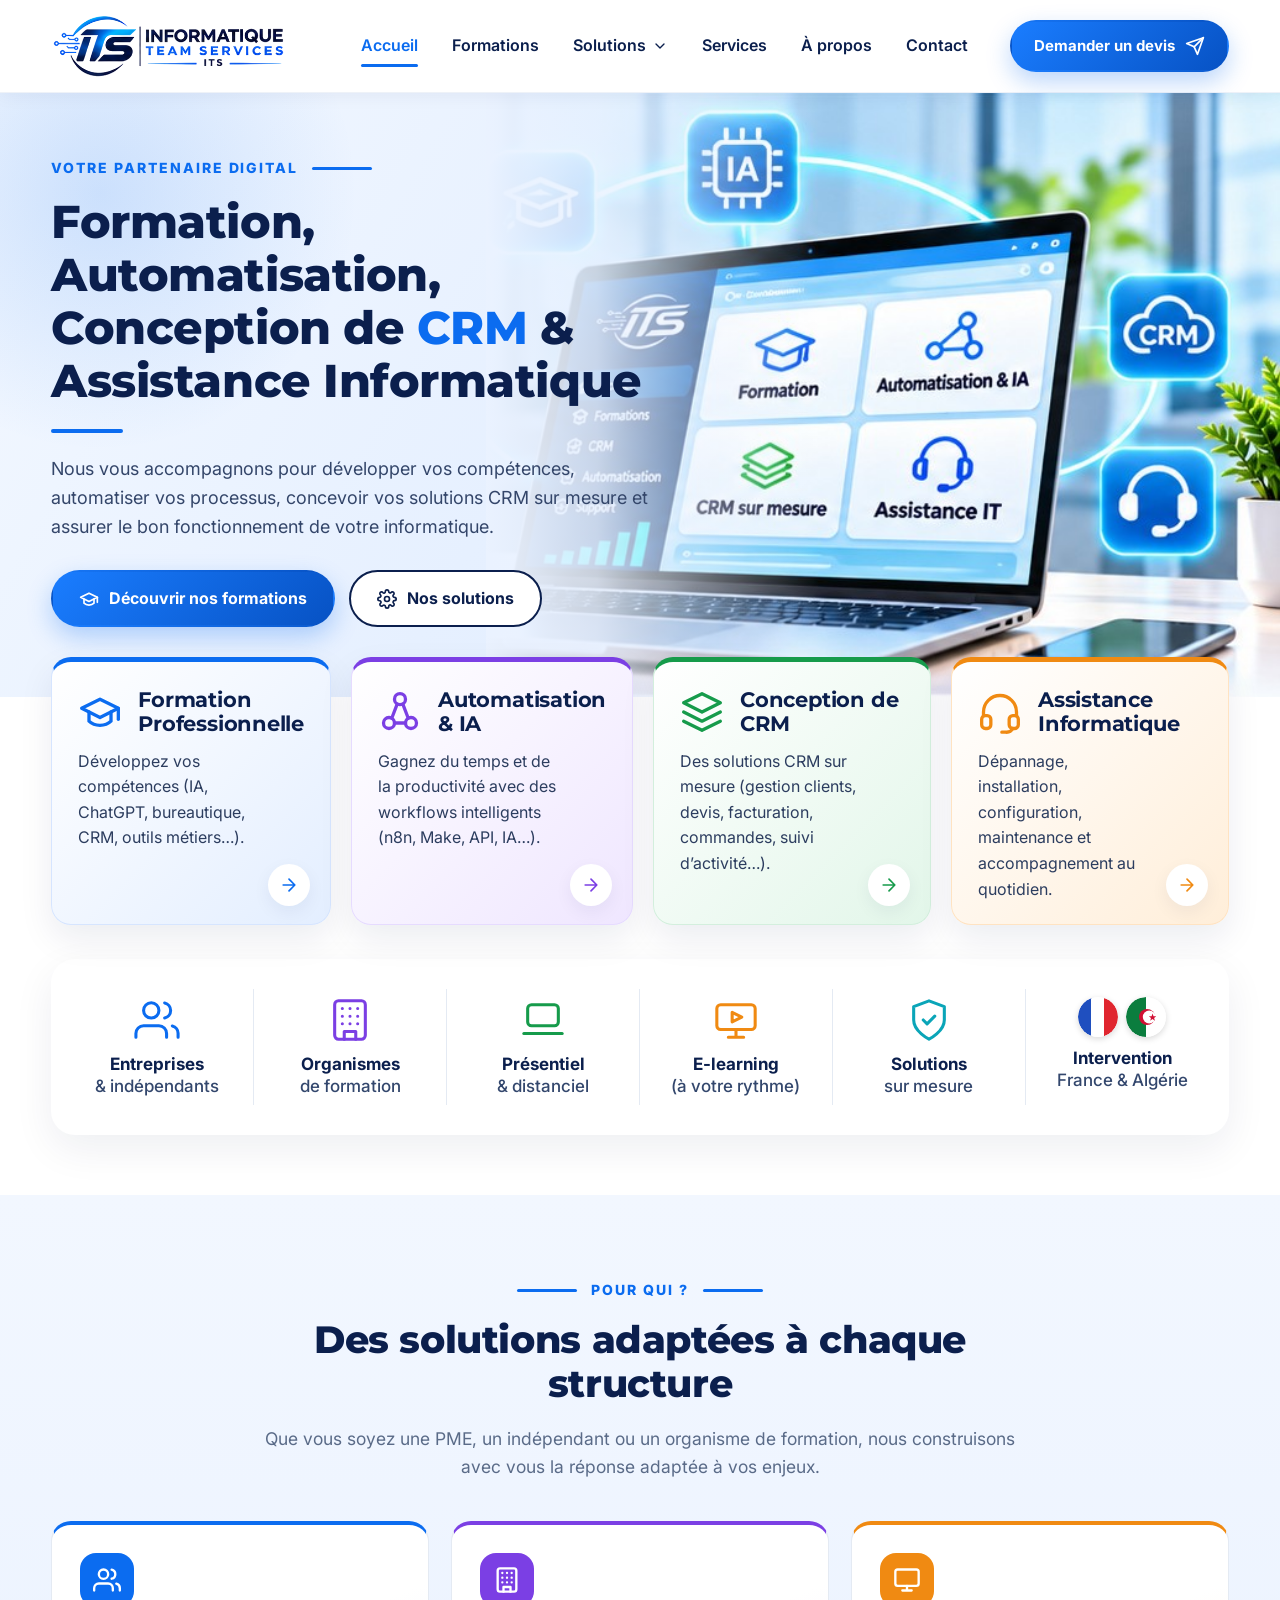
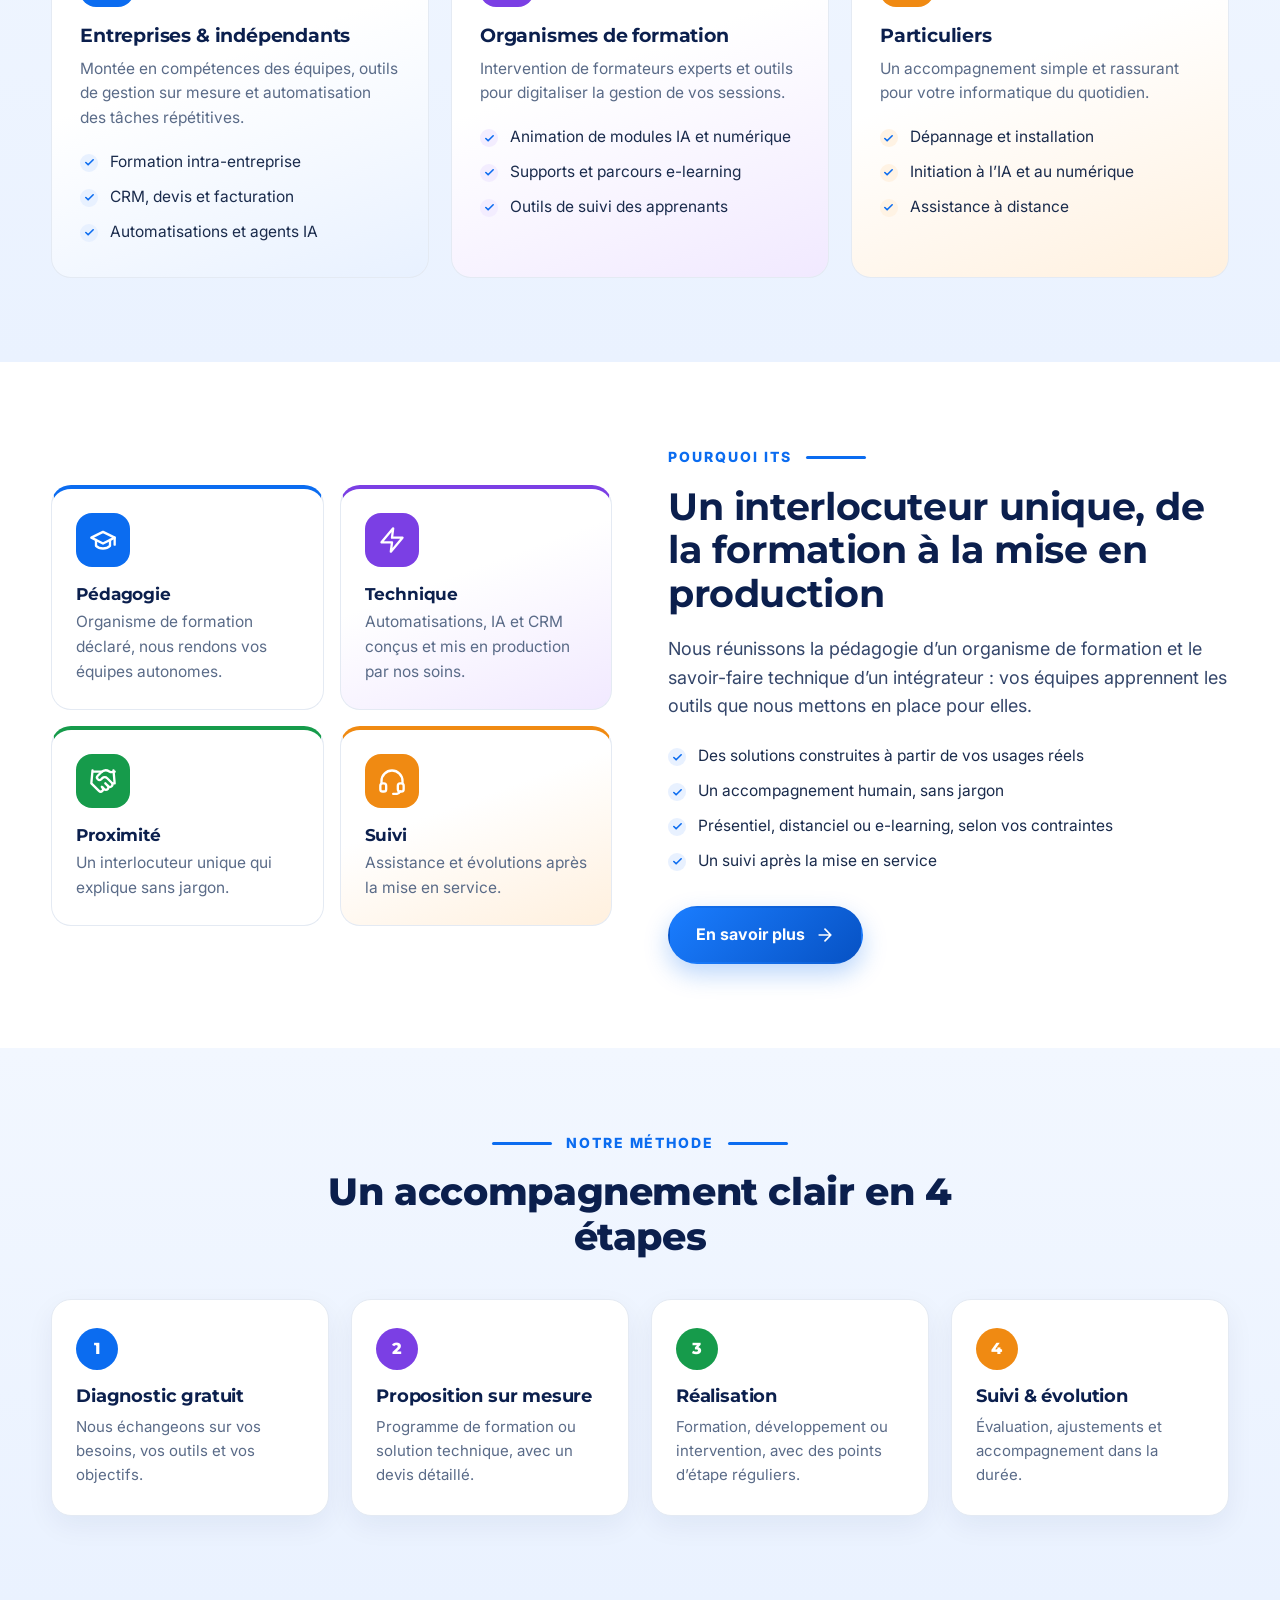
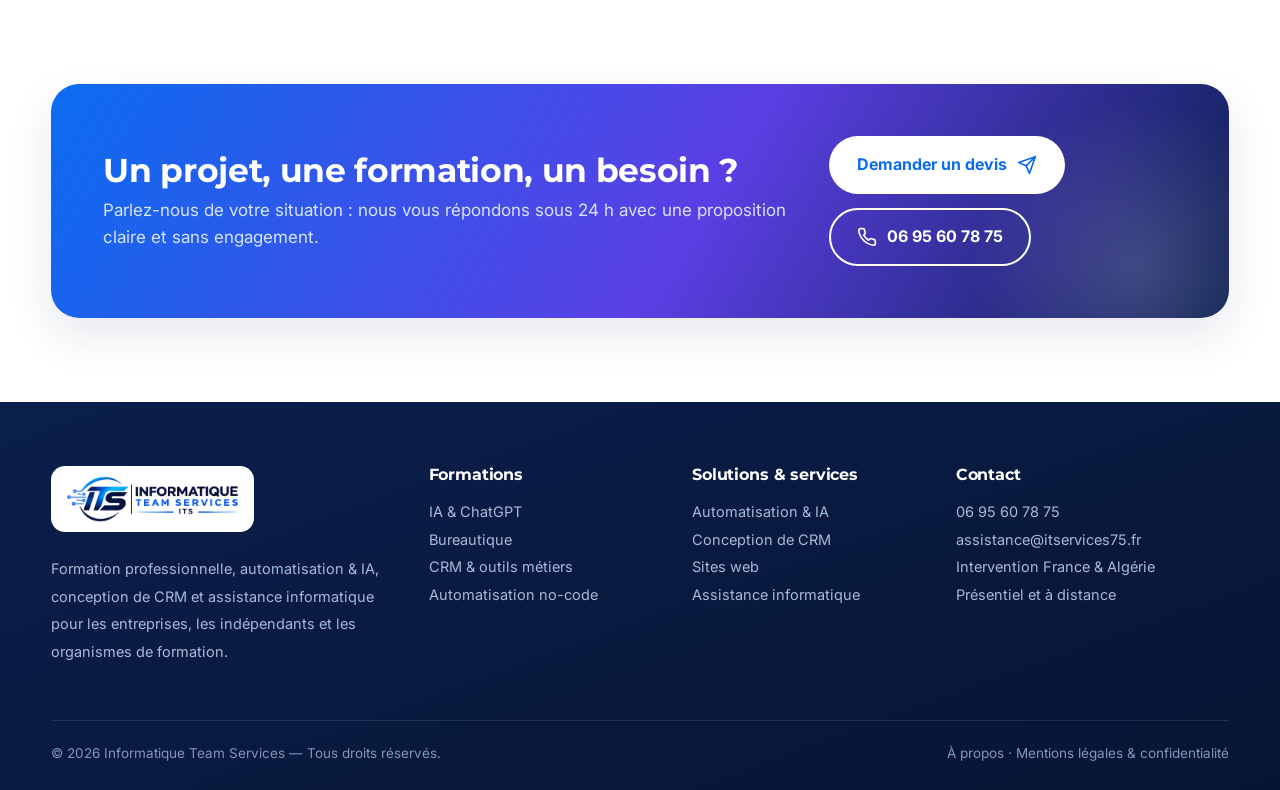
==== commit f8e5a15b: "Version plus colorée et fidèle à la maquette (héros pleine largeur, cartes colorées, bandeaux) Co-Au" ====
--- a/site/index.html
+++ b/site/index.html
@@ -32,15 +32,18 @@
  <div class="drawer" id="drawer"><a href="index.html">Accueil</a><a href="formations.html">Formations</a><a href="solutions.html">Solutions</a><a class="sub" href="solutions.html#automatisation">Automatisation & IA</a><a class="sub" href="solutions.html#crm">Conception de CRM</a><a class="sub" href="solutions.html#web">Sites web & outils</a><a href="services.html">Services</a><a href="a-propos.html">À propos</a><a href="contact.html">Contact</a><a class="btn btn-blue" href="contact.html">Demander un devis <svg class="ic" aria-hidden="true"><use href="#i-send"/></svg></a></div>
 </header>
 <main id="main">
-<section class="hero"><div class="container hero-grid">
- <div>
+<section class="hero hero-xl">
+ <div class="hero-bg" aria-hidden="true"><img src="hero-its-wide.jpg" alt="" width="902" height="489" fetchpriority="high"></div>
+ <div class="container hero-grid">
+ <div class="hero-txt">
   <div class="eyebrow">Votre partenaire digital</div>
   <h1>Formation, Automatisation, Conception de <span class="blue">CRM</span> &amp; Assistance Informatique</h1>
   <p class="lead">Nous vous accompagnons pour développer vos compétences, automatiser vos processus, concevoir vos solutions CRM sur mesure et assurer le bon fonctionnement de votre informatique.</p>
   <div class="actions"><a class="btn btn-blue" href="formations.html"><svg class="ic" aria-hidden="true"><use href="#i-cap"/></svg>Découvrir nos formations</a><a class="btn btn-line" href="solutions.html"><svg class="ic" aria-hidden="true"><use href="#i-gear"/></svg>Nos solutions</a></div>
  </div>
- <div class="hero-img"><img src="hero-its.jpg" alt="Ordinateur portable affichant la plateforme ITS : formation, automatisation & IA, CRM sur mesure et assistance IT" width="882" height="490" fetchpriority="high"></div>
-</div></section>
+ </div>
+ <div class="hero-mobile-img"><img src="hero-its.jpg" alt="Ordinateur portable affichant la plateforme ITS : formation, automatisation & IA, CRM sur mesure et assistance IT" width="882" height="490" loading="lazy"></div>
+</section>
 
 <section aria-label="Nos domaines"><div class="container services4"><a class="svc c-blue" href="formations.html"><div class="top"><svg class="ic" aria-hidden="true"><use href="#i-cap"/></svg><h3>Formation Professionnelle</h3></div><p>Développez vos compétences (IA, ChatGPT, bureautique, CRM, outils métiers…).</p><span class="go"><svg class="ic" aria-hidden="true"><use href="#i-arrow"/></svg></span></a><a class="svc c-violet" href="solutions.html#automatisation"><div class="top"><svg class="ic" aria-hidden="true"><use href="#i-nodes"/></svg><h3>Automatisation & IA</h3></div><p>Gagnez du temps et de la productivité avec des workflows intelligents (n8n, Make, API, IA…).</p><span class="go"><svg class="ic" aria-hidden="true"><use href="#i-arrow"/></svg></span></a><a class="svc c-green" href="solutions.html#crm"><div class="top"><svg class="ic" aria-hidden="true"><use href="#i-layers"/></svg><h3>Conception de CRM</h3></div><p>Des solutions CRM sur mesure (gestion clients, devis, facturation, commandes, suivi d’activité…).</p><span class="go"><svg class="ic" aria-hidden="true"><use href="#i-arrow"/></svg></span></a><a class="svc c-orange" href="services.html"><div class="top"><svg class="ic" aria-hidden="true"><use href="#i-headset"/></svg><h3>Assistance Informatique</h3></div><p>Dépannage, installation, configuration, maintenance et accompagnement au quotidien.</p><span class="go"><svg class="ic" aria-hidden="true"><use href="#i-arrow"/></svg></span></a></div></section>
 <section aria-label="Nos atouts"><div class="container perks"><div class="perk"><svg class="ic" aria-hidden="true"><use href="#i-users"/></svg>Entreprises<span>& indépendants</span></div><div class="perk"><svg class="ic" aria-hidden="true"><use href="#i-building"/></svg>Organismes<span>de formation</span></div><div class="perk"><svg class="ic" aria-hidden="true"><use href="#i-laptop"/></svg>Présentiel<span>& distanciel</span></div><div class="perk"><svg class="ic" aria-hidden="true"><use href="#i-play"/></svg>E-learning<span>(à votre rythme)</span></div><div class="perk"><svg class="ic" aria-hidden="true"><use href="#i-shield"/></svg>Solutions<span>sur mesure</span></div><div class="perk"><div class="flags"><svg viewBox="0 0 40 40" aria-label="France"><clipPath id="cf"><circle cx="20" cy="20" r="20"/></clipPath><g clip-path="url(#cf)"><rect width="14" height="40" fill="#1f4fbf"/><rect x="13" width="14" height="40" fill="#fff"/><rect x="26" width="14" height="40" fill="#e0262f"/></g></svg><svg viewBox="0 0 40 40" aria-label="Algérie"><clipPath id="cd"><circle cx="20" cy="20" r="20"/></clipPath><g clip-path="url(#cd)"><rect width="20" height="40" fill="#0b7d3e"/><rect x="20" width="20" height="40" fill="#fff"/><circle cx="21" cy="20" r="8" fill="#d21034"/><circle cx="23.2" cy="20" r="6.4" fill="#fff"/><path d="m26.5 16.6 1 2.6 2.8.1-2.2 1.7.8 2.7-2.4-1.6-2.3 1.6.8-2.7-2.2-1.7 2.8-.1z" fill="#d21034"/></g></svg></div>Intervention<span>France & Algérie</span></div></div></section>
@@ -48,18 +51,18 @@
 <section class="section alt"><div class="container">
  <div class="head center"><div class="eyebrow">Pour qui ?</div><h2>Des solutions adaptées à chaque structure</h2><p>Que vous soyez une PME, un indépendant ou un organisme de formation, nous construisons avec vous la réponse adaptée à vos enjeux.</p></div>
  <div class="grid3">
-  <div class="card"><div class="badge"><svg class="ic" aria-hidden="true"><use href="#i-users"/></svg></div><h3>Entreprises & indépendants</h3><p>Montée en compétences des équipes, outils de gestion sur mesure et automatisation des tâches répétitives.</p><ul class="checks"><li>Formation intra-entreprise</li><li>CRM, devis et facturation</li><li>Automatisations et agents IA</li></ul></div>
-  <div class="card"><div class="badge"><svg class="ic" aria-hidden="true"><use href="#i-building"/></svg></div><h3>Organismes de formation</h3><p>Intervention de formateurs experts et outils pour digitaliser la gestion de vos sessions.</p><ul class="checks"><li>Animation de modules IA et numérique</li><li>Supports et parcours e-learning</li><li>Outils de suivi des apprenants</li></ul></div>
-  <div class="card"><div class="badge"><svg class="ic" aria-hidden="true"><use href="#i-monitor"/></svg></div><h3>Particuliers</h3><p>Un accompagnement simple et rassurant pour votre informatique du quotidien.</p><ul class="checks"><li>Dépannage et installation</li><li>Initiation à l’IA et au numérique</li><li>Assistance à distance</li></ul></div>
+  <div class="card t-blue"><div class="badge"><svg class="ic" aria-hidden="true"><use href="#i-users"/></svg></div><h3>Entreprises & indépendants</h3><p>Montée en compétences des équipes, outils de gestion sur mesure et automatisation des tâches répétitives.</p><ul class="checks"><li>Formation intra-entreprise</li><li>CRM, devis et facturation</li><li>Automatisations et agents IA</li></ul></div>
+  <div class="card t-violet"><div class="badge"><svg class="ic" aria-hidden="true"><use href="#i-building"/></svg></div><h3>Organismes de formation</h3><p>Intervention de formateurs experts et outils pour digitaliser la gestion de vos sessions.</p><ul class="checks"><li>Animation de modules IA et numérique</li><li>Supports et parcours e-learning</li><li>Outils de suivi des apprenants</li></ul></div>
+  <div class="card t-orange"><div class="badge"><svg class="ic" aria-hidden="true"><use href="#i-monitor"/></svg></div><h3>Particuliers</h3><p>Un accompagnement simple et rassurant pour votre informatique du quotidien.</p><ul class="checks"><li>Dépannage et installation</li><li>Initiation à l’IA et au numérique</li><li>Assistance à distance</li></ul></div>
  </div>
 </div></section>
 
 <section class="section"><div class="container split">
  <div class="why">
   <div class="card"><div class="badge"><svg class="ic" aria-hidden="true"><use href="#i-cap"/></svg></div><h3>Pédagogie</h3><p>Organisme de formation déclaré, nous rendons vos équipes autonomes.</p></div>
-  <div class="card"><div class="badge" style="background:var(--violet-l);color:var(--violet)"><svg class="ic" aria-hidden="true"><use href="#i-zap"/></svg></div><h3>Technique</h3><p>Automatisations, IA et CRM conçus et mis en production par nos soins.</p></div>
+  <div class="card t-violet"><div class="badge"><svg class="ic" aria-hidden="true"><use href="#i-zap"/></svg></div><h3>Technique</h3><p>Automatisations, IA et CRM conçus et mis en production par nos soins.</p></div>
   <div class="card"><div class="badge" style="background:var(--green-l);color:var(--green)"><svg class="ic" aria-hidden="true"><use href="#i-handshake"/></svg></div><h3>Proximité</h3><p>Un interlocuteur unique qui explique sans jargon.</p></div>
-  <div class="card"><div class="badge" style="background:var(--orange-l);color:var(--orange)"><svg class="ic" aria-hidden="true"><use href="#i-headset"/></svg></div><h3>Suivi</h3><p>Assistance et évolutions après la mise en service.</p></div>
+  <div class="card t-orange"><div class="badge"><svg class="ic" aria-hidden="true"><use href="#i-headset"/></svg></div><h3>Suivi</h3><p>Assistance et évolutions après la mise en service.</p></div>
  </div>
  <div>
   <div class="eyebrow">Pourquoi ITS</div>
--- a/site/assets/style.css
+++ b/site/assets/style.css
@@ -241,3 +241,53 @@
 .why .card{padding:24px}
 .why .card h3{font-size:17px;margin-bottom:6px}
 @media(max-width:680px){.why{grid-template-columns:1fr}}
+
+/* ===== Version colorée ===== */
+body{background:#fff}
+.btn-blue{background:linear-gradient(135deg,#1a7dff,#0752c4)}
+.btn-blue:hover{background:linear-gradient(135deg,#0b6cf0,#063f99)}
+header.site{box-shadow:0 2px 18px rgba(11,31,77,.06)}
+.hero-xl{background:linear-gradient(120deg,#f3f8ff 0%,#e6f0ff 45%,#dbe9ff 100%);min-height:600px;display:flex;align-items:center}
+.hero-xl .hero-grid{grid-template-columns:1fr;padding:64px 0 70px;position:relative;z-index:2}
+.hero-xl .hero-txt{max-width:640px}
+.hero-xl h1{font-size:clamp(34px,3.6vw,54px)}
+.hero-bg{position:absolute;top:0;right:0;bottom:0;width:62%;z-index:1}
+.hero-bg img{width:100%;height:100%;object-fit:cover;object-position:left center}
+.hero-bg:after{content:"";position:absolute;inset:0;background:linear-gradient(90deg,#eaf2ff 0%,rgba(234,242,255,.85) 14%,rgba(234,242,255,0) 42%)}
+.hero-xl:before{content:"";position:absolute;left:-160px;top:-160px;width:520px;height:520px;border-radius:50%;background:radial-gradient(circle,rgba(11,108,240,.16),transparent 70%);z-index:0}
+.hero-mobile-img{display:none}
+.services4{margin-top:-50px;position:relative;z-index:3}
+.svc{box-shadow:0 14px 34px rgba(11,31,77,.08);background-color:#fff}
+.c-blue{background:linear-gradient(135deg,#ffffff 0%,#e3eeff 100%);border-top:5px solid var(--blue)}
+.c-violet{background:linear-gradient(135deg,#ffffff 0%,#efe6ff 100%);border-top:5px solid var(--violet)}
+.c-green{background:linear-gradient(135deg,#ffffff 0%,#e2f6e9 100%);border-top:5px solid var(--green)}
+.c-orange{background:linear-gradient(135deg,#ffffff 0%,#ffeed9 100%);border-top:5px solid var(--orange)}
+.c-blue .go{color:var(--blue)}.c-violet .go{color:var(--violet)}.c-green .go{color:var(--green)}.c-orange .go{color:var(--orange)}
+.perks{background:#fff;border-radius:24px;box-shadow:0 14px 40px rgba(11,31,77,.07);padding:30px 10px;margin-bottom:60px}
+.perk:nth-child(2) .ic{color:var(--violet)}.perk:nth-child(3) .ic{color:var(--green)}.perk:nth-child(4) .ic{color:var(--orange)}.perk:nth-child(5) .ic{color:#0aa5b8}
+.section.alt{background:linear-gradient(180deg,#f2f7ff 0%,#eaf2ff 100%)}
+.card.t-blue{background:linear-gradient(160deg,#fff 40%,#e8f1ff);border-top:4px solid var(--blue)}.t-blue .badge{background:var(--blue);color:#fff}
+.card.t-violet{background:linear-gradient(160deg,#fff 40%,#f1e9ff);border-top:4px solid var(--violet)}.t-violet .badge{background:var(--violet)!important;color:#fff!important}
+.card.t-green{background:linear-gradient(160deg,#fff 40%,#e6f7ec);border-top:4px solid var(--green)}.t-green .badge{background:var(--green);color:#fff}
+.card.t-orange{background:linear-gradient(160deg,#fff 40%,#fff0de);border-top:4px solid var(--orange)}.t-orange .badge{background:var(--orange)!important;color:#fff!important}
+.t-violet .checks li:before{background-color:var(--violet-l)}.t-orange .checks li:before{background-color:var(--orange-l)}
+.why .card:nth-child(1){border-top:4px solid var(--blue)}.why .card:nth-child(2){border-top:4px solid var(--violet)}.why .card:nth-child(3){border-top:4px solid var(--green)}.why .card:nth-child(4){border-top:4px solid var(--orange)}
+.step:nth-child(1):before{background:var(--blue)}.step:nth-child(2):before{background:var(--violet)}.step:nth-child(3):before{background:var(--green)}.step:nth-child(4):before{background:var(--orange)}
+.step{box-shadow:0 10px 28px rgba(11,31,77,.06)}
+.page-hero{background:linear-gradient(90deg,rgba(7,27,82,.96) 0%,rgba(11,90,220,.88) 50%,rgba(11,108,240,.35) 100%),url(../hero-its-wide.jpg) right center/cover no-repeat;padding:86px 0 78px}
+.course{border-top:4px solid var(--blue)}
+.course:nth-child(2){border-top-color:var(--green)}.course:nth-child(3){border-top-color:var(--violet)}.course:nth-child(4){border-top-color:var(--orange)}.course:nth-child(6){border-top-color:var(--green)}
+.course .badge.c-blue{background:var(--blue);border:0}.course .badge.c-green{background:var(--green);border:0}.course .badge.c-violet{background:var(--violet);border:0}.course .badge.c-orange{background:var(--orange);border:0}
+.course .badge .ic{color:#fff!important}
+.cta{background:linear-gradient(120deg,#0b6cf0 0%,#5b3fe4 55%,#0b1f4d 100%)}
+footer.site{background:linear-gradient(160deg,#0b1f4d 0%,#071533 100%)}
+.info{background:linear-gradient(160deg,#0b1f4d,#0b4fb3)}
+@media(max-width:1180px){
+ .hero-xl{min-height:0;display:block}
+ .hero-bg{display:none}
+ .hero-mobile-img{display:block;width:92%;margin:0 auto 70px;position:relative;z-index:2}
+ .hero-mobile-img img{border-radius:24px;box-shadow:var(--shadow)}
+ .services4{margin-top:0}
+}
+.hero-bg img{object-position:right center}
+.why .card:nth-child(1) .badge{background:var(--blue)!important;color:#fff!important}.why .card:nth-child(3) .badge{background:var(--green)!important;color:#fff!important}.why .card:nth-child(2) .badge,.why .card:nth-child(4) .badge{color:#fff!important}.why .card:nth-child(2) .badge{background:var(--violet)!important}.why .card:nth-child(4) .badge{background:var(--orange)!important}
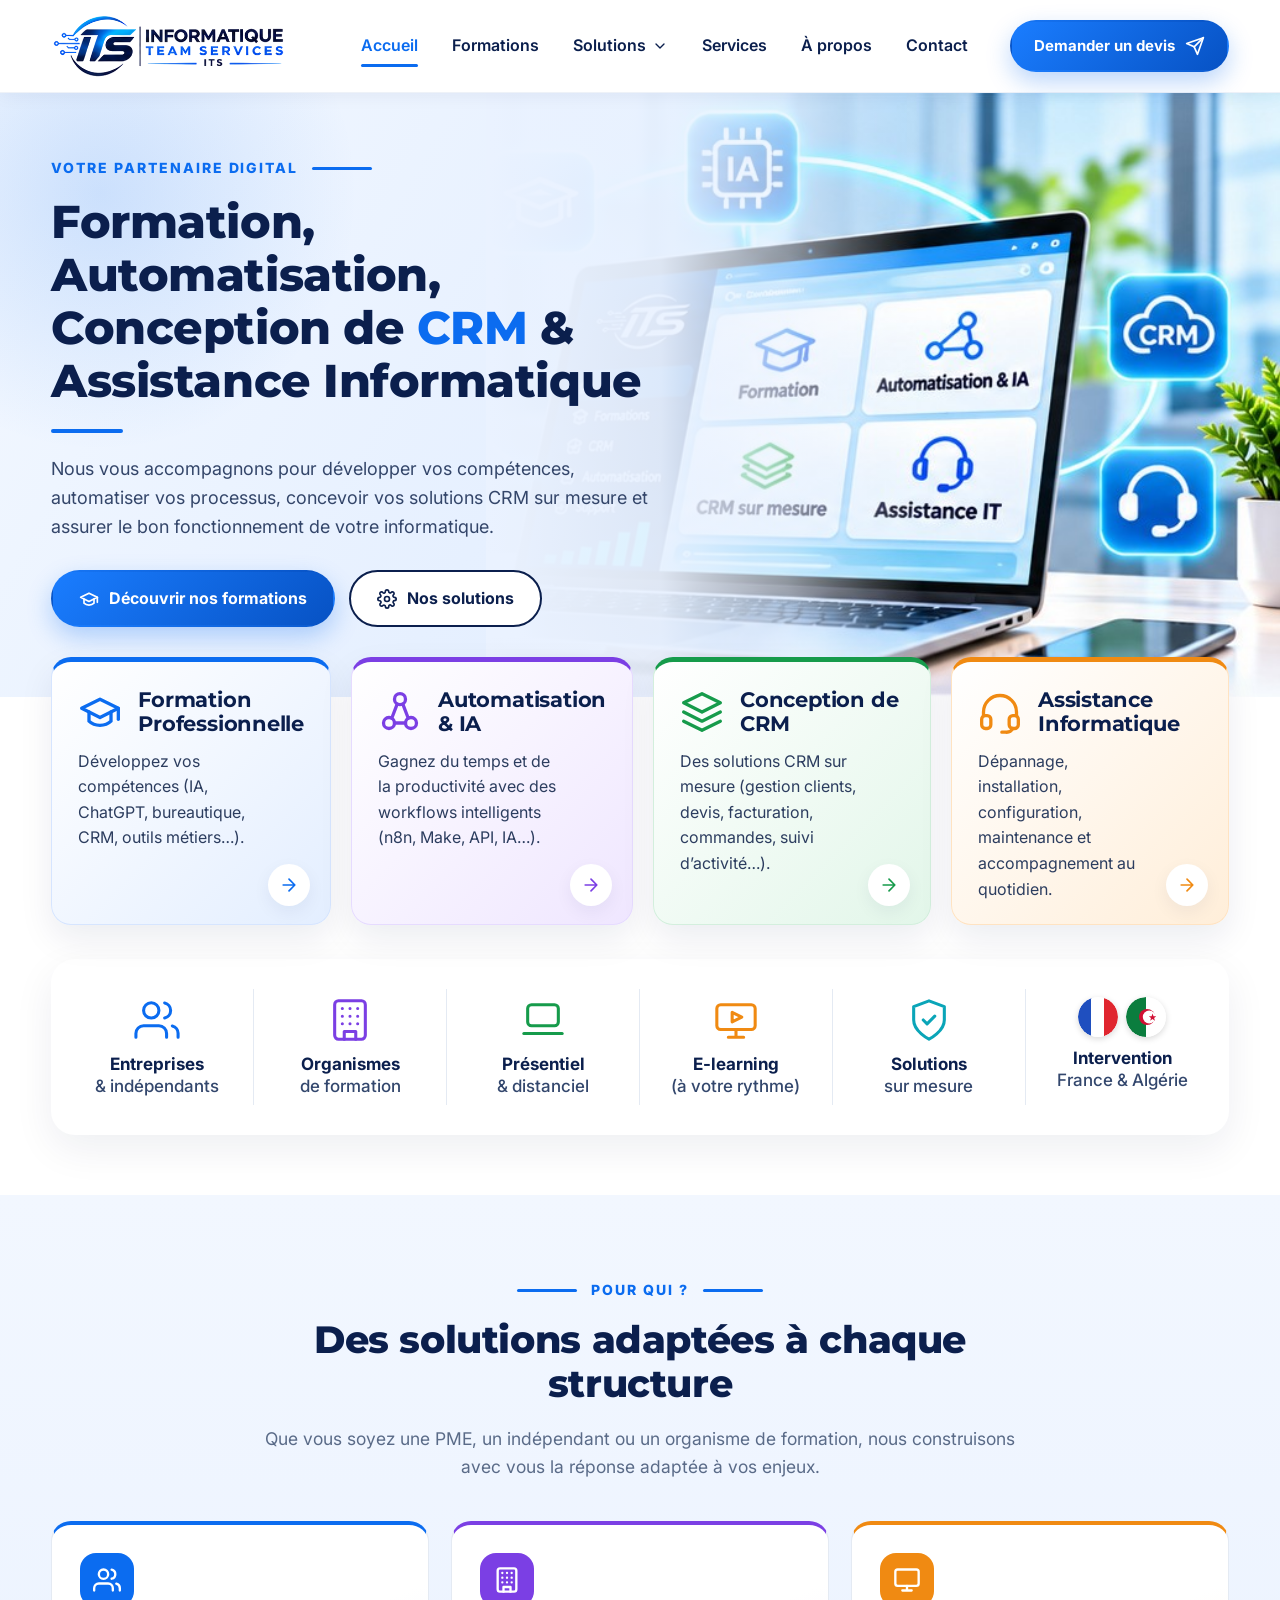
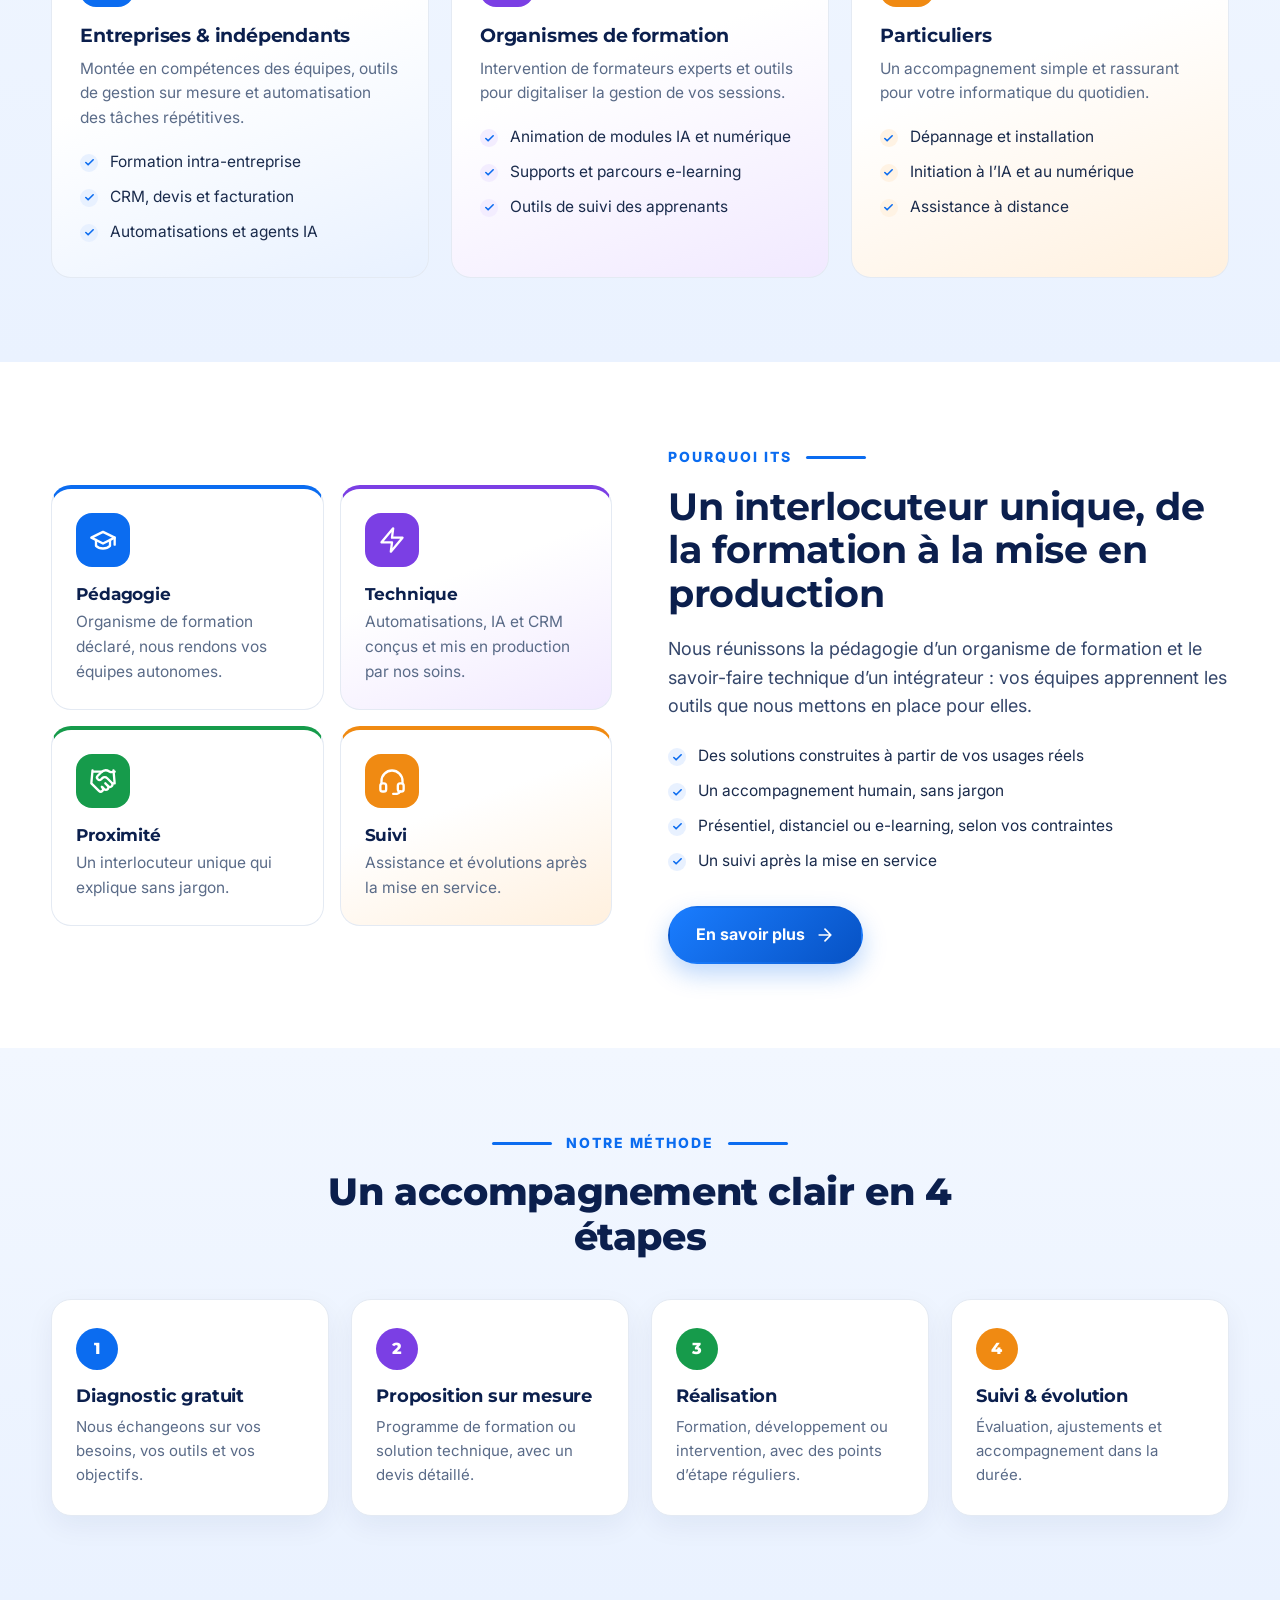
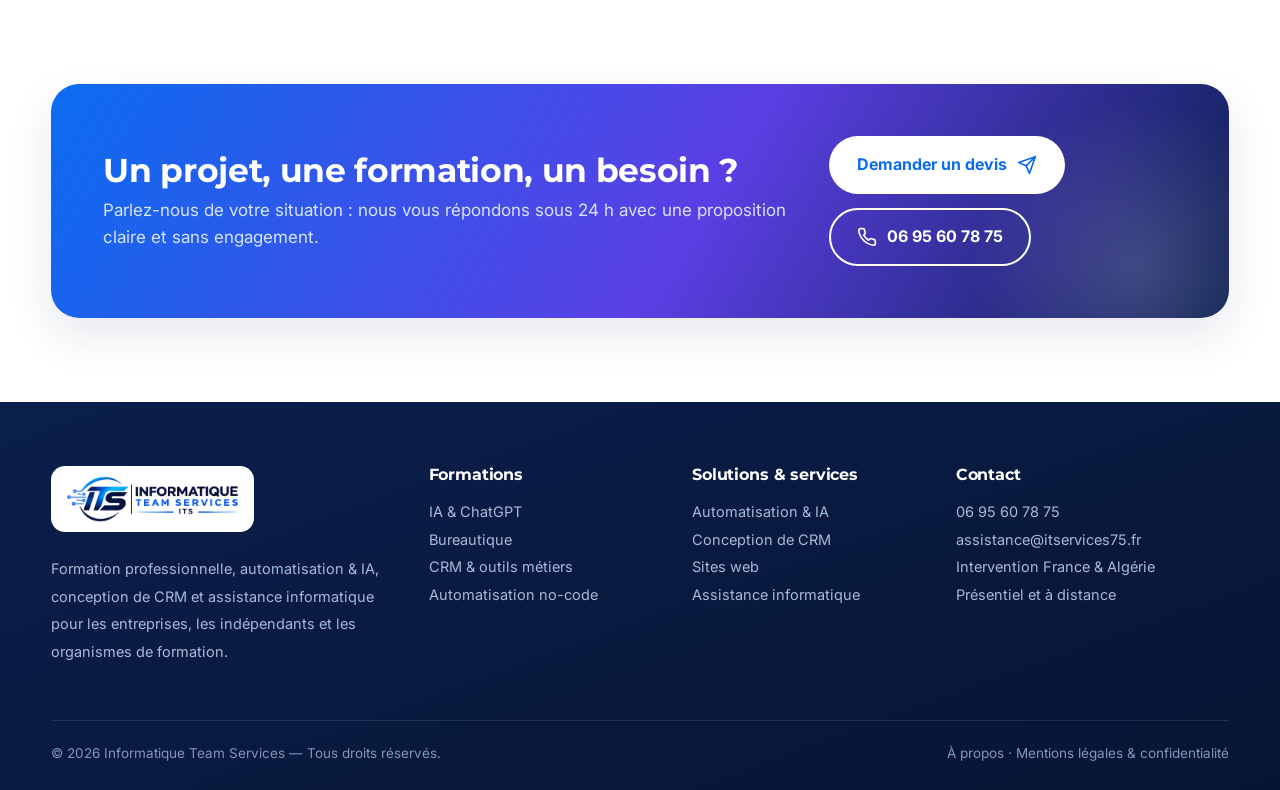
==== commit c05638de: "Héros : fondu renforcé derrière le texte Co-Authored-By: Claude Opus 5.5 <noreply@anthropic.com> Cla" ====
--- a/site/index.html
+++ b/site/index.html
@@ -16,7 +16,7 @@
 <meta property="og:image" content="__SITE_URL__/hero-its.jpg"><meta name="twitter:card" content="summary_large_image">
 <link rel="preconnect" href="https://fonts.googleapis.com"><link rel="preconnect" href="https://fonts.gstatic.com" crossorigin>
 <link href="https://fonts.googleapis.com/css2?family=Inter:wght@400;500;600;700&family=Montserrat:wght@700;800&display=swap" rel="stylesheet">
-<link rel="stylesheet" href="assets/style.css">
+<link rel="stylesheet" href="assets/style.css?v=4">
 <script type="application/ld+json">{"@context":"https://schema.org","@type":"ProfessionalService","name":"Informatique Team Services","alternateName":"ITS","url":"__SITE_URL__/","logo":"__SITE_URL__/logo-its.png","image":"__SITE_URL__/hero-its.jpg","telephone":"+33695607875","email":"assistance@itservices75.fr","areaServed":[{"@type":"Country","name":"France"},{"@type":"Country","name":"Algérie"}],"description":"Formation professionnelle, automatisation et IA, conception de CRM et assistance informatique.","knowsAbout":["Formation IA","ChatGPT","Bureautique","CRM","Automatisation n8n","Make","Assistance informatique"]}</script>
 </head>
 <body>
@@ -104,6 +104,6 @@
  </div>
 </footer>
 <div class="mbar"><a class="btn btn-line" href="tel:+33695607875"><svg class="ic" aria-hidden="true"><use href="#i-phone"/></svg>Appeler</a><a class="btn btn-blue" href="contact.html">Demander un devis</a></div>
-<script src="assets/main.js" defer></script>
+<script src="assets/main.js?v=4" defer></script>
 </body>
 </html>
--- a/site/assets/style.css
+++ b/site/assets/style.css
@@ -291,3 +291,5 @@
 }
 .hero-bg img{object-position:right center}
 .why .card:nth-child(1) .badge{background:var(--blue)!important;color:#fff!important}.why .card:nth-child(3) .badge{background:var(--green)!important;color:#fff!important}.why .card:nth-child(2) .badge,.why .card:nth-child(4) .badge{color:#fff!important}.why .card:nth-child(2) .badge{background:var(--violet)!important}.why .card:nth-child(4) .badge{background:var(--orange)!important}
+.hero-bg:after{background:linear-gradient(90deg,#eaf2ff 0%,rgba(234,242,255,.94) 22%,rgba(234,242,255,.6) 38%,rgba(234,242,255,0) 55%)}
+.hero-xl .hero-txt{max-width:600px}
